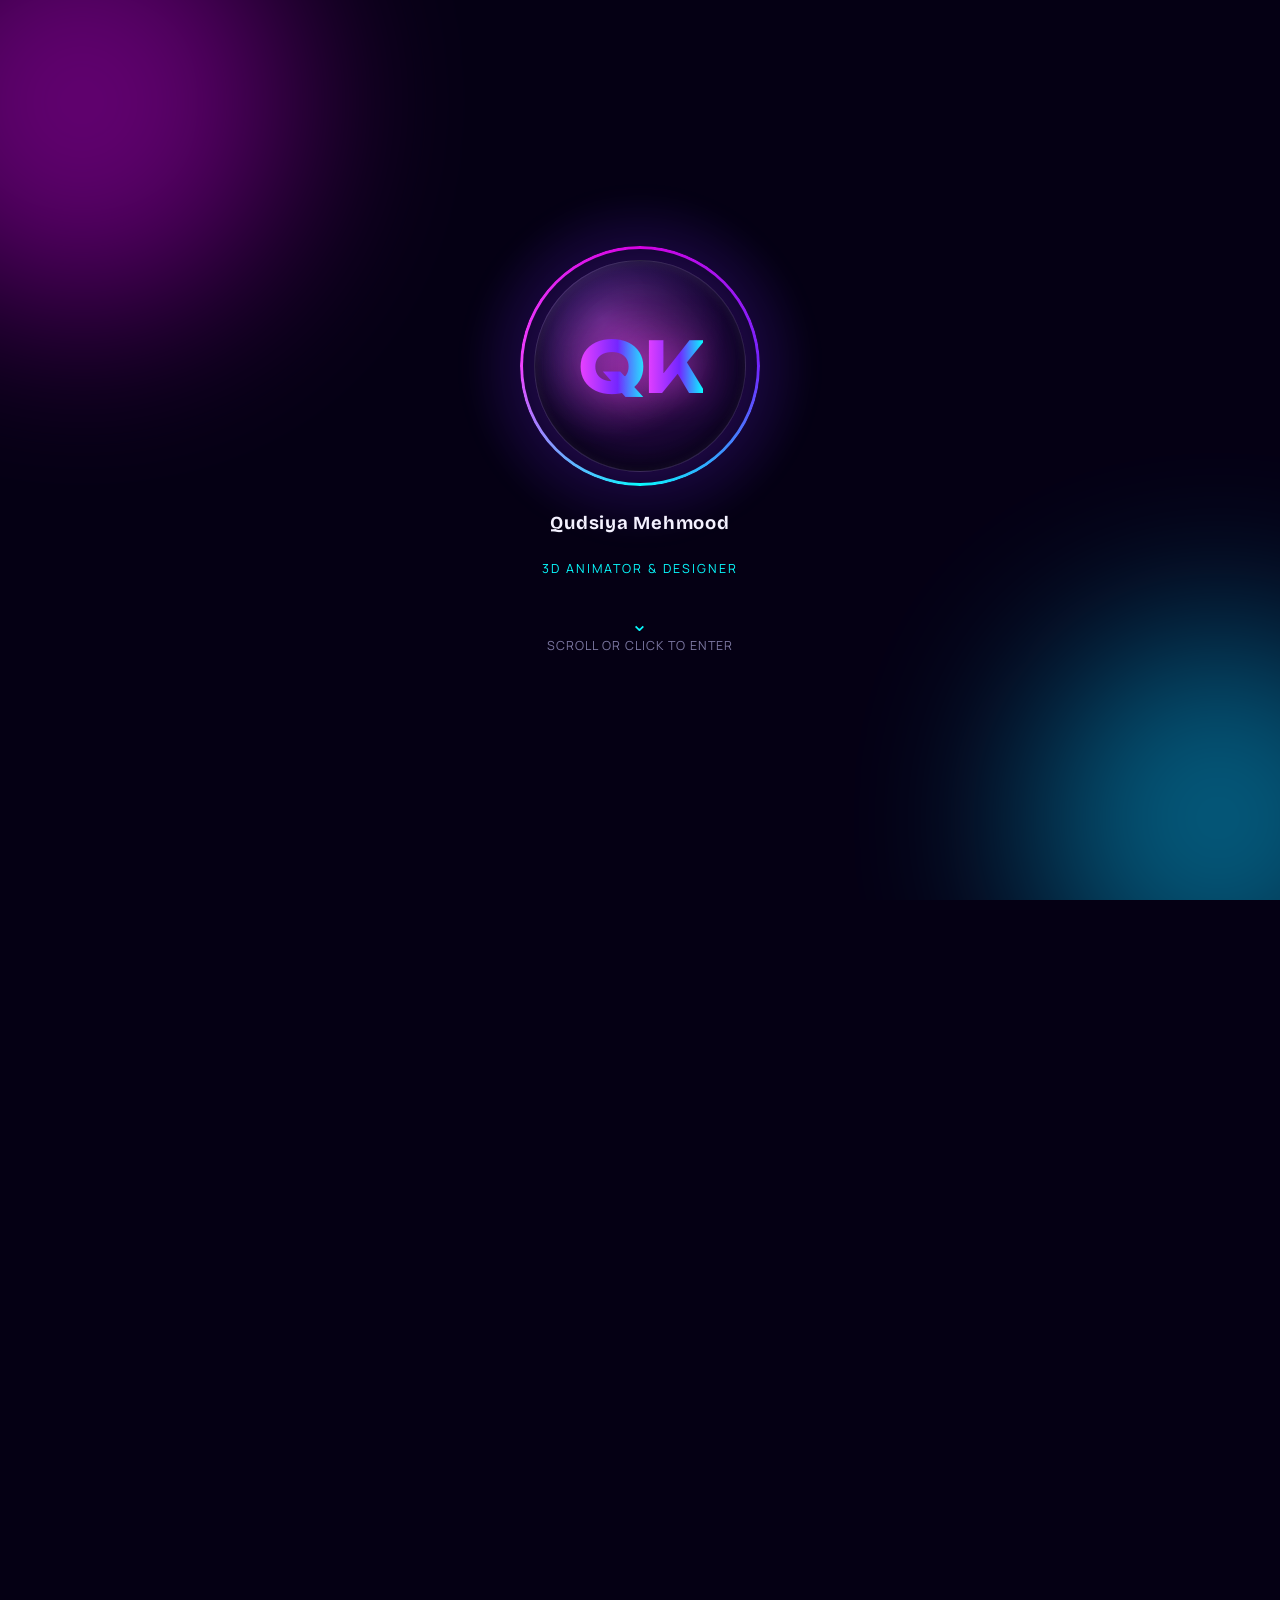
==== index.html @ e8c9facf "Remove phone number from Contact section Keep only email as a public contact point for privacy." ====
<!DOCTYPE html>
<html lang="en">
<head>
<meta charset="UTF-8">
<meta name="viewport" content="width=device-width, initial-scale=1.0">
<title>Qudsiya Mehmood — 3D Animator &amp; Designer</title>
<meta name="description" content="Portfolio of Qudsiya Mehmood — 3D Animator &amp; Designer, MSc User Experience candidate at Birmingham City University.">
<link rel="icon" href="assets/img/favicon.svg" type="image/svg+xml">
<link rel="stylesheet" href="assets/fonts/fonts.css">
<link rel="stylesheet" href="assets/css/style.css">
</head>
<body>

<div class="splash" id="splashScreen" role="button" tabindex="0" aria-label="Enter site">
  <div class="splash-bg" aria-hidden="true">
    <span class="splash-blob splash-blob-a"></span>
    <span class="splash-blob splash-blob-b"></span>
  </div>

  <div class="splash-content" id="splashContent">
    <div class="splash-logo" id="splashLogo">
      <span class="splash-logo-glow"></span>
      <span class="splash-logo-ring"></span>
      <span class="splash-logo-badge">
        <span class="splash-letters">
          <span class="sl sl-q">Q</span><span class="sl sl-k">K</span>
        </span>
      </span>
    </div>
    <div class="splash-name">Qudsiya Mehmood</div>
    <div class="splash-role">3D Animator &amp; Designer</div>
    <div class="splash-hint" id="splashHint">
      <span class="hint-chevron">⌄</span>
      <span>Scroll or click to enter</span>
    </div>
  </div>
</div>

<div class="site-starfield" id="siteStarfield" aria-hidden="true"></div>
<div class="cursor-glow" id="cursorGlow"></div>
<div class="cursor-dot" id="cursorDot"></div>
<div class="progress-bar" id="progressBar"></div>

<!-- ===== NAV ===== -->
<header class="site-header" id="siteHeader">
  <div class="container nav-inner">
    <a href="#home" class="logo-mark" aria-label="Qudsiya Mehmood — home">
      <span class="logo-mark-ring"></span>
      <span class="logo-mark-letters">QK</span>
    </a>

    <nav class="pill-nav" id="mainNav">
      <a href="#home" class="nav-link active">Home</a>
      <a href="#about" class="nav-link">About</a>
      <a href="#skills" class="nav-link">Skills</a>
      <a href="#experience" class="nav-link">Experience</a>
      <a href="#work" class="nav-link">Work</a>
      <a href="#contact" class="nav-link">Contact</a>
    </nav>

    <div class="nav-actions">
      <a href="#contact" class="btn btn-glow btn-small nav-cta">Let's Connect</a>
      <button class="nav-toggle" id="navToggle" aria-label="Toggle menu" aria-expanded="false">
        <span></span><span></span><span></span>
      </button>
    </div>
  </div>
</header>

<main>

  <!-- ===== HERO ===== -->
  <section class="hero" id="home">
    <div class="hero-bg" aria-hidden="true">
      <span class="blob blob-magenta"></span>
      <span class="blob blob-cyan"></span>
      <span class="blob blob-violet"></span>
      <div class="grid-floor"></div>
      <div class="starfield" id="starfield"></div>
    </div>

    <div class="container hero-inner-3col">
      <div class="hero-col hero-col-left" data-reveal>
        <h1 data-split-reveal>Welcome to<br>my <span class="grad-text">portfolio</span></h1>
        <p class="hero-lede">I'm Qudsiya — a <span class="role-cycle" id="roleCycle">3D Animator</span> turning ideas into motion, brand identities and digital experiences.</p>
        <div class="hero-actions">
          <a href="#work" class="btn btn-primary">View My Work</a>
          <a href="#contact" class="btn btn-outline">Get In Touch</a>
        </div>
      </div>

      <div class="hero-col hero-col-center" data-reveal>
        <div class="portrait-frame" id="portraitFrame">
          <img src="assets/img/qudsiya-portrait.png" alt="Qudsiya Mehmood" id="heroPortrait">
          <div class="portrait-fallback" aria-hidden="true">
            <span class="portrait-fallback-letters">QK</span>
          </div>
          <span class="portrait-glow"></span>
        </div>
      </div>

      <div class="hero-col hero-col-right" data-reveal>
        <h2>About me</h2>
        <p>3D animator and designer with experience across animation, illustration and brand identity work — currently studying an MSc in User Experience at Birmingham City University.</p>
        <a href="assets/files/Qudsiya_Mehmood_CV.docx" class="btn btn-primary" download>Download CV</a>
      </div>
    </div>

    <div class="hero-bottombar">
      <span class="hero-copyright">&copy; 2026 Qudsiya Mehmood. All rights reserved.</span>
      <div class="hero-social">
        <a href="https://www.linkedin.com/in/qudsiya-mehmood-b6a569286/" class="social-btn" aria-label="LinkedIn" target="_blank" rel="noopener">in</a>
        <a href="#" class="social-btn" aria-label="Instagram">◎</a>
        <a href="https://www.behance.net/qudsiyakhan" class="social-btn" aria-label="Behance" target="_blank" rel="noopener">Be</a>
      </div>
    </div>
  </section>

  <!-- ===== IDENTITY MARQUEE ===== -->
  <div class="marquee-band" aria-hidden="true">
    <div class="marquee-track">
      <span class="marquee-item">3D Animator</span><span class="marquee-star">✦</span>
      <span class="marquee-item marquee-outline">UX Designer</span><span class="marquee-star">✦</span>
      <span class="marquee-item">Brand Identity</span><span class="marquee-star">✦</span>
      <span class="marquee-item marquee-outline">Motion Artist</span><span class="marquee-star">✦</span>
      <span class="marquee-item">3D Animator</span><span class="marquee-star">✦</span>
      <span class="marquee-item marquee-outline">UX Designer</span><span class="marquee-star">✦</span>
      <span class="marquee-item">Brand Identity</span><span class="marquee-star">✦</span>
      <span class="marquee-item marquee-outline">Motion Artist</span><span class="marquee-star">✦</span>
    </div>
  </div>

  <!-- ===== ABOUT ===== -->
  <section class="section" id="about">
    <div class="ambient-shapes" aria-hidden="true">
      <span class="ambient-orb amb-a"></span>
      <span class="ambient-ring amb-b"></span>
    </div>
    <div class="container">
      <div class="section-head" data-reveal>
        <span class="kicker">Personal Profile</span>
        <h2 data-split-reveal>The story behind the <span class="grad-text">work.</span></h2>
      </div>

      <div class="about-grid">
        <div class="about-copy" data-reveal>
          <p>I'm a 3D animator and designer with hands-on experience across 3D animation, illustration and brand identity work. I'm currently studying for an <strong>MSc in User Experience</strong> at Birmingham City University, layering a research-driven UX mindset on top of a creative production background.</p>
          <p>Along the way I've picked up real-world experience in customer-facing and social-media roles — which sharpened my communication, adaptability, and instinct for what an audience actually responds to. I bring all of that into every project I touch, whether it's a character animation, a brand identity, or a digital product.</p>

          <div class="about-stat-row">
            <div class="about-stat">
              <span class="stat-num">2</span>
              <span class="stat-label">Design &amp; Animation<br>Degrees in progress</span>
            </div>
            <div class="about-stat">
              <span class="stat-num">3</span>
              <span class="stat-label">Roles across<br>design &amp; media</span>
            </div>
            <div class="about-stat">
              <span class="stat-num">UK</span>
              <span class="stat-label">Based in<br>Birmingham</span>
            </div>
          </div>
        </div>

        <div class="about-card tilt-card" data-reveal>
          <div class="about-card-glow"></div>
          <h3>Education</h3>
          <div class="mini-edu">
            <div class="mini-edu-dot"></div>
            <div>
              <h4>MSc User Experience</h4>
              <p>Birmingham City University</p>
              <span>2025 – 2026</span>
            </div>
          </div>
          <div class="mini-edu">
            <div class="mini-edu-dot"></div>
            <div>
              <h4>BA Computer Arts</h4>
              <p>Fauji Foundation University</p>
              <span>2020 – 2024</span>
            </div>
          </div>
          <hr>
          <h3>Certifications</h3>
          <div class="mini-edu">
            <div class="mini-edu-dot"></div>
            <div>
              <h4>English Language Certificate</h4>
              <p>NUML</p>
              <span>3 months</span>
            </div>
          </div>
        </div>
      </div>
    </div>
  </section>

  <!-- ===== SKILLS ===== -->
  <section class="section section-alt" id="skills">
    <div class="ambient-shapes" aria-hidden="true">
      <span class="ambient-cube-mini amb-c"><i></i><i></i><i></i><i></i><i></i><i></i></span>
      <span class="ambient-orb amb-d"></span>
    </div>
    <div class="container">
      <div class="section-head" data-reveal>
        <span class="kicker">Skills</span>
        <h2 data-split-reveal>Tools I create with, <span class="grad-text">strengths I lead with.</span></h2>
      </div>

      <div class="skills-grid">
        <div class="skill-card tilt-card" data-reveal>
          <div class="skill-icon" data-icon="blender">
            <svg viewBox="0 0 24 24" fill="currentColor"><path d="M12.51 13.214c.046-.8.438-1.506 1.03-2.006a3.424 3.424 0 0 1 2.212-.79c.85 0 1.631.3 2.211.79.592.5.983 1.206 1.028 2.005.045.823-.285 1.586-.865 2.153a3.389 3.389 0 0 1-2.374.938 3.393 3.393 0 0 1-2.376-.938c-.58-.567-.91-1.33-.865-2.152M7.35 14.831c.006.314.106.922.256 1.398a7.372 7.372 0 0 0 1.593 2.757 8.227 8.227 0 0 0 2.787 2.001 8.947 8.947 0 0 0 3.66.76 8.964 8.964 0 0 0 3.657-.772 8.285 8.285 0 0 0 2.785-2.01 7.428 7.428 0 0 0 1.592-2.762 6.964 6.964 0 0 0 .25-3.074 7.123 7.123 0 0 0-1.016-2.779 7.764 7.764 0 0 0-1.852-2.043h.002L13.566 2.55l-.02-.015c-.492-.378-1.319-.376-1.86.002-.547.382-.609 1.015-.123 1.415l-.001.001 3.126 2.543-9.53.01h-.013c-.788.001-1.545.518-1.695 1.172-.154.665.38 1.217 1.2 1.22V8.9l4.83-.01-8.62 6.617-.034.025c-.813.622-1.075 1.658-.563 2.313.52.667 1.625.668 2.447.004L7.414 14s-.069.52-.063.831zm12.09 1.741c-.97.988-2.326 1.548-3.795 1.55-1.47.004-2.827-.552-3.797-1.538a4.51 4.51 0 0 1-1.036-1.622 4.282 4.282 0 0 1 .282-3.519 4.702 4.702 0 0 1 1.153-1.371c.942-.768 2.141-1.183 3.396-1.185 1.256-.002 2.455.41 3.398 1.175.48.391.87.854 1.152 1.367a4.28 4.28 0 0 1 .522 1.706 4.236 4.236 0 0 1-.239 1.811 4.54 4.54 0 0 1-1.035 1.626"/></svg>
          </div>
          <h3>Blender</h3>
          <p>3D modelling, animation &amp; rendering</p>
        </div>
        <div class="skill-card tilt-card" data-reveal>
          <div class="skill-icon" data-icon="unity">
            <svg viewBox="0 0 24 24" fill="currentColor"><path d="m12.9288 4.2939 3.7997 2.1929c.1366.077.1415.2905 0 .3675l-4.515 2.6076a.4192.4192 0 0 1-.4246 0L7.274 6.8543c-.139-.0745-.1415-.293 0-.3675l3.7972-2.193V0L1.3758 5.5977V16.793l3.7177-2.1456v-4.3858c-.0025-.1565.1813-.2682.318-.1838l4.5148 2.6076a.4252.4252 0 0 1 .2136.3676v5.2127c.0025.1565-.1813.2682-.3179.1838l-3.7996-2.1929-3.7178 2.1457L12 24l9.6954-5.5977-3.7178-2.1457-3.7996 2.1929c-.1341.082-.3229-.0248-.3179-.1838V13.053c0-.1565.087-.2956.2136-.3676l4.5149-2.6076c.134-.082.3228.0224.3179.1838v4.3858l3.7177 2.1456V5.5977L12.9288 0Z"/></svg>
          </div>
          <h3>Unity</h3>
          <p>Real-time &amp; interactive 3D</p>
        </div>
        <div class="skill-card tilt-card" data-reveal>
          <div class="skill-icon" data-icon="ae">
            <svg viewBox="0 0 24 24" fill="currentColor"><path d="M8.54 10.73c-.1-.31-.19-.61-.29-.92s-.19-.6-.27-.89c-.08-.28-.15-.54-.22-.78h-.02c-.09.43-.2.86-.34 1.29-.15.48-.3.98-.46 1.48-.13.51-.29.98-.44 1.4h2.54c-.06-.21-.14-.46-.23-.72-.09-.27-.18-.56-.27-.86zm8.58-.29c-.55-.03-1.07.26-1.33.76-.12.23-.19.47-.22.72h2.109c.26 0 .45 0 .57-.01.08-.01.16-.03.23-.08v-.1c0-.13-.021-.25-.061-.37-.178-.56-.708-.94-1.298-.92zM19.75.3H4.25C1.9.3 0 2.2 0 4.55v14.9c0 2.35 1.9 4.25 4.25 4.25h15.5c2.35 0 4.25-1.9 4.25-4.25V4.55C24 2.2 22.1.3 19.75.3zm-7.04 16.511h-2.09c-.07.01-.14-.041-.16-.11l-.82-2.4H5.92l-.76 2.36c-.02.09-.1.15-.19.14H3.09c-.11 0-.14-.06-.11-.18L6.2 7.39c.03-.1.06-.19.1-.31.04-.21.06-.43.06-.65-.01-.05.03-.1.08-.11h2.59c.07 0 .12.03.13.08l3.65 10.25c.03.11.001.161-.1.161zm7.851-3.991c-.021.189-.031.33-.041.42-.01.07-.069.13-.14.13-.06 0-.17.01-.33.021-.159.02-.35.029-.579.029-.23 0-.471-.04-.73-.04h-3.17c.039.31.14.62.31.89.181.271.431.48.729.601.4.17.841.26 1.281.25.35-.011.699-.04 1.039-.11.311-.039.61-.119.891-.23.05-.039.08-.02.08.08v1.531c0 .039-.01.08-.021.119-.021.03-.04.051-.069.07-.32.14-.65.24-1 .3-.471.09-.94.13-1.42.12-.761 0-1.4-.12-1.92-.35-.49-.211-.921-.541-1.261-.95-.319-.39-.55-.83-.69-1.31-.14-.471-.209-.961-.209-1.461 0-.539.08-1.07.25-1.59.16-.5.41-.96.75-1.37.33-.4.739-.72 1.209-.95.471-.23 1.03-.31 1.67-.31.531-.01 1.06.09 1.55.31.41.18.77.45 1.05.8.26.34.47.72.601 1.14.129.4.189.81.189 1.22 0 .24-.01.45-.019.64z"/></svg>
          </div>
          <h3>After Effects</h3>
          <p>Motion graphics &amp; visual effects</p>
        </div>
        <div class="skill-card tilt-card" data-reveal>
          <div class="skill-icon" data-icon="pr">
            <svg viewBox="0 0 24 24" fill="currentColor"><path d="M10.15 8.42a2.93 2.93 0 00-1.18-.2 13.9 13.9 0 00-1.09.02v3.36l.39.02h.53c.39 0 .78-.06 1.15-.18.32-.09.6-.28.82-.53.21-.25.31-.59.31-1.03a1.45 1.45 0 00-.93-1.46zM19.75.3H4.25A4.25 4.25 0 000 4.55v14.9c0 2.35 1.9 4.25 4.25 4.25h15.5c2.35 0 4.25-1.9 4.25-4.25V4.55C24 2.2 22.1.3 19.75.3zm-7.09 11.65c-.4.56-.96.98-1.61 1.22-.68.25-1.43.34-2.25.34l-.5-.01-.43-.01v3.21a.12.12 0 01-.11.14H5.82c-.08 0-.12-.04-.12-.13V6.42c0-.07.03-.11.1-.11l.56-.01.76-.02.87-.02.91-.01c.82 0 1.5.1 2.06.31.5.17.96.45 1.34.82.32.32.57.71.73 1.14.15.42.23.85.23 1.3 0 .86-.2 1.57-.6 2.13zm6.82-3.15v1.95c0 .08-.05.11-.16.11a4.35 4.35 0 00-1.92.37c-.19.09-.37.21-.51.37v5.1c0 .1-.04.14-.13.14h-1.97a.14.14 0 01-.16-.12v-5.58l-.01-.75-.02-.78c0-.23-.02-.45-.04-.68a.1.1 0 01.07-.11h1.78c.1 0 .18.07.2.16a3.03 3.03 0 01.13.92c.3-.35.67-.64 1.08-.86a3.1 3.1 0 011.52-.39c.07-.01.13.04.14.11v.04z"/></svg>
          </div>
          <h3>Premiere Pro</h3>
          <p>Video editing &amp; storytelling</p>
        </div>
        <div class="skill-card tilt-card" data-reveal>
          <div class="skill-icon" data-icon="ps">
            <svg viewBox="0 0 24 24" fill="currentColor"><path d="M9.85 8.42c-.37-.15-.77-.21-1.18-.2-.26 0-.49 0-.68.01-.2-.01-.34 0-.41.01v3.36c.14.01.27.02.39.02h.53c.39 0 .78-.06 1.15-.18.32-.09.6-.28.82-.53.21-.25.31-.59.31-1.03.01-.31-.07-.62-.23-.89-.17-.26-.41-.46-.7-.57zM19.75.3H4.25C1.9.3 0 2.2 0 4.55v14.899c0 2.35 1.9 4.25 4.25 4.25h15.5c2.35 0 4.25-1.9 4.25-4.25V4.55C24 2.2 22.1.3 19.75.3zm-7.391 11.65c-.399.56-.959.98-1.609 1.22-.68.25-1.43.34-2.25.34-.24 0-.4 0-.5-.01s-.24-.01-.43-.01v3.209c.01.07-.04.131-.11.141H5.52c-.08 0-.12-.041-.12-.131V6.42c0-.07.03-.11.1-.11.17 0 .33 0 .56-.01.24-.01.49-.01.76-.02s.56-.01.87-.02c.31-.01.61-.01.91-.01.82 0 1.5.1 2.06.31.5.17.96.45 1.34.82.32.32.57.71.73 1.14.149.42.229.85.229 1.3.001.86-.199 1.57-.6 2.13zm7.091 3.89c-.28.4-.671.709-1.12.891-.49.209-1.09.318-1.811.318-.459 0-.91-.039-1.359-.129-.35-.061-.7-.17-1.02-.32-.07-.039-.121-.109-.111-.189v-1.74c0-.029.011-.07.041-.09.029-.02.06-.01.09.01.39.23.8.391 1.24.49.379.1.779.15 1.18.15.38 0 .65-.051.83-.141.16-.07.27-.24.27-.42 0-.141-.08-.27-.24-.4-.16-.129-.489-.279-.979-.471-.51-.18-.979-.42-1.42-.719-.31-.221-.569-.51-.761-.85-.159-.32-.239-.67-.229-1.021 0-.43.12-.84.341-1.21.25-.4.619-.72 1.049-.92.469-.239 1.059-.349 1.769-.349.41 0 .83.03 1.24.09.3.04.59.12.86.23.039.01.08.05.1.09.01.04.02.08.02.12v1.63c0 .04-.02.08-.05.1-.09.02-.14.02-.18 0-.3-.16-.62-.27-.96-.34-.37-.08-.74-.13-1.12-.13-.2-.01-.41.02-.601.07-.129.03-.24.1-.31.2-.05.08-.08.18-.08.27s.04.18.101.26c.09.11.209.2.34.27.229.12.47.23.709.33.541.18 1.061.43 1.541.73.33.209.6.49.789.83.16.318.24.67.23 1.029.011.471-.129.94-.389 1.331z"/></svg>
          </div>
          <h3>Photoshop</h3>
          <p>Illustration &amp; visual design</p>
        </div>
        <div class="skill-card tilt-card" data-reveal>
          <div class="skill-icon" data-icon="ai">
            <svg viewBox="0 0 24 24" fill="currentColor"><path d="M10.53 10.73c-.1-.31-.19-.61-.29-.92-.1-.31-.19-.6-.27-.89-.08-.28-.15-.54-.22-.78h-.02c-.09.43-.2.86-.34 1.29-.15.48-.3.98-.46 1.48-.14.51-.29.98-.44 1.4h2.54c-.06-.211-.14-.46-.23-.721-.09-.269-.18-.559-.27-.859zM19.75.3H4.25C1.9.3 0 2.2 0 4.55v14.9c0 2.35 1.9 4.25 4.25 4.25h15.5c2.35 0 4.25-1.9 4.25-4.25V4.55C24 2.2 22.1.3 19.75.3zM14.7 16.83h-2.091c-.069.01-.139-.04-.159-.11l-.82-2.38H7.91l-.76 2.35c-.02.09-.1.15-.19.141H5.08c-.11 0-.14-.061-.11-.18L8.19 7.38c.03-.1.06-.21.1-.33.04-.21.06-.43.06-.65-.01-.05.03-.1.08-.11h2.59c.08 0 .12.03.13.08l3.65 10.3c.03.109 0 .16-.1.16zm3.4-.15c0 .11-.039.16-.129.16H16.01c-.1 0-.15-.061-.15-.16v-7.7c0-.1.041-.14.131-.14h1.98c.09 0 .129.05.129.14v7.7zm-.209-9.03c-.231.24-.571.37-.911.35-.33.01-.65-.12-.891-.35-.23-.25-.35-.58-.34-.92-.01-.34.12-.66.359-.89.242-.23.562-.35.892-.35.391 0 .689.12.91.35.22.24.34.56.33.89.01.34-.11.67-.349.92z"/></svg>
          </div>
          <h3>Illustrator</h3>
          <p>Vector art &amp; branding</p>
        </div>
        <div class="skill-card tilt-card" data-reveal>
          <div class="skill-icon" data-icon="figma">
            <svg viewBox="0 0 24 24" fill="currentColor"><path d="M15.852 8.981h-4.588V0h4.588c2.476 0 4.49 2.014 4.49 4.49s-2.014 4.491-4.49 4.491zM12.735 7.51h3.117c1.665 0 3.019-1.355 3.019-3.019s-1.355-3.019-3.019-3.019h-3.117V7.51zm0 1.471H8.148c-2.476 0-4.49-2.014-4.49-4.49S5.672 0 8.148 0h4.588v8.981zm-4.587-7.51c-1.665 0-3.019 1.355-3.019 3.019s1.354 3.02 3.019 3.02h3.117V1.471H8.148zm4.587 15.019H8.148c-2.476 0-4.49-2.014-4.49-4.49s2.014-4.49 4.49-4.49h4.588v8.98zM8.148 8.981c-1.665 0-3.019 1.355-3.019 3.019s1.355 3.019 3.019 3.019h3.117V8.981H8.148zM8.172 24c-2.489 0-4.515-2.014-4.515-4.49s2.014-4.49 4.49-4.49h4.588v4.441c0 2.503-2.047 4.539-4.563 4.539zm-.024-7.51a3.023 3.023 0 0 0-3.019 3.019c0 1.665 1.365 3.019 3.044 3.019 1.705 0 3.093-1.376 3.093-3.068v-2.97H8.148zm7.704 0h-.098c-2.476 0-4.49-2.014-4.49-4.49s2.014-4.49 4.49-4.49h.098c2.476 0 4.49 2.014 4.49 4.49s-2.014 4.49-4.49 4.49zm-.097-7.509c-1.665 0-3.019 1.355-3.019 3.019s1.355 3.019 3.019 3.019h.098c1.665 0 3.019-1.355 3.019-3.019s-1.355-3.019-3.019-3.019h-.098z"/></svg>
          </div>
          <h3>Figma</h3>
          <p>UX/UI design &amp; prototyping</p>
        </div>
        <div class="skill-card tilt-card" data-reveal>
          <div class="skill-icon" data-icon="capcut">
            <svg viewBox="0 0 24 24" fill="none"><rect x="3" y="5" width="18" height="14" rx="2" stroke="currentColor" stroke-width="1.6"/><path d="M8 12h8M13 9l3 3-3 3" stroke="currentColor" stroke-width="1.6" stroke-linecap="round" stroke-linejoin="round"/></svg>
          </div>
          <h3>CapCut</h3>
          <p>Fast-turnaround video editing</p>
        </div>
      </div>

      <h3 class="tools-subhead" data-reveal>Core Strengths</h3>
      <div class="strengths-row" data-reveal>
        <span class="strength-chip">Communication Skills</span>
        <span class="strength-chip">Team Work</span>
        <span class="strength-chip">Customer Service</span>
        <span class="strength-chip">Rapid Task Completion</span>
        <span class="strength-chip">Adaptability</span>
      </div>

      <h3 class="tools-subhead" data-reveal>AI &amp; Creative Tools</h3>
      <div class="ai-tools-marquee" data-reveal>
        <div class="ai-tools-track">
          <span class="ai-tool-chip">Midjourney</span>
          <span class="ai-tool-chip">Runway ML</span>
          <span class="ai-tool-chip">Kling AI</span>
          <span class="ai-tool-chip">Google Veo 3</span>
          <span class="ai-tool-chip">ElevenLabs</span>
          <span class="ai-tool-chip">Adobe Creative Suite</span>
          <span class="ai-tool-chip">Midjourney</span>
          <span class="ai-tool-chip">Runway ML</span>
          <span class="ai-tool-chip">Kling AI</span>
          <span class="ai-tool-chip">Google Veo 3</span>
          <span class="ai-tool-chip">ElevenLabs</span>
          <span class="ai-tool-chip">Adobe Creative Suite</span>
        </div>
      </div>
    </div>
  </section>

  <!-- ===== EXPERIENCE ===== -->
  <section class="section" id="experience">
    <div class="ambient-shapes" aria-hidden="true">
      <span class="ambient-ring amb-e"></span>
      <span class="ambient-orb amb-f"></span>
    </div>
    <div class="container">
      <div class="section-head" data-reveal>
        <span class="kicker">Work Experience</span>
        <h2 data-split-reveal>Where I've been <span class="grad-text">putting in the work.</span></h2>
      </div>

      <div class="timeline">
        <div class="timeline-item" data-reveal>
          <div class="timeline-dot"></div>
          <div class="timeline-card tilt-card">
            <span class="tl-date">March 2026 · 3 weeks</span>
            <h3>Social Media &amp; Market Research Intern</h3>
            <span class="tl-org">Luxpool</span>
            <ul>
              <li>Created and scheduled social media content.</li>
              <li>Conducted market research and competitor analysis.</li>
            </ul>
          </div>
        </div>

        <div class="timeline-item" data-reveal>
          <div class="timeline-dot"></div>
          <div class="timeline-card tilt-card">
            <span class="tl-date">April 2025 – September 2025</span>
            <h3>Senior AI Video Editor</h3>
            <span class="tl-org">Maverick Digital</span>
            <ul>
              <li>Edited and produced video content using AI-assisted editing tools and workflows.</li>
              <li>Collaborated with the wider creative team to deliver content to deadline.</li>
            </ul>
          </div>
        </div>

        <div class="timeline-item" data-reveal>
          <div class="timeline-dot"></div>
          <div class="timeline-card tilt-card">
            <span class="tl-date">June 2022 – August 2022</span>
            <h3>Graphic Design Intern</h3>
            <span class="tl-org">Fingtap Solutions</span>
            <ul>
              <li>Supported the design team with graphic design tasks and asset creation.</li>
              <li>Gained practical experience of working to brand guidelines and deadlines.</li>
            </ul>
          </div>
        </div>
      </div>
    </div>
  </section>

  <!-- ===== FEATURED PROJECT SHOWCASE ===== -->
  <section class="pf-intro">
    <div class="container">
      <div class="section-head" data-reveal>
        <span class="kicker">Featured Projects</span>
        <h2 data-split-reveal>Two projects, <span class="grad-text">up close.</span></h2>
        <p class="section-sub">Keep scrolling — each one plays through before settling in beside its story.</p>
      </div>
    </div>
  </section>

  <section class="project-feature" data-project-feature>
    <div class="project-feature-sticky">
      <div class="project-feature-media">
        <video class="pf-media-el" id="pfVideoUnseen" src="assets/videos/unseen-realm-preview.mp4" poster="assets/img/work/unseen-realm-poster.jpg" muted loop playsinline preload="none"></video>
      </div>
      <div class="project-feature-text">
        <span class="pf-tag">3D · Bachelor's Thesis Film</span>
        <h3 class="pf-title">Unseen Realm</h3>
        <p class="pf-desc">A bachelor's thesis short film built around a hybrid, atmosphere-first environment — Eastern and Western architecture layered together under moody, cinematic lighting, following one character through a world caught between fear and belief.</p>
        <p class="pf-note">*Placeholder concept text — send me the real story and I'll swap it in.</p>
      </div>
    </div>
  </section>

  <section class="project-feature" data-project-feature>
    <div class="project-feature-sticky">
      <div class="project-feature-media">
        <img class="pf-media-el" src="assets/img/work/hot-brew-coffee.png" alt="Hot Brew Coffee Co. website">
      </div>
      <div class="project-feature-text">
        <span class="pf-tag">UI/UX · Brand Website</span>
        <h3 class="pf-title">Hot Brew Coffee Co.</h3>
        <p class="pf-desc">A full brand site for a specialty coffee roastery, designed around small-batch craft and a slow-down-and-taste feeling — from the hero straight through to a step-by-step brewing process.</p>
        <a class="pf-link" href="https://qudsiyakhan69-ux.github.io/hot-brew-coffee/" target="_blank" rel="noopener">View Live Site ↗</a>
      </div>
    </div>
  </section>

  <!-- ===== WORK / PORTFOLIO ===== -->
  <section class="section section-alt" id="work">
    <div class="container">
      <div class="section-head" data-reveal>
        <span class="kicker">Featured Work</span>
        <h2 data-split-reveal>Selected work from <span class="grad-text">Behance.</span></h2>
        <p class="section-sub">A mix of UI/UX, 3D and brand work — <a href="https://www.behance.net/qudsiyakhan" target="_blank" rel="noopener" class="inline-link">see the full portfolio on Behance ↗</a></p>
      </div>

      <div class="work-category" data-reveal>
        <div class="work-category-head">
          <h3>UI / UX Design</h3>
          <a href="https://www.behance.net/qudsiyakhan/services/787903/Interactive-UI-UX-Design" target="_blank" rel="noopener" class="work-category-link">Available as a service →</a>
        </div>
        <div class="work-grid">
          <article class="work-card tilt-card">
            <a class="work-card-link" href="https://www.behance.net/gallery/245855931/Pet-Health-Management-Mobile-App-UIUX" target="_blank" rel="noopener">
              <div class="work-visual"><img src="assets/img/work/pet-health-app.png" alt="Pet Health Management Mobile App UI/UX" loading="lazy"></div>
              <div class="work-info">
                <span class="work-tag">UI/UX</span>
                <h4>Pet Health Management App</h4>
              </div>
            </a>
          </article>
          <article class="work-card tilt-card">
            <a class="work-card-link" href="https://qudsiyakhan69-ux.github.io/hot-brew-coffee/" target="_blank" rel="noopener">
              <div class="work-visual"><img src="assets/img/work/hot-brew-coffee.png" alt="Hot Brew Coffee Co. website design" loading="lazy"></div>
              <div class="work-info">
                <span class="work-tag">UI/UX · Live Site</span>
                <h4>Hot Brew Coffee Co.</h4>
              </div>
            </a>
          </article>
        </div>
      </div>

      <div class="work-category" data-reveal>
        <div class="work-category-head"><h3>3D Work</h3></div>
        <div class="work-grid">
          <article class="work-card tilt-card">
            <div class="work-card-link work-video-card" id="unseenRealmCard" tabindex="0" role="button" aria-label="Play Unseen Realm preview">
              <div class="work-visual is-video">
                <video src="assets/videos/unseen-realm-preview.mp4" poster="assets/img/work/unseen-realm-poster.jpg" muted loop playsinline preload="none"></video>
                <span class="work-play-icon" aria-hidden="true">▶</span>
              </div>
              <div class="work-info">
                <span class="work-tag">3D · Bachelor's Thesis</span>
                <h4>Unseen Realm</h4>
              </div>
            </div>
          </article>
          <article class="work-card tilt-card">
            <a class="work-card-link" href="https://www.behance.net/gallery/211921143/3D-project-short-film-(Ai-and-creativity-)" target="_blank" rel="noopener">
              <div class="work-visual"><img src="assets/img/work/3d-short-film.jpg" alt="3D project short film (AI and creativity)" loading="lazy"></div>
              <div class="work-info">
                <span class="work-tag">3D</span>
                <h4>3D Short Film (AI &amp; Creativity)</h4>
              </div>
            </a>
          </article>
          <article class="work-card tilt-card">
            <a class="work-card-link" href="https://www.behance.net/gallery/204055653/3D-GAME-TRAILER" target="_blank" rel="noopener">
              <div class="work-visual work-visual-a">
                <div class="cube-3d"><span></span><span></span><span></span><span></span><span></span><span></span></div>
              </div>
              <div class="work-info">
                <span class="work-tag">3D</span>
                <h4>3D Game Trailer</h4>
              </div>
            </a>
          </article>
          <article class="work-card tilt-card">
            <a class="work-card-link" href="https://www.behance.net/gallery/175980903/3D-ANIMATION" target="_blank" rel="noopener">
              <div class="work-visual"><img src="assets/img/work/3d-animation.png" alt="3D Animation" loading="lazy"></div>
              <div class="work-info">
                <span class="work-tag">3D</span>
                <h4>3D Animation</h4>
              </div>
            </a>
          </article>
          <article class="work-card tilt-card">
            <a class="work-card-link" href="https://www.behance.net/gallery/203773595/3D-Old-Architecture" target="_blank" rel="noopener">
              <div class="work-visual"><img src="assets/img/work/3d-old-architecture.png" alt="3D Old Architecture" loading="lazy"></div>
              <div class="work-info">
                <span class="work-tag">3D</span>
                <h4>3D Old Architecture</h4>
              </div>
            </a>
          </article>
        </div>
      </div>

      <div class="work-category" data-reveal>
        <div class="work-category-head"><h3>Thumbnails</h3></div>
        <div class="work-grid">
          <article class="work-card tilt-card">
            <a class="work-card-link" href="https://www.behance.net/gallery/203778187/Thumbnails" target="_blank" rel="noopener">
              <div class="work-visual"><img src="assets/img/work/thumbnails.png" alt="Thumbnails" loading="lazy"></div>
              <div class="work-info">
                <span class="work-tag">Thumbnail</span>
                <h4>YouTube Thumbnails</h4>
              </div>
            </a>
          </article>
        </div>
      </div>

      <div class="work-category" data-reveal>
        <div class="work-category-head"><h3>Animation</h3></div>
        <div class="work-grid">
          <article class="work-card tilt-card">
            <a class="work-card-link" href="https://www.behance.net/gallery/203773445/2d-short-animated-video" target="_blank" rel="noopener">
              <div class="work-visual"><img src="assets/img/work/2d-animated-video.jpg" alt="2D short animated video" loading="lazy"></div>
              <div class="work-info">
                <span class="work-tag">2D Animation</span>
                <h4>2D Short Animated Video</h4>
              </div>
            </a>
          </article>
        </div>
      </div>

      <div class="work-category" data-reveal>
        <div class="work-category-head"><h3>Branding &amp; Illustration</h3></div>
        <div class="work-grid">
          <article class="work-card tilt-card">
            <a class="work-card-link" href="https://www.behance.net/gallery/205229791/CIIO-REFLEXOLOGY" target="_blank" rel="noopener">
              <div class="work-visual"><img src="assets/img/work/ciio-reflexology.jpg" alt="CIIO Reflexology branding" loading="lazy"></div>
              <div class="work-info">
                <span class="work-tag">Branding</span>
                <h4>CIIO Reflexology</h4>
              </div>
            </a>
          </article>
          <article class="work-card tilt-card">
            <a class="work-card-link" href="https://www.behance.net/gallery/203778267/CIIOHoney" target="_blank" rel="noopener">
              <div class="work-visual"><img src="assets/img/work/ciio-honey.png" alt="CIIO Honey branding" loading="lazy"></div>
              <div class="work-info">
                <span class="work-tag">Branding</span>
                <h4>CIIO Honey</h4>
              </div>
            </a>
          </article>
          <article class="work-card tilt-card">
            <a class="work-card-link" href="https://www.behance.net/gallery/203774799/Reflexology-Revive-logo" target="_blank" rel="noopener">
              <div class="work-visual"><img src="assets/img/work/reflexology-revive-logo.png" alt="Reflexology Revive logo" loading="lazy"></div>
              <div class="work-info">
                <span class="work-tag">Logo</span>
                <h4>Reflexology Revive Logo</h4>
              </div>
            </a>
          </article>
          <article class="work-card tilt-card">
            <a class="work-card-link" href="https://www.behance.net/gallery/203774671/Organic-Veggies" target="_blank" rel="noopener">
              <div class="work-visual"><img src="assets/img/work/organic-veggies.png" alt="Organic Veggies illustration" loading="lazy"></div>
              <div class="work-info">
                <span class="work-tag">Illustration</span>
                <h4>Organic Veggies</h4>
              </div>
            </a>
          </article>
          <article class="work-card tilt-card">
            <a class="work-card-link" href="https://www.behance.net/gallery/203779657/Illustration" target="_blank" rel="noopener">
              <div class="work-visual"><img src="assets/img/work/illustration.jpg" alt="Illustration work" loading="lazy"></div>
              <div class="work-info">
                <span class="work-tag">Illustration</span>
                <h4>Illustration</h4>
              </div>
            </a>
          </article>
        </div>
      </div>
    </div>
  </section>

  <!-- ===== PROCESS ===== -->
  <section class="section" id="process">
    <div class="ambient-shapes" aria-hidden="true">
      <span class="ambient-cube-mini amb-g"><i></i><i></i><i></i><i></i><i></i><i></i></span>
      <span class="ambient-ring amb-h"></span>
    </div>
    <div class="container">
      <div class="section-head" data-reveal>
        <span class="kicker">How I Work</span>
        <h2 data-split-reveal>From concept to <span class="grad-text">final render.</span></h2>
      </div>

      <div class="process-row">
        <div class="process-step" data-reveal>
          <span class="ps-num">01</span>
          <h3>Concept</h3>
          <p>Understand the brief, audience and goal before touching a tool.</p>
        </div>
        <div class="process-step" data-reveal>
          <span class="ps-num">02</span>
          <h3>Design</h3>
          <p>Sketch, model or wireframe the core idea in Blender or Figma.</p>
        </div>
        <div class="process-step" data-reveal>
          <span class="ps-num">03</span>
          <h3>Animate</h3>
          <p>Bring it to life with motion, timing and personality.</p>
        </div>
        <div class="process-step" data-reveal>
          <span class="ps-num">04</span>
          <h3>Refine</h3>
          <p>Edit, grade and polish in After Effects &amp; Premiere Pro.</p>
        </div>
        <div class="process-step" data-reveal>
          <span class="ps-num">05</span>
          <h3>Deliver</h3>
          <p>Ship a final piece that fits the brief and the brand.</p>
        </div>
      </div>
    </div>
  </section>

  <!-- ===== CONTACT ===== -->
  <section class="section contact-section" id="contact">
    <div class="container">
      <div class="contact-panel" data-reveal>
        <span class="blob blob-contact" aria-hidden="true"></span>
        <div class="contact-info">
          <span class="kicker">Get In Touch</span>
          <h2 data-split-reveal>Let's build something <span class="grad-text">memorable.</span></h2>
          <p>Have a project, internship or collaboration in mind? My inbox is open.</p>

          <ul class="contact-list">
            <li>
              <span class="ci-icon">✉</span>
              <a href="mailto:qudsiyakhan69@gmail.com">qudsiyakhan69@gmail.com</a>
            </li>
            <li>
              <span class="ci-icon">📍</span>
              <span>Birmingham, UK</span>
            </li>
          </ul>

          <div class="social-row">
            <a href="https://www.linkedin.com/in/qudsiya-mehmood-b6a569286/" class="social-btn" aria-label="LinkedIn" target="_blank" rel="noopener">in</a>
            <a href="#" class="social-btn" aria-label="Instagram">◎</a>
            <a href="https://www.behance.net/qudsiyakhan" class="social-btn" aria-label="Behance" target="_blank" rel="noopener">Be</a>
          </div>
        </div>

        <form class="contact-form" id="contactForm">
          <div class="form-row">
            <div class="field">
              <label for="cf-name">Your Name</label>
              <input type="text" id="cf-name" name="name" required placeholder="Jane Doe">
            </div>
            <div class="field">
              <label for="cf-email">Your Email</label>
              <input type="email" id="cf-email" name="email" required placeholder="jane@email.com">
            </div>
          </div>
          <div class="field">
            <label for="cf-message">Message</label>
            <textarea id="cf-message" name="message" rows="4" required placeholder="Tell me about your project..."></textarea>
          </div>
          <button type="submit" class="btn btn-primary btn-full">Send Message <span aria-hidden="true">→</span></button>
          <p class="form-note" id="formNote"></p>
        </form>
      </div>
    </div>
  </section>

</main>

<!-- ===== FOOTER ===== -->
<footer class="site-footer">
  <div class="container footer-inner">
    <a href="#home" class="logo logo-footer">
      <span class="logo-badge">
        <span class="logo-ring"></span>
        <span class="logo-letters">QK</span>
      </span>
      <span class="logo-text">
        <strong>Qudsiya</strong>
        <em>3D Animator &amp; Designer</em>
      </span>
    </a>
    <nav class="footer-nav">
      <a href="#about">About</a>
      <a href="#skills">Skills</a>
      <a href="#experience">Experience</a>
      <a href="#work">Work</a>
      <a href="#contact">Contact</a>
    </nav>
    <p class="footer-copy">&copy; 2026 Qudsiya Mehmood. All rights reserved.</p>
    <p class="footer-credit">Background music: "Celestial Drift" by lofidreams via <a href="https://pixabay.com/music/ambient-celestial-drift-space-ambient-meditation-403503/" target="_blank" rel="noopener">Pixabay</a>.</p>
  </div>
</footer>

<button class="back-to-top" id="backToTop" aria-label="Back to top">↑</button>
<button class="music-toggle" id="musicToggle" aria-label="Toggle background music" aria-pressed="false">
  <span class="music-bar"></span><span class="music-bar"></span><span class="music-bar"></span>
</button>
<audio id="bgMusic" src="assets/audio/bg-music.mp3" loop preload="none"></audio>

<script src="assets/js/script.js"></script>
</body>
</html>
---- assets/fonts/fonts.css ----
@font-face {
  font-family: 'Manrope';
  font-style: normal;
  font-weight: 400 800;
  font-display: swap;
  src: url('Manrope-Variable.woff2') format('woff2-variations'), url('Manrope-Variable.woff2') format('woff2');
}

@font-face {
  font-family: 'Unbounded';
  font-style: normal;
  font-weight: 500 800;
  font-display: swap;
  src: url('Unbounded-Variable.woff2') format('woff2-variations'), url('Unbounded-Variable.woff2') format('woff2');
}

@font-face {
  font-family: 'Bricolage Grotesque';
  font-style: normal;
  font-weight: 400 800;
  font-display: swap;
  src: url('BricolageGrotesque-Variable.woff2') format('woff2-variations'), url('BricolageGrotesque-Variable.woff2') format('woff2');
}
---- assets/css/style.css ----
/* ==========================================================================
   Qudsiya Mehmood — Portfolio
   Neon / glass / 3D theme
   ========================================================================== */

:root {
  /* palette 1 — neon */
  --magenta: #d403e1;
  --cyan: #03ccff;
  --bright-cyan: #09fbff;
  --deep-purple: #460071;

  /* palette 2 — attitude gradients */
  --pink-light: #ffe5f1;
  --pink-magenta: #f042ff;
  --violet: #7226ff;
  --mint-cyan: #87f5f5;
  --ink: #160078;
  --void: #010030;

  --bg-0: #050014;
  --bg-1: #0a0126;
  --bg-2: #0f0233;

  --text-hi: #f4f1ff;
  --text-lo: #ada9c9;
  --text-dim: #7d78a3;

  --glass-bg: rgba(255, 255, 255, 0.045);
  --glass-border: rgba(255, 255, 255, 0.1);

  --grad-brand: linear-gradient(135deg, var(--magenta), var(--violet) 55%, var(--cyan));
  --grad-brand-alt: linear-gradient(135deg, var(--bright-cyan), var(--violet));
  --grad-text: linear-gradient(90deg, var(--pink-magenta), var(--violet) 60%, var(--bright-cyan));

  --shadow-glow: 0 0 60px -12px rgba(212, 3, 225, 0.45);
  --radius-lg: 28px;
  --radius-md: 18px;
  --radius-sm: 12px;

  --ease: cubic-bezier(.16,.84,.44,1);
}

* { box-sizing: border-box; }
html { scroll-behavior: smooth; }
html.no-scroll { overflow: hidden; height: 100%; }
html.no-scroll body { overflow: hidden; height: 100%; }

body {
  margin: 0;
  background: var(--bg-0);
  color: var(--text-lo);
  font-family: 'Manrope', system-ui, sans-serif;
  overflow-x: hidden;
  position: relative;
}

body::before {
  content: "";
  position: fixed;
  inset: 0;
  background:
    radial-gradient(60% 50% at 15% 0%, rgba(114, 38, 255, 0.22), transparent 60%),
    radial-gradient(50% 40% at 100% 20%, rgba(3, 204, 255, 0.14), transparent 60%),
    radial-gradient(40% 40% at 50% 100%, rgba(212, 3, 225, 0.14), transparent 60%);
  pointer-events: none;
  z-index: 0;
}

h1, h2, h3, h4 {
  font-family: 'Bricolage Grotesque', 'Manrope', sans-serif;
  color: var(--text-hi);
  margin: 0;
  line-height: 1.15;
  letter-spacing: -0.02em;
  font-weight: 700;
}

p { margin: 0; line-height: 1.7; }
a { color: inherit; text-decoration: none; }
ul { margin: 0; padding: 0; list-style: none; }
img { max-width: 100%; display: block; }
button { font: inherit; cursor: pointer; }

.container {
  max-width: 1220px;
  margin: 0 auto;
  padding: 0 32px;
  position: relative;
  z-index: 1;
}

.grad-text {
  background: var(--grad-text);
  -webkit-background-clip: text;
  background-clip: text;
  color: transparent;
}
.grad-text-alt {
  background: var(--grad-brand-alt);
  -webkit-background-clip: text;
  background-clip: text;
  color: transparent;
}

/* ---------- reveal on scroll ---------- */
[data-reveal] {
  opacity: 0;
  transform: translateY(28px);
  transition: opacity .8s var(--ease), transform .8s var(--ease);
}
[data-reveal].in-view {
  opacity: 1;
  transform: translateY(0);
}

/* ---------- cursor glow ---------- */
.cursor-glow {
  position: fixed;
  width: 380px;
  height: 380px;
  border-radius: 50%;
  pointer-events: none;
  z-index: 0;
  background: radial-gradient(circle, rgba(212,3,225,0.10), transparent 70%);
  transform: translate(-50%, -50%);
  left: -400px; top: -400px;
  transition: opacity .3s;
}

.site-starfield {
  position: fixed;
  inset: 0;
  z-index: 0;
  pointer-events: none;
  overflow: hidden;
}
.site-starfield .star {
  position: absolute;
  border-radius: 50%;
  background: #fff;
  opacity: 0.35;
  animation: twinkle 4s ease-in-out infinite;
}

.cursor-dot {
  position: fixed;
  width: 10px; height: 10px;
  border-radius: 50%;
  background: var(--bright-cyan);
  box-shadow: 0 0 10px var(--bright-cyan);
  pointer-events: none;
  z-index: 9999;
  left: -100px; top: -100px;
  transform: translate(-50%, -50%);
  transition: width .25s var(--ease), height .25s var(--ease), background .25s ease, border-color .25s ease, opacity .2s ease;
}
.cursor-dot.cursor-hover {
  width: 46px; height: 46px;
  background: rgba(255,255,255,0.06);
  border: 1.5px solid var(--bright-cyan);
  box-shadow: 0 0 22px rgba(9,251,255,0.4);
}
.custom-cursor-active { cursor: none; }
.custom-cursor-active a,
.custom-cursor-active button,
.custom-cursor-active .tilt-card { cursor: none; }
.custom-cursor-active input,
.custom-cursor-active textarea { cursor: auto; }
@media (pointer: coarse) {
  .cursor-dot { display: none; }
}

.progress-bar {
  position: fixed;
  top: 0; left: 0;
  height: 3px;
  width: 0%;
  background: var(--grad-brand);
  z-index: 999;
  box-shadow: 0 0 12px var(--magenta);
}

/* ==========================================================================
   INTRO SPLASH
   ========================================================================== */
.splash {
  position: fixed;
  inset: 0;
  z-index: 1000;
  background: var(--bg-0);
  overflow: hidden;
  cursor: pointer;
  transition: opacity .4s ease, visibility .4s ease;
}
.splash.splash-gone { opacity: 0; visibility: hidden; pointer-events: none; }

.splash-bg { position: absolute; inset: 0; z-index: 0; transition: opacity .5s ease; }
.splash.splash-open .splash-bg { opacity: 0; }
.splash-blob {
  position: absolute;
  border-radius: 50%;
  filter: blur(90px);
  opacity: 0.45;
  animation: blob-float 10s ease-in-out infinite;
}
.splash-blob-a { width: 420px; height: 420px; background: var(--magenta); top: -12%; left: -10%; }
.splash-blob-b { width: 380px; height: 380px; background: var(--cyan); bottom: -12%; right: -10%; animation-delay: -5s; }

.splash-content {
  position: absolute;
  inset: 0;
  z-index: 1;
  display: flex;
  flex-direction: column;
  align-items: center;
  justify-content: center;
  gap: 26px;
}

/* ---- modern glass logo mark ---- */
.splash-logo {
  position: relative;
  width: 240px; height: 240px;
  display: grid;
  place-items: center;
  opacity: 0;
  transform: scale(0.6);
  animation: splash-logo-in 0.9s var(--ease) 0.15s forwards;
  will-change: transform, opacity;
}
@keyframes splash-logo-in {
  to { opacity: 1; transform: scale(1); }
}
.splash.splash-open .splash-logo {
  animation: logo-zoom-spin 0.95s cubic-bezier(.6,-0.05,.85,.35) forwards;
}
@keyframes logo-zoom-spin {
  0%   { transform: scale(1) rotate(0deg); opacity: 1; }
  55%  { transform: scale(2.6) rotate(300deg); opacity: 1; }
  100% { transform: scale(16) rotate(560deg); opacity: 0; }
}

.splash-logo-glow {
  position: absolute;
  inset: -50px;
  border-radius: 50%;
  background: radial-gradient(circle, rgba(240,66,255,0.35), rgba(114,38,255,0.18) 45%, transparent 72%);
  filter: blur(10px);
  animation: glow-pulse 3.4s ease-in-out infinite;
}

.splash-logo-ring {
  position: absolute;
  inset: 0;
  border-radius: 50%;
  padding: 3px;
  background: conic-gradient(from 0deg, var(--magenta), var(--violet), var(--bright-cyan), var(--pink-magenta), var(--magenta));
  -webkit-mask: linear-gradient(#fff 0 0) content-box, linear-gradient(#fff 0 0);
  -webkit-mask-composite: xor;
  mask-composite: exclude;
  animation: spin-ring 5s linear infinite;
  box-shadow: 0 0 40px rgba(212,3,225,0.4);
}

.splash-logo-badge {
  position: absolute;
  inset: 14px;
  border-radius: 50%;
  display: grid;
  place-items: center;
  background: radial-gradient(circle at 32% 28%, rgba(255,255,255,0.08), rgba(10,2,30,0.7) 60%);
  border: 1px solid rgba(255,255,255,0.12);
  box-shadow: inset 0 2px 12px rgba(255,255,255,0.08), inset 0 -14px 30px rgba(0,0,0,0.5);
  backdrop-filter: blur(6px);
}

.splash-letters {
  position: relative;
  z-index: 1;
  font-family: 'Unbounded', sans-serif;
  font-weight: 700;
  font-size: 4.4rem;
  letter-spacing: -0.03em;
}
.splash-letters .sl {
  display: inline-block;
  background: var(--grad-text);
  -webkit-background-clip: text;
  background-clip: text;
  color: transparent;
  filter: drop-shadow(0 0 20px rgba(240,66,255,0.55));
  opacity: 0;
  animation: sl-in 0.7s var(--ease) forwards;
}
.sl-q { animation-delay: 0.55s; transform-origin: right center; }
.sl-k { animation-delay: 0.72s; transform-origin: left center; }
@keyframes sl-in {
  from { opacity: 0; transform: translateY(14px) rotateX(60deg); }
  to { opacity: 1; transform: translateY(0) rotateX(0deg); }
}

.splash-name,
.splash-role,
.splash-hint {
  transition: opacity .3s ease, transform .3s ease;
}
.splash.splash-open .splash-name,
.splash.splash-open .splash-role,
.splash.splash-open .splash-hint {
  opacity: 0 !important;
  transform: translateY(8px);
}

.splash-name {
  font-family: 'Bricolage Grotesque', sans-serif;
  font-weight: 700;
  font-size: 1.15rem;
  color: var(--text-hi);
  letter-spacing: 0.04em;
  opacity: 0;
  animation: splash-fade-up 0.7s var(--ease) 1.0s forwards;
}
.splash-role {
  font-size: 0.78rem;
  letter-spacing: 0.16em;
  text-transform: uppercase;
  color: var(--bright-cyan);
  opacity: 0;
  animation: splash-fade-up 0.7s var(--ease) 1.15s forwards;
}
@keyframes splash-fade-up {
  from { opacity: 0; transform: translateY(10px); }
  to { opacity: 1; transform: translateY(0); }
}

.splash-hint {
  display: flex;
  flex-direction: column;
  align-items: center;
  gap: 4px;
  margin-top: 10px;
  font-size: 0.78rem;
  letter-spacing: 0.08em;
  text-transform: uppercase;
  color: var(--text-dim);
  opacity: 0;
  animation: splash-fade-up 0.7s var(--ease) 1.5s forwards;
}
.hint-chevron {
  font-size: 1.3rem;
  line-height: 1;
  color: var(--bright-cyan);
  animation: hint-bounce 1.6s ease-in-out infinite;
}
@keyframes hint-bounce {
  0%, 100% { transform: translateY(0); opacity: 0.5; }
  50% { transform: translateY(6px); opacity: 1; }
}

@media (max-width: 480px) {
  .splash-logo { width: 170px; height: 170px; }
  .splash-letters { font-size: 3.1rem; }
}

@media (prefers-reduced-motion: reduce) {
  .splash, .splash * { animation: none !important; transition: none !important; }
}

/* ---------- buttons ---------- */
.btn {
  display: inline-flex;
  align-items: center;
  gap: 8px;
  padding: 14px 26px;
  border-radius: 999px;
  font-weight: 600;
  font-size: 0.95rem;
  border: 1px solid transparent;
  transition: transform .35s var(--ease), box-shadow .35s var(--ease), background .35s;
  white-space: nowrap;
}
.btn-primary {
  background: var(--grad-brand);
  color: #fff;
  box-shadow: 0 8px 30px -8px rgba(212, 3, 225, 0.55);
}
.btn-primary:hover { transform: translateY(-3px); box-shadow: 0 14px 40px -10px rgba(3, 204, 255, 0.55); }
.btn-outline {
  background: var(--glass-bg);
  border-color: var(--glass-border);
  color: var(--text-hi);
  backdrop-filter: blur(10px);
}
.btn-outline:hover { border-color: var(--bright-cyan); transform: translateY(-3px); }
.btn-glow {
  background: rgba(255,255,255,0.06);
  border: 1px solid rgba(255,255,255,0.15);
  color: var(--text-hi);
}
.btn-glow:hover { box-shadow: 0 0 0 1px var(--bright-cyan), 0 0 24px rgba(9,251,255,0.35); }
.btn-small { padding: 10px 20px; font-size: 0.85rem; }
.btn-full { width: 100%; justify-content: center; }

/* ==========================================================================
   HEADER / NAV
   ========================================================================== */
.site-header {
  position: fixed;
  top: 0; left: 0; right: 0;
  z-index: 100;
  padding: 18px 0;
  transition: background .4s, padding .4s, border-color .4s;
  border-bottom: 1px solid transparent;
}
.site-header.scrolled {
  padding: 12px 0;
  background: rgba(5, 0, 20, 0.72);
  backdrop-filter: blur(16px);
  border-bottom: 1px solid var(--glass-border);
}
.nav-inner {
  display: flex;
  align-items: center;
  justify-content: space-between;
  gap: 24px;
  position: relative;
}

.logo { display: flex; align-items: center; gap: 14px; }
.logo-badge {
  position: relative;
  width: 60px; height: 60px;
  display: grid; place-items: center;
  border-radius: 18px;
  background: rgba(255,255,255,0.05);
  border: 1px solid var(--glass-border);
  perspective: 400px;
  box-shadow: 0 0 26px rgba(212,3,225,0.35), 0 0 50px rgba(3,204,255,0.15);
  animation: badge-pulse 3.6s ease-in-out infinite;
}
@keyframes badge-pulse {
  0%, 100% { box-shadow: 0 0 26px rgba(212,3,225,0.35), 0 0 50px rgba(3,204,255,0.15); }
  50% { box-shadow: 0 0 36px rgba(212,3,225,0.55), 0 0 70px rgba(9,251,255,0.35); }
}
.logo-ring {
  position: absolute;
  inset: -4px;
  border-radius: 20px;
  padding: 2px;
  background: conic-gradient(from 0deg, var(--magenta), var(--violet), var(--bright-cyan), var(--pink-magenta), var(--magenta));
  -webkit-mask: linear-gradient(#fff 0 0) content-box, linear-gradient(#fff 0 0);
  -webkit-mask-composite: xor;
  mask-composite: exclude;
  animation: spin-ring 3s linear infinite;
}
@keyframes spin-ring { to { transform: rotate(360deg); } }
.logo-letters {
  font-family: 'Unbounded', sans-serif;
  font-weight: 700;
  font-size: 1.5rem;
  letter-spacing: -0.02em;
  background: var(--grad-text);
  -webkit-background-clip: text;
  background-clip: text;
  color: transparent;
  animation: logo-float 3.2s ease-in-out infinite;
  display: inline-block;
  filter: drop-shadow(0 0 12px rgba(240,66,255,0.45));
}
@keyframes logo-float {
  0%, 50%, 100% { transform: translateY(0) rotateY(0deg) scale(1); }
  25% { transform: translateY(-3px) rotateY(14deg) scale(1.04); }
  75% { transform: translateY(2px) rotateY(-14deg) scale(1.04); }
}
.logo-text { display: flex; flex-direction: column; line-height: 1.2; }
.logo-text strong { font-family: 'Bricolage Grotesque', sans-serif; font-weight: 700; color: var(--text-hi); font-size: 1.1rem; }
.logo-text em { font-style: normal; font-size: 0.7rem; color: var(--text-dim); letter-spacing: .03em; }

/* ---- compact header logo mark ---- */
.logo-mark {
  position: relative;
  width: 48px; height: 48px;
  flex-shrink: 0;
  display: grid;
  place-items: center;
  border-radius: 14px;
  background: rgba(255,255,255,0.05);
  border: 1px solid var(--glass-border);
  box-shadow: 0 0 20px rgba(212,3,225,0.3);
}
.logo-mark-ring {
  position: absolute;
  inset: -3px;
  border-radius: 16px;
  padding: 2px;
  background: conic-gradient(from 0deg, var(--magenta), var(--violet), var(--bright-cyan), var(--pink-magenta), var(--magenta));
  -webkit-mask: linear-gradient(#fff 0 0) content-box, linear-gradient(#fff 0 0);
  -webkit-mask-composite: xor;
  mask-composite: exclude;
  animation: spin-ring 4s linear infinite;
}
.logo-mark-letters {
  font-family: 'Unbounded', sans-serif;
  font-weight: 700;
  font-size: 1.05rem;
  background: var(--grad-text);
  -webkit-background-clip: text;
  background-clip: text;
  color: transparent;
}

.pill-nav {
  display: flex;
  align-items: center;
  gap: 4px;
  padding: 6px;
  border-radius: 999px;
  background: var(--glass-bg);
  border: 1px solid var(--glass-border);
  backdrop-filter: blur(14px);
  position: absolute;
  left: 50%;
  top: 50%;
  transform: translate(-50%, -50%);
}
.nav-link {
  padding: 9px 18px;
  border-radius: 999px;
  font-size: 0.88rem;
  color: var(--text-lo);
  transition: color .25s, background .25s;
  position: relative;
}
.nav-link:hover, .nav-link.active { color: var(--text-hi); background: rgba(255,255,255,0.09); }

.nav-actions { display: flex; align-items: center; gap: 14px; }
.nav-toggle {
  display: none;
  flex-direction: column;
  align-items: center;
  justify-content: center;
  gap: 5px;
  width: 44px; height: 44px;
  border-radius: 50%;
  background: var(--glass-bg);
  border: 1px solid var(--glass-border);
  padding: 8px;
}
.nav-toggle span { width: 18px; height: 2px; background: var(--text-hi); border-radius: 2px; transition: transform .3s, opacity .3s; }
.nav-toggle.open span:nth-child(1) { transform: translateY(7px) rotate(45deg); }
.nav-toggle.open span:nth-child(2) { opacity: 0; }
.nav-toggle.open span:nth-child(3) { transform: translateY(-7px) rotate(-45deg); }

/* ==========================================================================
   HERO
   ========================================================================== */
.hero {
  position: relative;
  min-height: 100vh;
  display: flex;
  align-items: center;
  padding: 140px 0 80px;
  overflow: hidden;
}
.hero-bg { position: absolute; inset: -5%; z-index: 0; transition: transform .3s ease-out; }
.blob {
  position: absolute;
  border-radius: 50%;
  filter: blur(70px);
  opacity: 0.55;
  animation: blob-float 12s ease-in-out infinite;
}
.blob-magenta { width: 420px; height: 420px; background: var(--magenta); top: -100px; left: -120px; }
.blob-cyan { width: 380px; height: 380px; background: var(--cyan); bottom: -140px; right: -100px; animation-delay: -4s; }
.blob-violet { width: 320px; height: 320px; background: var(--violet); top: 40%; left: 55%; animation-delay: -8s; }
@keyframes blob-float {
  0%, 100% { transform: translate(0,0) scale(1); }
  33% { transform: translate(30px, -20px) scale(1.08); }
  66% { transform: translate(-20px, 25px) scale(0.95); }
}

.grid-floor {
  position: absolute;
  left: 0; right: 0; bottom: -10%;
  height: 60%;
  background-image:
    linear-gradient(rgba(114,38,255,0.25) 1px, transparent 1px),
    linear-gradient(90deg, rgba(114,38,255,0.25) 1px, transparent 1px);
  background-size: 48px 48px;
  transform: perspective(500px) rotateX(60deg);
  mask-image: linear-gradient(to top, black, transparent 80%);
  -webkit-mask-image: linear-gradient(to top, black, transparent 80%);
  opacity: 0.5;
}

.starfield { position: absolute; inset: 0; }
.star {
  position: absolute;
  width: 2px; height: 2px;
  background: #fff;
  border-radius: 50%;
  opacity: 0.5;
  animation: twinkle 3s ease-in-out infinite;
}
@keyframes twinkle { 0%,100% { opacity: 0.15; } 50% { opacity: 0.9; } }

.hero-inner-3col {
  display: grid;
  grid-template-columns: 1fr auto 1fr;
  gap: 48px;
  align-items: center;
}

.hero-col-left h1 {
  font-size: clamp(2.4rem, 4.4vw, 3.8rem);
  letter-spacing: -0.02em;
  margin-bottom: 20px;
}
.hero-lede { max-width: 420px; font-size: 1.02rem; margin-bottom: 30px; color: var(--text-lo); }
.role-cycle {
  display: inline-block;
  font-weight: 600;
  color: var(--bright-cyan);
  transition: opacity .35s ease, transform .35s ease;
}
.role-cycle.role-cycle-out { opacity: 0; transform: translateY(8px); }

/* ---- word-by-word scroll reveal ---- */
.split-word {
  display: inline-block;
  overflow: hidden;
  vertical-align: top;
  padding-bottom: 0.08em;
  margin-bottom: -0.08em;
}
.split-word-inner {
  display: inline-block;
  transform: translateY(115%);
  transition: transform .8s var(--ease);
  transition-delay: var(--word-delay, 0s);
}
[data-split-reveal].split-in-view .split-word-inner { transform: translateY(0); }
.hero-actions { display: flex; gap: 16px; flex-wrap: wrap; }

.hero-col-right { display: flex; flex-direction: column; align-items: flex-start; gap: 16px; }
.hero-col-right h2 { font-size: 1.7rem; }
.hero-col-right p { color: var(--text-lo); max-width: 340px; }

/* ---- portrait cutout frame ---- */
.hero-col-center { display: flex; justify-content: center; }
.portrait-frame {
  position: relative;
  width: 300px;
  max-width: 78vw;
  aspect-ratio: 3 / 4;
  transition: transform .3s ease;
  animation: portrait-bob 6s ease-in-out infinite;
}
@keyframes portrait-bob { 0%,100% { transform: translateY(0); } 50% { transform: translateY(-12px); } }

.portrait-frame img {
  width: 100%;
  height: 100%;
  object-fit: cover;
  object-position: top center;
  border-radius: 26px 26px 0 0;
  -webkit-mask-image: linear-gradient(to bottom, #000 76%, transparent 100%);
  mask-image: linear-gradient(to bottom, #000 76%, transparent 100%);
  filter: saturate(1.1) contrast(1.05);
  position: relative;
  z-index: 2;
}

.portrait-fallback {
  position: absolute;
  inset: 0;
  display: none;
  place-items: center;
  border-radius: 26px 26px 0 0;
  background: radial-gradient(circle at 35% 30%, #f9e5ff, var(--pink-magenta) 25%, var(--violet) 55%, var(--void) 100%);
  box-shadow: 0 0 80px rgba(114,38,255,0.55), inset -20px -20px 50px rgba(0,0,0,0.4);
}
.portrait-frame.no-image .portrait-fallback { display: grid; }
.portrait-frame.no-image img { display: none; }
.portrait-fallback-letters {
  font-family: 'Unbounded', sans-serif;
  font-weight: 700;
  font-size: 3.6rem;
  background: var(--grad-text);
  -webkit-background-clip: text;
  background-clip: text;
  color: transparent;
}

.portrait-glow {
  position: absolute;
  inset: -60px;
  z-index: 1;
  border-radius: 50%;
  background: radial-gradient(circle, rgba(240,66,255,0.4), rgba(114,38,255,0.2) 45%, transparent 72%);
  filter: blur(20px);
  animation: glow-pulse 4s ease-in-out infinite;
}
@keyframes glow-pulse { 0%,100% { opacity: 0.7; transform: scale(1); } 50% { opacity: 1; transform: scale(1.08); } }

.hero-bottombar {
  position: absolute;
  left: 0; right: 0; bottom: 28px;
  z-index: 1;
  display: flex;
  align-items: center;
  justify-content: space-between;
  padding: 0 32px;
}
.hero-copyright { font-size: 0.78rem; color: var(--text-dim); }
.hero-social { display: flex; gap: 10px; }

/* ==========================================================================
   IDENTITY MARQUEE
   ========================================================================== */
.marquee-band {
  position: relative;
  z-index: 1;
  overflow: hidden;
  padding: 28px 0;
  background: rgba(255,255,255,0.02);
  border-top: 1px solid var(--glass-border);
  border-bottom: 1px solid var(--glass-border);
}
.marquee-track {
  display: flex;
  align-items: center;
  width: max-content;
  gap: 28px;
  animation: marquee-scroll 26s linear infinite;
}
.marquee-band:hover .marquee-track { animation-play-state: paused; }
@keyframes marquee-scroll {
  from { transform: translateX(0); }
  to { transform: translateX(-50%); }
}
.marquee-item {
  font-family: 'Unbounded', sans-serif;
  font-weight: 700;
  font-size: clamp(1.6rem, 3.4vw, 2.6rem);
  letter-spacing: -0.01em;
  white-space: nowrap;
  background: var(--grad-text);
  -webkit-background-clip: text;
  background-clip: text;
  color: transparent;
}
.marquee-item.marquee-outline {
  background: none;
  -webkit-text-fill-color: transparent;
  -webkit-text-stroke: 1.5px var(--text-lo);
  color: transparent;
}
.marquee-star {
  color: var(--bright-cyan);
  font-size: 1.2rem;
  flex-shrink: 0;
}

/* ==========================================================================
   AMBIENT 3D SHAPES (section background flair)
   ========================================================================== */
.ambient-shapes { position: absolute; inset: 0; z-index: 0; overflow: hidden; pointer-events: none; }

.ambient-orb {
  position: absolute;
  border-radius: 50%;
  filter: blur(2px);
  opacity: 0.5;
  background: radial-gradient(circle at 35% 30%, var(--pink-magenta), var(--violet) 55%, transparent 75%);
  animation: amb-float 9s ease-in-out infinite;
}
.ambient-ring {
  position: absolute;
  border-radius: 50%;
  border: 1.5px solid rgba(9,251,255,0.3);
  box-shadow: 0 0 30px rgba(9,251,255,0.12) inset;
  animation: amb-spin-tilt 16s linear infinite;
}
.ambient-cube-mini {
  position: absolute;
  width: 46px; height: 46px;
  transform-style: preserve-3d;
  animation: cube-spin 11s linear infinite;
  opacity: 0.5;
}
.ambient-cube-mini i {
  position: absolute;
  width: 46px; height: 46px;
  background: linear-gradient(135deg, rgba(212,3,225,0.35), rgba(3,204,255,0.35));
  border: 1px solid rgba(255,255,255,0.18);
  display: block;
}
.ambient-cube-mini i:nth-child(1) { transform: translateZ(23px); }
.ambient-cube-mini i:nth-child(2) { transform: rotateY(180deg) translateZ(23px); }
.ambient-cube-mini i:nth-child(3) { transform: rotateY(90deg) translateZ(23px); }
.ambient-cube-mini i:nth-child(4) { transform: rotateY(-90deg) translateZ(23px); }
.ambient-cube-mini i:nth-child(5) { transform: rotateX(90deg) translateZ(23px); }
.ambient-cube-mini i:nth-child(6) { transform: rotateX(-90deg) translateZ(23px); }

@keyframes amb-float {
  0%, 100% { transform: translateY(0) translateX(0); }
  50% { transform: translateY(-24px) translateX(10px); }
}
@keyframes amb-spin-tilt {
  from { transform: perspective(600px) rotateX(55deg) rotate(0deg); }
  to { transform: perspective(600px) rotateX(55deg) rotate(360deg); }
}

.amb-a { width: 90px; height: 90px; top: 12%; right: 6%; }
.amb-b { width: 130px; height: 130px; bottom: 8%; left: 4%; animation-delay: -4s; }
.amb-c { top: 15%; left: 5%; }
.amb-d { width: 70px; height: 70px; bottom: 12%; right: 8%; animation-delay: -2s; }
.amb-e { width: 100px; height: 100px; top: 8%; left: 3%; animation-delay: -6s; }
.amb-f { width: 60px; height: 60px; bottom: 15%; right: 5%; animation-delay: -3s; }
.amb-g { top: 10%; right: 6%; animation-delay: -3s; }
.amb-h { width: 110px; height: 110px; bottom: 6%; left: 4%; animation-delay: -8s; }

@media (max-width: 900px) {
  .ambient-shapes { display: none; }
}

/* ==========================================================================
   SECTION shared
   ========================================================================== */
.section { padding: 120px 0; position: relative; z-index: 1; }
.section-alt { background: linear-gradient(180deg, transparent, rgba(114,38,255,0.05), transparent); }
.section-head { max-width: 640px; margin-bottom: 60px; }
.kicker {
  display: inline-block;
  font-size: 0.78rem;
  letter-spacing: 0.14em;
  text-transform: uppercase;
  color: var(--pink-magenta);
  margin-bottom: 14px;
  font-weight: 600;
}
.section-head h2 { font-size: clamp(1.7rem, 3vw, 2.5rem); letter-spacing: -0.01em; }
.section-sub { margin-top: 14px; color: var(--text-dim); }

.tilt-card { transition: transform .25s var(--ease), box-shadow .25s var(--ease); transform-style: preserve-3d; will-change: transform; }

/* ==========================================================================
   ABOUT
   ========================================================================== */
.about-grid {
  display: grid;
  grid-template-columns: 1.2fr 0.8fr;
  gap: 48px;
  align-items: start;
}
.about-copy p { margin-bottom: 18px; color: var(--text-lo); font-size: 1.02rem; }
.about-stat-row { display: flex; gap: 30px; margin-top: 34px; flex-wrap: wrap; }
.about-stat { display: flex; flex-direction: column; gap: 6px; }
.stat-num {
  font-family: 'Bricolage Grotesque', sans-serif;
  font-size: 2.2rem;
  font-weight: 700;
  background: var(--grad-text);
  -webkit-background-clip: text;
  background-clip: text;
  color: transparent;
}
.stat-label { font-size: 0.8rem; color: var(--text-dim); line-height: 1.4; }

.about-card {
  position: relative;
  background: var(--glass-bg);
  border: 1px solid var(--glass-border);
  border-radius: var(--radius-lg);
  padding: 34px;
  backdrop-filter: blur(16px);
  overflow: hidden;
}
.about-card-glow {
  position: absolute;
  width: 220px; height: 220px;
  background: var(--grad-brand);
  filter: blur(90px);
  opacity: 0.35;
  top: -80px; right: -80px;
  border-radius: 50%;
}
.about-card h3 { font-size: 1rem; margin-bottom: 18px; color: var(--bright-cyan); }
.about-card hr { border: none; border-top: 1px solid var(--glass-border); margin: 26px 0; }
.mini-edu { display: flex; gap: 14px; margin-bottom: 20px; position: relative; }
.mini-edu:last-child { margin-bottom: 0; }
.mini-edu-dot { width: 10px; height: 10px; margin-top: 6px; border-radius: 50%; background: var(--grad-brand); flex-shrink: 0; box-shadow: 0 0 10px var(--magenta); }
.mini-edu h4 { font-size: 0.95rem; color: var(--text-hi); margin-bottom: 3px; }
.mini-edu p { font-size: 0.85rem; color: var(--text-lo); margin-bottom: 3px; }
.mini-edu span { font-size: 0.75rem; color: var(--text-dim); }

/* ==========================================================================
   SKILLS
   ========================================================================== */
.skills-grid {
  display: grid;
  grid-template-columns: repeat(4, 1fr);
  gap: 20px;
  margin-bottom: 36px;
}
.skill-card {
  background: var(--glass-bg);
  border: 1px solid var(--glass-border);
  border-radius: var(--radius-md);
  padding: 26px 20px;
  text-align: center;
  backdrop-filter: blur(12px);
}
.skill-card:hover { border-color: rgba(9,251,255,0.4); box-shadow: 0 16px 40px -16px rgba(3,204,255,0.35); }
.skill-icon {
  width: 54px; height: 54px;
  margin: 0 auto 16px;
  display: grid;
  place-items: center;
  border-radius: 16px;
  background: var(--grad-brand);
  color: #fff;
}
.skill-icon svg { width: 26px; height: 26px; }
.skill-card h3 { font-size: 0.98rem; margin-bottom: 6px; }
.skill-card p { font-size: 0.78rem; color: var(--text-dim); }

.tools-subhead {
  font-size: 0.78rem;
  text-transform: uppercase;
  letter-spacing: 0.1em;
  color: var(--text-dim);
  margin: 28px 0 14px;
}

.strengths-row { display: flex; flex-wrap: wrap; gap: 12px; }
.strength-chip {
  padding: 10px 20px;
  border-radius: 999px;
  font-size: 0.85rem;
  color: var(--text-hi);
  background: rgba(255,255,255,0.04);
  border: 1px solid var(--glass-border);
  position: relative;
}
.strength-chip::before {
  content: "";
  width: 6px; height: 6px; border-radius: 50%;
  background: var(--bright-cyan);
  display: inline-block;
  margin-right: 8px;
  box-shadow: 0 0 8px var(--bright-cyan);
}

.ai-tools-row { display: flex; flex-wrap: wrap; gap: 12px; }

.ai-tools-marquee {
  overflow: hidden;
  mask-image: linear-gradient(90deg, transparent, #000 6%, #000 94%, transparent);
  -webkit-mask-image: linear-gradient(90deg, transparent, #000 6%, #000 94%, transparent);
}
.ai-tools-track {
  display: flex;
  width: max-content;
  gap: 12px;
  animation: marquee-scroll 18s linear infinite;
}
.ai-tools-marquee:hover .ai-tools-track { animation-play-state: paused; }
.ai-tool-chip {
  padding: 10px 20px;
  border-radius: 999px;
  font-size: 0.85rem;
  color: var(--text-hi);
  background: rgba(255,255,255,0.04);
  border: 1px solid var(--glass-border);
  position: relative;
}
.ai-tool-chip::before {
  content: "";
  width: 6px; height: 6px; border-radius: 50%;
  background: var(--pink-magenta);
  display: inline-block;
  margin-right: 8px;
  box-shadow: 0 0 8px var(--pink-magenta);
}

/* ==========================================================================
   EXPERIENCE TIMELINE
   ========================================================================== */
.timeline { position: relative; max-width: 800px; margin: 0 auto; padding-left: 34px; }
.timeline::before {
  content: "";
  position: absolute;
  left: 5px; top: 6px; bottom: 6px;
  width: 2px;
  background: linear-gradient(180deg, var(--magenta), var(--violet), var(--cyan));
  opacity: 0.5;
}
.timeline-item { position: relative; margin-bottom: 34px; }
.timeline-item:last-child { margin-bottom: 0; }
.timeline-dot {
  position: absolute;
  left: -34px; top: 24px;
  width: 12px; height: 12px;
  border-radius: 50%;
  background: var(--bright-cyan);
  box-shadow: 0 0 0 4px rgba(9,251,255,0.15), 0 0 14px var(--bright-cyan);
}
.timeline-card {
  background: var(--glass-bg);
  border: 1px solid var(--glass-border);
  border-radius: var(--radius-md);
  padding: 26px 28px;
  backdrop-filter: blur(12px);
}
.timeline-card:hover { border-color: rgba(212,3,225,0.35); }
.tl-date {
  display: inline-block;
  font-size: 0.75rem;
  letter-spacing: 0.06em;
  text-transform: uppercase;
  color: var(--bright-cyan);
  margin-bottom: 10px;
}
.timeline-card h3 { font-size: 1.15rem; margin-bottom: 4px; }
.tl-org { display: block; font-size: 0.85rem; color: var(--pink-magenta); margin-bottom: 14px; }
.timeline-card ul li {
  position: relative;
  padding-left: 18px;
  font-size: 0.92rem;
  color: var(--text-lo);
  margin-bottom: 8px;
}
.timeline-card ul li:last-child { margin-bottom: 0; }
.timeline-card ul li::before {
  content: "";
  position: absolute;
  left: 0; top: 9px;
  width: 6px; height: 6px;
  border-radius: 50%;
  background: var(--violet);
}

/* ==========================================================================
   PROJECT SHOWCASE (scroll-scrubbed)
   ========================================================================== */
.pf-intro { padding: 100px 0 40px; position: relative; z-index: 1; }
.pf-intro .section-sub { margin-top: 14px; color: var(--text-dim); }

.project-feature {
  position: relative;
  height: 240vh;
}
.project-feature-sticky {
  position: -webkit-sticky;
  position: sticky;
  top: 0;
  height: 100vh;
  overflow: hidden;
  display: flex;
  align-items: center;
  justify-content: center;
}
.project-feature-media {
  position: absolute;
  top: 50%; left: 50%;
  width: min(92vw, 1140px);
  aspect-ratio: 16 / 9;
  border-radius: 22px;
  overflow: hidden;
  box-shadow: 0 30px 90px -20px rgba(0,0,0,0.7), 0 0 0 1px var(--glass-border);
  transform: translate(-50%, -50%) scale(1);
  will-change: transform;
}
.project-feature-media::after {
  content: "";
  position: absolute;
  inset: 0;
  background: linear-gradient(135deg, rgba(212,3,225,0.12), rgba(3,204,255,0.08));
  pointer-events: none;
  opacity: 0;
  transition: opacity .3s ease;
}
.project-feature.pf-shrunk .project-feature-media::after { opacity: 1; }
.pf-media-el {
  width: 100%;
  height: 100%;
  object-fit: cover;
  display: block;
}
.project-feature-text {
  position: absolute;
  top: 50%;
  right: 6%;
  width: min(38%, 460px);
  transform: translateY(-50%) translateX(26px);
  opacity: 0;
  will-change: transform, opacity;
}
.pf-tag {
  display: inline-block;
  font-size: 0.72rem;
  letter-spacing: 0.1em;
  text-transform: uppercase;
  color: var(--bright-cyan);
  margin-bottom: 12px;
}
.pf-title { font-size: clamp(1.5rem, 2.4vw, 2rem); margin-bottom: 14px; }
.pf-desc { font-size: 0.95rem; color: var(--text-lo); margin-bottom: 16px; }
.pf-note { font-size: 0.74rem; color: var(--text-dim); font-style: italic; }
.pf-link {
  display: inline-flex;
  align-items: center;
  gap: 6px;
  font-size: 0.88rem;
  font-weight: 600;
  color: var(--pink-magenta);
}
.pf-link:hover { color: var(--bright-cyan); }

/* mobile: same pin-and-play idea, but text slides up from the bottom
   over the media instead of sliding in from the side (no room for both) */
@media (max-width: 900px) {
  .project-feature-media {
    width: 94vw;
    left: 50%;
    top: 44%;
  }
  .project-feature-text {
    position: absolute;
    top: auto;
    bottom: 0;
    left: 0; right: 0;
    width: 100%;
    padding: 26px 22px 22px;
    border-radius: 0 0 22px 22px;
    background: linear-gradient(0deg, rgba(5,0,20,0.94) 30%, transparent);
    transform: translateY(24px);
  }
  .pf-desc { font-size: 0.88rem; }
}

/* reduced-motion: skip the pin/scrub, show a plain stacked layout */
@media (prefers-reduced-motion: reduce) {
  .project-feature { height: auto; }
  .project-feature-sticky {
    position: relative;
    height: auto;
    flex-direction: column;
    gap: 26px;
    padding: 50px 24px;
  }
  .project-feature-media {
    position: relative;
    top: auto; left: auto;
    transform: none !important;
    width: 100%;
  }
  .project-feature-text {
    position: relative;
    top: auto; right: auto; bottom: auto;
    width: 100%;
    background: none;
    padding: 0;
    transform: none !important;
    opacity: 1 !important;
    text-align: center;
  }
}

/* ==========================================================================
   WORK / PORTFOLIO
   ========================================================================== */
.inline-link { color: var(--bright-cyan); text-decoration: underline; text-underline-offset: 3px; }
.inline-link:hover { color: var(--pink-magenta); }

.work-category { margin-bottom: 52px; }
.work-category:last-child { margin-bottom: 0; }
.work-category-head {
  display: flex;
  align-items: baseline;
  justify-content: space-between;
  flex-wrap: wrap;
  gap: 10px;
  margin-bottom: 22px;
}
.work-category-head h3 {
  font-size: 1.15rem;
  color: var(--text-hi);
  position: relative;
  padding-left: 16px;
}
.work-category-head h3::before {
  content: "";
  position: absolute;
  left: 0; top: 50%;
  transform: translateY(-50%);
  width: 6px; height: 6px;
  border-radius: 50%;
  background: var(--bright-cyan);
  box-shadow: 0 0 8px var(--bright-cyan);
}
.work-category-link { font-size: 0.82rem; color: var(--pink-magenta); }
.work-category-link:hover { color: var(--bright-cyan); }

.work-grid { display: grid; grid-template-columns: repeat(3, 1fr); gap: 26px; }
.work-card {
  background: var(--glass-bg);
  border: 1px solid var(--glass-border);
  border-radius: var(--radius-lg);
  overflow: hidden;
  backdrop-filter: blur(12px);
}
.work-card:hover { border-color: rgba(9,251,255,0.35); box-shadow: 0 20px 50px -20px rgba(114,38,255,0.5); }
.work-card-link { display: block; color: inherit; }
.work-visual {
  height: 220px;
  display: grid;
  place-items: center;
  position: relative;
  overflow: hidden;
}
.work-visual img {
  width: 100%;
  height: 100%;
  object-fit: cover;
  transition: transform .5s var(--ease);
}
.work-card:hover .work-visual img { transform: scale(1.06); }
.work-visual::after {
  content: "View Project ↗";
  position: absolute;
  left: 0; right: 0; bottom: 0;
  padding: 16px 20px 14px;
  font-size: 0.85rem;
  font-weight: 600;
  letter-spacing: 0.01em;
  color: #fff;
  background: linear-gradient(180deg, transparent, rgba(5,0,20,0.88) 45%);
  transform: translateY(100%);
  transition: transform .4s var(--ease);
  pointer-events: none;
}
.work-card:hover .work-visual::after { transform: translateY(0); }
.work-visual.is-video::after { display: none; }
.work-visual video {
  width: 100%;
  height: 100%;
  object-fit: cover;
}
.work-video-card { cursor: pointer; }
.work-play-icon {
  position: absolute;
  inset: 0;
  display: grid;
  place-items: center;
  font-size: 1.1rem;
  color: #fff;
  background: rgba(5,0,20,0.35);
  transition: opacity .35s ease;
}
.work-play-icon::before {
  content: "";
  position: absolute;
  width: 60px; height: 60px;
  border-radius: 50%;
  background: rgba(255,255,255,0.12);
  backdrop-filter: blur(6px);
  border: 1px solid rgba(255,255,255,0.35);
}
.work-play-icon span, .work-play-icon { z-index: 1; }
.work-video-card.is-playing .work-play-icon { opacity: 0; }
.work-visual-a { background: radial-gradient(circle at 30% 20%, rgba(212,3,225,0.35), var(--bg-1) 70%); }
.work-visual-b { background: radial-gradient(circle at 70% 30%, rgba(3,204,255,0.3), var(--bg-1) 70%); }
.work-visual-c { background: radial-gradient(circle at 50% 70%, rgba(114,38,255,0.35), var(--bg-1) 70%); }
.work-info { padding: 20px 22px 24px; }
.work-tag {
  display: inline-block;
  font-size: 0.7rem;
  letter-spacing: 0.08em;
  text-transform: uppercase;
  color: var(--bright-cyan);
  margin-bottom: 10px;
}
.work-info h4 { font-size: 1.02rem; font-weight: 600; margin-bottom: 6px; color: var(--text-hi); }
.work-info p { font-size: 0.85rem; color: var(--text-dim); }

/* rotating cube placeholder */
.cube-3d { width: 70px; height: 70px; position: relative; transform-style: preserve-3d; animation: cube-spin 8s linear infinite; }
@keyframes cube-spin { from { transform: rotateX(0deg) rotateY(0deg); } to { transform: rotateX(360deg) rotateY(360deg); } }
.cube-3d span { position: absolute; width: 70px; height: 70px; background: linear-gradient(135deg, rgba(212,3,225,0.55), rgba(114,38,255,0.55)); border: 1px solid rgba(255,255,255,0.25); }
.cube-3d span:nth-child(1) { transform: translateZ(35px); }
.cube-3d span:nth-child(2) { transform: rotateY(180deg) translateZ(35px); }
.cube-3d span:nth-child(3) { transform: rotateY(90deg) translateZ(35px); }
.cube-3d span:nth-child(4) { transform: rotateY(-90deg) translateZ(35px); }
.cube-3d span:nth-child(5) { transform: rotateX(90deg) translateZ(35px); }
.cube-3d span:nth-child(6) { transform: rotateX(-90deg) translateZ(35px); }

.blob-shape {
  width: 110px; height: 110px;
  background: linear-gradient(135deg, var(--pink-magenta), var(--mint-cyan));
  animation: blob-morph 6s ease-in-out infinite, blob-morph-spin 10s linear infinite;
  box-shadow: 0 0 60px rgba(240,66,255,0.4);
}
@keyframes blob-morph {
  0%, 100% { border-radius: 42% 58% 65% 35% / 45% 45% 55% 55%; }
  50% { border-radius: 60% 40% 35% 65% / 55% 60% 40% 45%; }
}
@keyframes blob-morph-spin { to { transform: rotate(360deg); } }

.wire-sphere {
  width: 110px; height: 110px;
  border-radius: 50%;
  background: repeating-radial-gradient(circle at center, transparent 0 8px, rgba(114,38,255,0.35) 9px 10px);
  border: 1px solid rgba(9,251,255,0.4);
  animation: sphere-rotate 12s linear infinite;
  box-shadow: 0 0 50px rgba(9,251,255,0.3);
}
@keyframes sphere-rotate { to { transform: rotate(360deg) scale(1.02); } }

/* ==========================================================================
   PROCESS
   ========================================================================== */
.process-row { display: grid; grid-template-columns: repeat(5, 1fr); gap: 20px; }
.process-step {
  padding: 30px 22px;
  border-radius: var(--radius-md);
  background: var(--glass-bg);
  border: 1px solid var(--glass-border);
  position: relative;
  transition: transform .5s var(--ease), border-color .3s, opacity .6s var(--ease);
}
.process-step:hover { transform: translateY(-8px) !important; border-color: rgba(212,3,225,0.4); }
.process-step[data-reveal] { transform: translateY(30px) scale(0.94); }
.process-step[data-reveal].in-view { transform: translateY(0) scale(1); }
.process-row .process-step:nth-child(1) { transition-delay: 0s !important; }
.process-row .process-step:nth-child(2) { transition-delay: .1s !important; }
.process-row .process-step:nth-child(3) { transition-delay: .2s !important; }
.process-row .process-step:nth-child(4) { transition-delay: .3s !important; }
.process-row .process-step:nth-child(5) { transition-delay: .4s !important; }
.ps-num {
  font-family: 'Bricolage Grotesque', sans-serif;
  font-size: 1.8rem;
  font-weight: 700;
  background: var(--grad-text);
  -webkit-background-clip: text;
  background-clip: text;
  color: transparent;
  opacity: 0.7;
}
.process-step h3 { margin: 14px 0 8px; font-size: 1.02rem; }
.process-step p { font-size: 0.82rem; color: var(--text-dim); }

/* ==========================================================================
   CONTACT
   ========================================================================== */
.contact-panel {
  position: relative;
  display: grid;
  grid-template-columns: 0.9fr 1.1fr;
  gap: 0;
  background: linear-gradient(160deg, rgba(114,38,255,0.14), rgba(212,3,225,0.08));
  border: 1px solid var(--glass-border);
  border-radius: var(--radius-lg);
  overflow: hidden;
  backdrop-filter: blur(14px);
}
.blob-contact {
  position: absolute;
  width: 300px; height: 300px;
  background: var(--violet);
  filter: blur(100px);
  opacity: 0.4;
  bottom: -100px; left: -60px;
}
.contact-info { padding: 54px; position: relative; z-index: 1; }
.contact-info h2 { font-size: clamp(1.6rem, 2.6vw, 2.1rem); margin: 12px 0 14px; }
.contact-info > p { color: var(--text-lo); margin-bottom: 30px; }
.contact-list { display: flex; flex-direction: column; gap: 16px; margin-bottom: 30px; }
.contact-list li { display: flex; align-items: center; gap: 14px; font-size: 0.95rem; }
.ci-icon {
  width: 38px; height: 38px;
  display: grid; place-items: center;
  border-radius: 12px;
  background: rgba(255,255,255,0.06);
  border: 1px solid var(--glass-border);
  color: var(--bright-cyan);
  flex-shrink: 0;
}
.contact-list a:hover { color: var(--bright-cyan); }
.social-row { display: flex; gap: 12px; }
.social-btn {
  width: 42px; height: 42px;
  display: grid; place-items: center;
  border-radius: 50%;
  background: rgba(255,255,255,0.05);
  border: 1px solid var(--glass-border);
  font-size: 0.85rem;
  font-weight: 700;
  color: var(--text-hi);
  transition: transform .3s, background .3s;
}
.social-btn:hover { transform: translateY(-4px); background: var(--grad-brand); }

.contact-form {
  padding: 54px;
  background: rgba(5,0,20,0.35);
  position: relative;
  z-index: 1;
  display: flex;
  flex-direction: column;
  gap: 18px;
}
.form-row { display: grid; grid-template-columns: 1fr 1fr; gap: 18px; }
.field { display: flex; flex-direction: column; gap: 8px; }
.field label { font-size: 0.8rem; color: var(--text-dim); }
.field input, .field textarea {
  background: rgba(255,255,255,0.05);
  border: 1px solid var(--glass-border);
  border-radius: var(--radius-sm);
  padding: 13px 16px;
  color: var(--text-hi);
  font-family: inherit;
  font-size: 0.92rem;
  resize: vertical;
  transition: border-color .3s, background .3s;
}
.field input:focus, .field textarea:focus {
  outline: none;
  border-color: var(--bright-cyan);
  background: rgba(255,255,255,0.08);
}
.form-note { font-size: 0.82rem; color: var(--bright-cyan); min-height: 1em; }

/* ==========================================================================
   FOOTER
   ========================================================================== */
.site-footer { padding: 50px 0 34px; border-top: 1px solid var(--glass-border); position: relative; z-index: 1; }
.footer-inner { display: flex; align-items: center; justify-content: space-between; gap: 24px; flex-wrap: wrap; }
.footer-nav { display: flex; gap: 22px; flex-wrap: wrap; }
.footer-nav a { font-size: 0.88rem; color: var(--text-lo); }
.footer-nav a:hover { color: var(--bright-cyan); }
.footer-copy { font-size: 0.8rem; color: var(--text-dim); width: 100%; text-align: center; margin-top: 10px; }
.footer-credit { font-size: 0.72rem; color: var(--text-dim); width: 100%; text-align: center; margin-top: 6px; opacity: 0.7; }
.footer-credit a { text-decoration: underline; color: var(--text-dim); }
.footer-credit a:hover { color: var(--bright-cyan); }

.back-to-top {
  position: fixed;
  right: 26px; bottom: 26px;
  width: 46px; height: 46px;
  border-radius: 50%;
  border: 1px solid var(--glass-border);
  background: rgba(15,2,40,0.8);
  color: var(--text-hi);
  backdrop-filter: blur(10px);
  display: grid; place-items: center;
  opacity: 0;
  pointer-events: none;
  transform: translateY(10px);
  transition: opacity .3s, transform .3s;
  z-index: 90;
}
.back-to-top.visible { opacity: 1; pointer-events: auto; transform: translateY(0); }
.back-to-top:hover { border-color: var(--bright-cyan); }

.music-toggle {
  position: fixed;
  left: 26px; bottom: 26px;
  width: 46px; height: 46px;
  border-radius: 50%;
  border: 1px solid var(--glass-border);
  background: rgba(15,2,40,0.8);
  backdrop-filter: blur(10px);
  display: flex;
  align-items: center;
  justify-content: center;
  gap: 3px;
  z-index: 90;
  transition: border-color .3s, box-shadow .3s;
}
.music-toggle:hover { border-color: var(--bright-cyan); }
.music-bar {
  width: 3px;
  height: 8px;
  border-radius: 2px;
  background: var(--text-dim);
  transition: background .3s;
}
.music-toggle.is-playing {
  border-color: rgba(9,251,255,0.4);
  box-shadow: 0 0 18px rgba(9,251,255,0.3);
}
.music-toggle.is-playing .music-bar {
  background: var(--bright-cyan);
  animation: music-eq 0.9s ease-in-out infinite;
}
.music-toggle.is-playing .music-bar:nth-child(1) { animation-delay: -0.6s; }
.music-toggle.is-playing .music-bar:nth-child(2) { animation-delay: -0.3s; }
.music-toggle.is-playing .music-bar:nth-child(3) { animation-delay: 0s; }
@keyframes music-eq {
  0%, 100% { height: 6px; }
  50% { height: 16px; }
}
@media (max-width: 720px) {
  .music-toggle { left: 16px; bottom: 16px; width: 42px; height: 42px; }
}

/* ==========================================================================
   RESPONSIVE
   ========================================================================== */
@media (max-width: 1080px) {
  .skills-grid { grid-template-columns: repeat(3, 1fr); }
  .process-row { grid-template-columns: repeat(3, 1fr); }
  .work-grid { grid-template-columns: repeat(2, 1fr); }
}

@media (max-width: 900px) {
  .pill-nav { display: none; }
  .nav-cta { display: none; }
  .nav-toggle { display: flex; }
  .hero-inner-3col { grid-template-columns: 1fr; text-align: center; }
  .hero-col-left { order: 1; align-items: center; }
  .hero-col-center { order: 0; }
  .hero-col-right { order: 2; align-items: center; text-align: center; }
  .hero-lede { margin-left: auto; margin-right: auto; }
  .hero-actions { justify-content: center; }
  .about-grid { grid-template-columns: 1fr; }
  .contact-panel { grid-template-columns: 1fr; }

  .pill-nav.open {
    display: flex;
    flex-direction: column;
    position: absolute;
    top: 100%; left: 0; right: 0;
    transform: none;
    background: rgba(5,0,20,0.95);
    backdrop-filter: blur(16px);
    padding: 16px;
    border-radius: 20px;
    border: 1px solid var(--glass-border);
    gap: 4px;
    margin-top: 10px;
  }
}

@media (max-width: 720px) {
  .skills-grid { grid-template-columns: repeat(2, 1fr); }
  .process-row { grid-template-columns: 1fr 1fr; }
  .work-grid { grid-template-columns: 1fr; }
  .form-row { grid-template-columns: 1fr; }
  .portrait-frame { width: 220px; }
  .container { padding: 0 20px; }
  .section { padding: 90px 0; }
  .contact-info, .contact-form { padding: 34px 26px; }
  .cursor-glow { display: none; }
  .hero-bottombar { padding: 0 20px; bottom: 16px; }
  .hero-copyright { font-size: 0.68rem; }
}

@media (max-width: 480px) {
  .about-stat-row { gap: 20px; }
  .process-row { grid-template-columns: 1fr; }
}
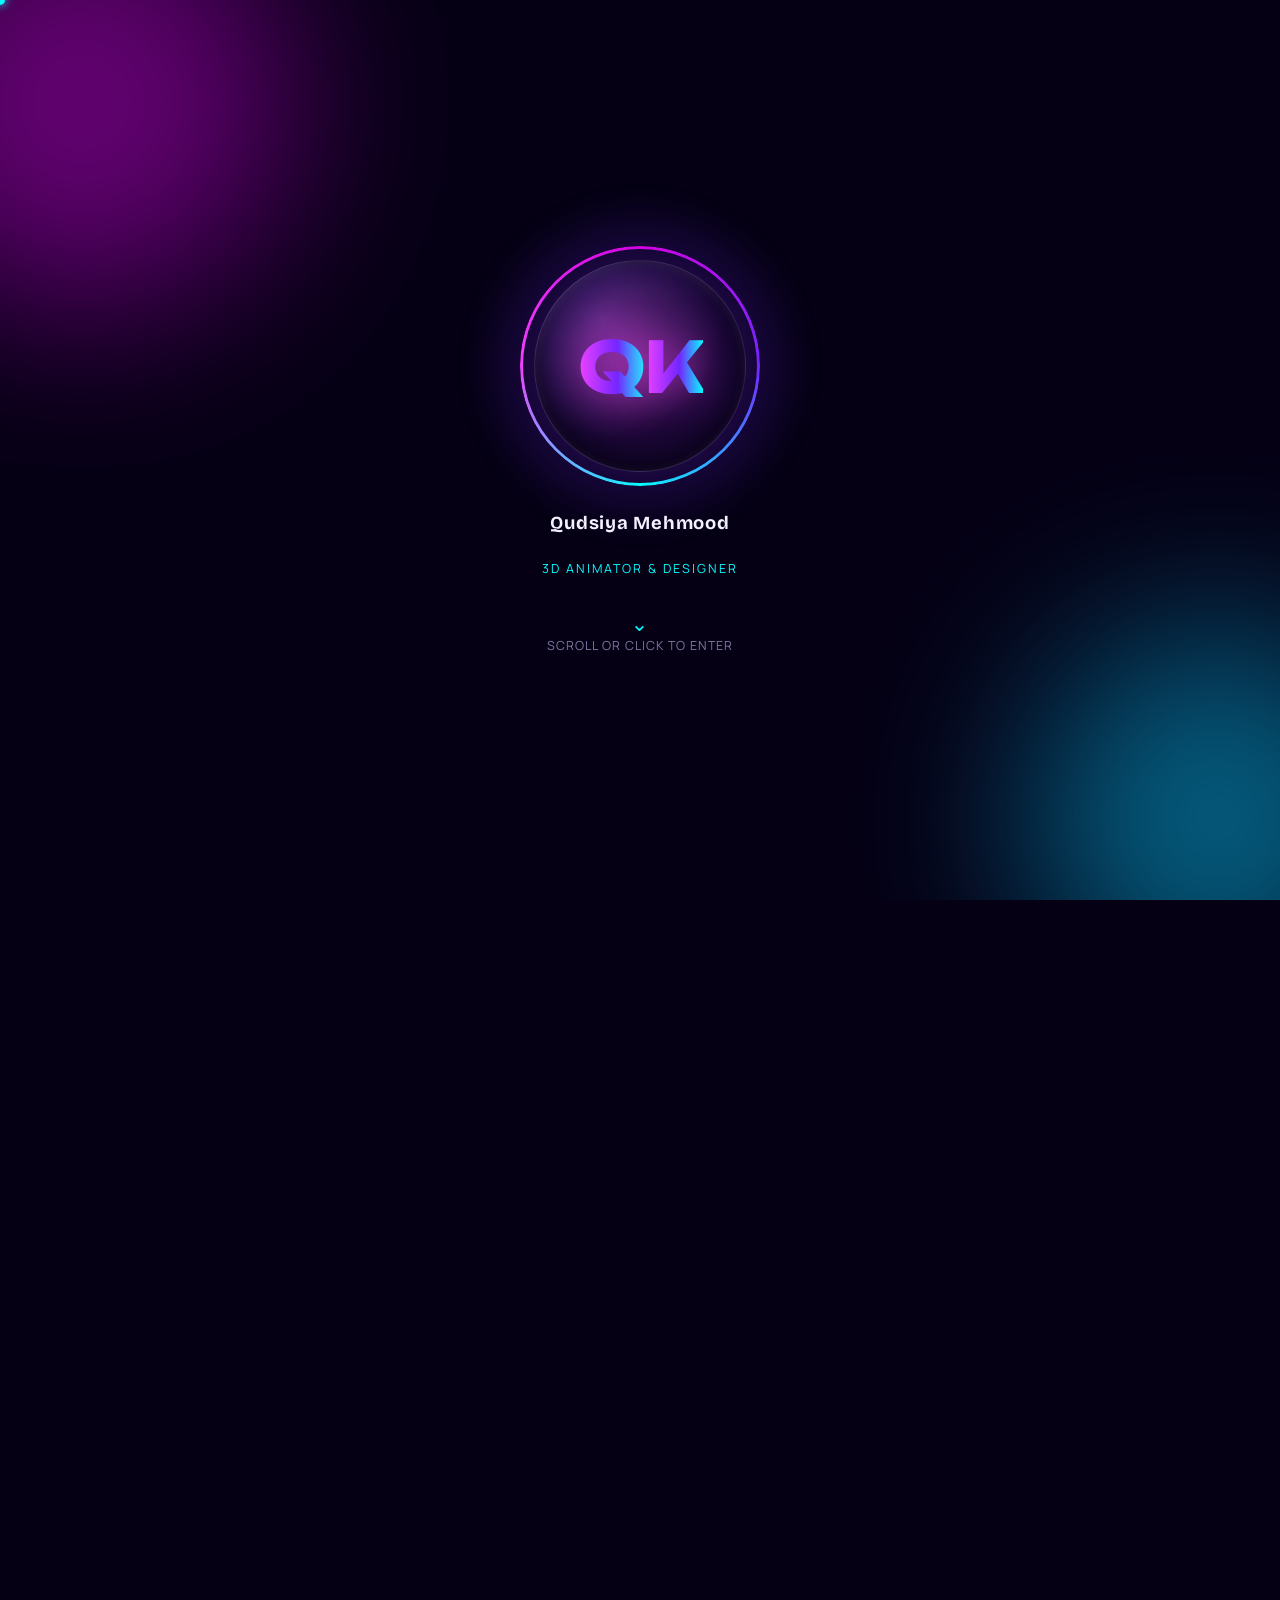
==== commit 574626ad: "Remove CV download section The CV document itself contains the phone number being kept private, so r" ====
--- a/index.html
+++ b/index.html
@@ -102,7 +102,7 @@
       <div class="hero-col hero-col-right" data-reveal>
         <h2>About me</h2>
         <p>3D animator and designer with experience across animation, illustration and brand identity work — currently studying an MSc in User Experience at Birmingham City University.</p>
-        <a href="assets/files/Qudsiya_Mehmood_CV.docx" class="btn btn-primary" download>Download CV</a>
+        <a href="#contact" class="btn btn-primary">Get In Touch</a>
       </div>
     </div>
 
@@ -110,7 +110,7 @@
       <span class="hero-copyright">&copy; 2026 Qudsiya Mehmood. All rights reserved.</span>
       <div class="hero-social">
         <a href="https://www.linkedin.com/in/qudsiya-mehmood-b6a569286/" class="social-btn" aria-label="LinkedIn" target="_blank" rel="noopener">in</a>
-        <a href="#" class="social-btn" aria-label="Instagram">◎</a>
+        <a href="https://www.instagram.com/qk_creatives" class="social-btn" aria-label="Instagram" target="_blank" rel="noopener"><svg viewBox="0 0 24 24" width="16" height="16" fill="currentColor"><path d="M7.0301.084c-1.2768.0602-2.1487.264-2.911.5634-.7888.3075-1.4575.72-2.1228 1.3877-.6652.6677-1.075 1.3368-1.3802 2.127-.2954.7638-.4956 1.6365-.552 2.914-.0564 1.2775-.0689 1.6882-.0626 4.947.0062 3.2586.0206 3.6671.0825 4.9473.061 1.2765.264 2.1482.5635 2.9107.308.7889.72 1.4573 1.388 2.1228.6679.6655 1.3365 1.0743 2.1285 1.38.7632.295 1.6361.4961 2.9134.552 1.2773.056 1.6884.069 4.9462.0627 3.2578-.0062 3.668-.0207 4.9478-.0814 1.28-.0607 2.147-.2652 2.9098-.5633.7889-.3086 1.4578-.72 2.1228-1.3881.665-.6682 1.0745-1.3378 1.3795-2.1284.2957-.7632.4966-1.636.552-2.9124.056-1.2809.0692-1.6898.063-4.948-.0063-3.2583-.021-3.6668-.0817-4.9465-.0607-1.2797-.264-2.1487-.5633-2.9117-.3084-.7889-.72-1.4568-1.3876-2.1228C21.2982 1.33 20.628.9208 19.8378.6165 19.074.321 18.2017.1197 16.9244.0645 15.6471.0093 15.236-.005 11.977.0014 8.718.0076 8.31.0215 7.0301.0839m.1402 21.6932c-1.17-.0509-1.8053-.2453-2.2287-.408-.5606-.216-.96-.4771-1.3819-.895-.422-.4178-.6811-.8186-.9-1.378-.1644-.4234-.3624-1.058-.4171-2.228-.0595-1.2645-.072-1.6442-.079-4.848-.007-3.2037.0053-3.583.0607-4.848.05-1.169.2456-1.805.408-2.2282.216-.5613.4762-.96.895-1.3816.4188-.4217.8184-.6814 1.3783-.9003.423-.1651 1.0575-.3614 2.227-.4171 1.2655-.06 1.6447-.072 4.848-.079 3.2033-.007 3.5835.005 4.8495.0608 1.169.0508 1.8053.2445 2.228.408.5608.216.96.4754 1.3816.895.4217.4194.6816.8176.9005 1.3787.1653.4217.3617 1.056.4169 2.2263.0602 1.2655.0739 1.645.0796 4.848.0058 3.203-.0055 3.5834-.061 4.848-.051 1.17-.245 1.8055-.408 2.2294-.216.5604-.4763.96-.8954 1.3814-.419.4215-.8181.6811-1.3783.9-.4224.1649-1.0577.3617-2.2262.4174-1.2656.0595-1.6448.072-4.8493.079-3.2045.007-3.5825-.006-4.848-.0608M16.953 5.5864A1.44 1.44 0 1 0 18.39 4.144a1.44 1.44 0 0 0-1.437 1.4424M5.8385 12.012c.0067 3.4032 2.7706 6.1557 6.173 6.1493 3.4026-.0065 6.157-2.7701 6.1506-6.1733-.0065-3.4032-2.771-6.1565-6.174-6.1498-3.403.0067-6.156 2.771-6.1496 6.1738M8 12.0077a4 4 0 1 1 4.008 3.9921A3.9996 3.9996 0 0 1 8 12.0077"/></svg></a>
         <a href="https://www.behance.net/qudsiyakhan" class="social-btn" aria-label="Behance" target="_blank" rel="noopener">Be</a>
       </div>
     </div>
@@ -631,7 +631,7 @@
 
           <div class="social-row">
             <a href="https://www.linkedin.com/in/qudsiya-mehmood-b6a569286/" class="social-btn" aria-label="LinkedIn" target="_blank" rel="noopener">in</a>
-            <a href="#" class="social-btn" aria-label="Instagram">◎</a>
+            <a href="https://www.instagram.com/qk_creatives" class="social-btn" aria-label="Instagram" target="_blank" rel="noopener"><svg viewBox="0 0 24 24" width="16" height="16" fill="currentColor"><path d="M7.0301.084c-1.2768.0602-2.1487.264-2.911.5634-.7888.3075-1.4575.72-2.1228 1.3877-.6652.6677-1.075 1.3368-1.3802 2.127-.2954.7638-.4956 1.6365-.552 2.914-.0564 1.2775-.0689 1.6882-.0626 4.947.0062 3.2586.0206 3.6671.0825 4.9473.061 1.2765.264 2.1482.5635 2.9107.308.7889.72 1.4573 1.388 2.1228.6679.6655 1.3365 1.0743 2.1285 1.38.7632.295 1.6361.4961 2.9134.552 1.2773.056 1.6884.069 4.9462.0627 3.2578-.0062 3.668-.0207 4.9478-.0814 1.28-.0607 2.147-.2652 2.9098-.5633.7889-.3086 1.4578-.72 2.1228-1.3881.665-.6682 1.0745-1.3378 1.3795-2.1284.2957-.7632.4966-1.636.552-2.9124.056-1.2809.0692-1.6898.063-4.948-.0063-3.2583-.021-3.6668-.0817-4.9465-.0607-1.2797-.264-2.1487-.5633-2.9117-.3084-.7889-.72-1.4568-1.3876-2.1228C21.2982 1.33 20.628.9208 19.8378.6165 19.074.321 18.2017.1197 16.9244.0645 15.6471.0093 15.236-.005 11.977.0014 8.718.0076 8.31.0215 7.0301.0839m.1402 21.6932c-1.17-.0509-1.8053-.2453-2.2287-.408-.5606-.216-.96-.4771-1.3819-.895-.422-.4178-.6811-.8186-.9-1.378-.1644-.4234-.3624-1.058-.4171-2.228-.0595-1.2645-.072-1.6442-.079-4.848-.007-3.2037.0053-3.583.0607-4.848.05-1.169.2456-1.805.408-2.2282.216-.5613.4762-.96.895-1.3816.4188-.4217.8184-.6814 1.3783-.9003.423-.1651 1.0575-.3614 2.227-.4171 1.2655-.06 1.6447-.072 4.848-.079 3.2033-.007 3.5835.005 4.8495.0608 1.169.0508 1.8053.2445 2.228.408.5608.216.96.4754 1.3816.895.4217.4194.6816.8176.9005 1.3787.1653.4217.3617 1.056.4169 2.2263.0602 1.2655.0739 1.645.0796 4.848.0058 3.203-.0055 3.5834-.061 4.848-.051 1.17-.245 1.8055-.408 2.2294-.216.5604-.4763.96-.8954 1.3814-.419.4215-.8181.6811-1.3783.9-.4224.1649-1.0577.3617-2.2262.4174-1.2656.0595-1.6448.072-4.8493.079-3.2045.007-3.5825-.006-4.848-.0608M16.953 5.5864A1.44 1.44 0 1 0 18.39 4.144a1.44 1.44 0 0 0-1.437 1.4424M5.8385 12.012c.0067 3.4032 2.7706 6.1557 6.173 6.1493 3.4026-.0065 6.157-2.7701 6.1506-6.1733-.0065-3.4032-2.771-6.1565-6.174-6.1498-3.403.0067-6.156 2.771-6.1496 6.1738M8 12.0077a4 4 0 1 1 4.008 3.9921A3.9996 3.9996 0 0 1 8 12.0077"/></svg></a>
             <a href="https://www.behance.net/qudsiyakhan" class="social-btn" aria-label="Behance" target="_blank" rel="noopener">Be</a>
           </div>
         </div>
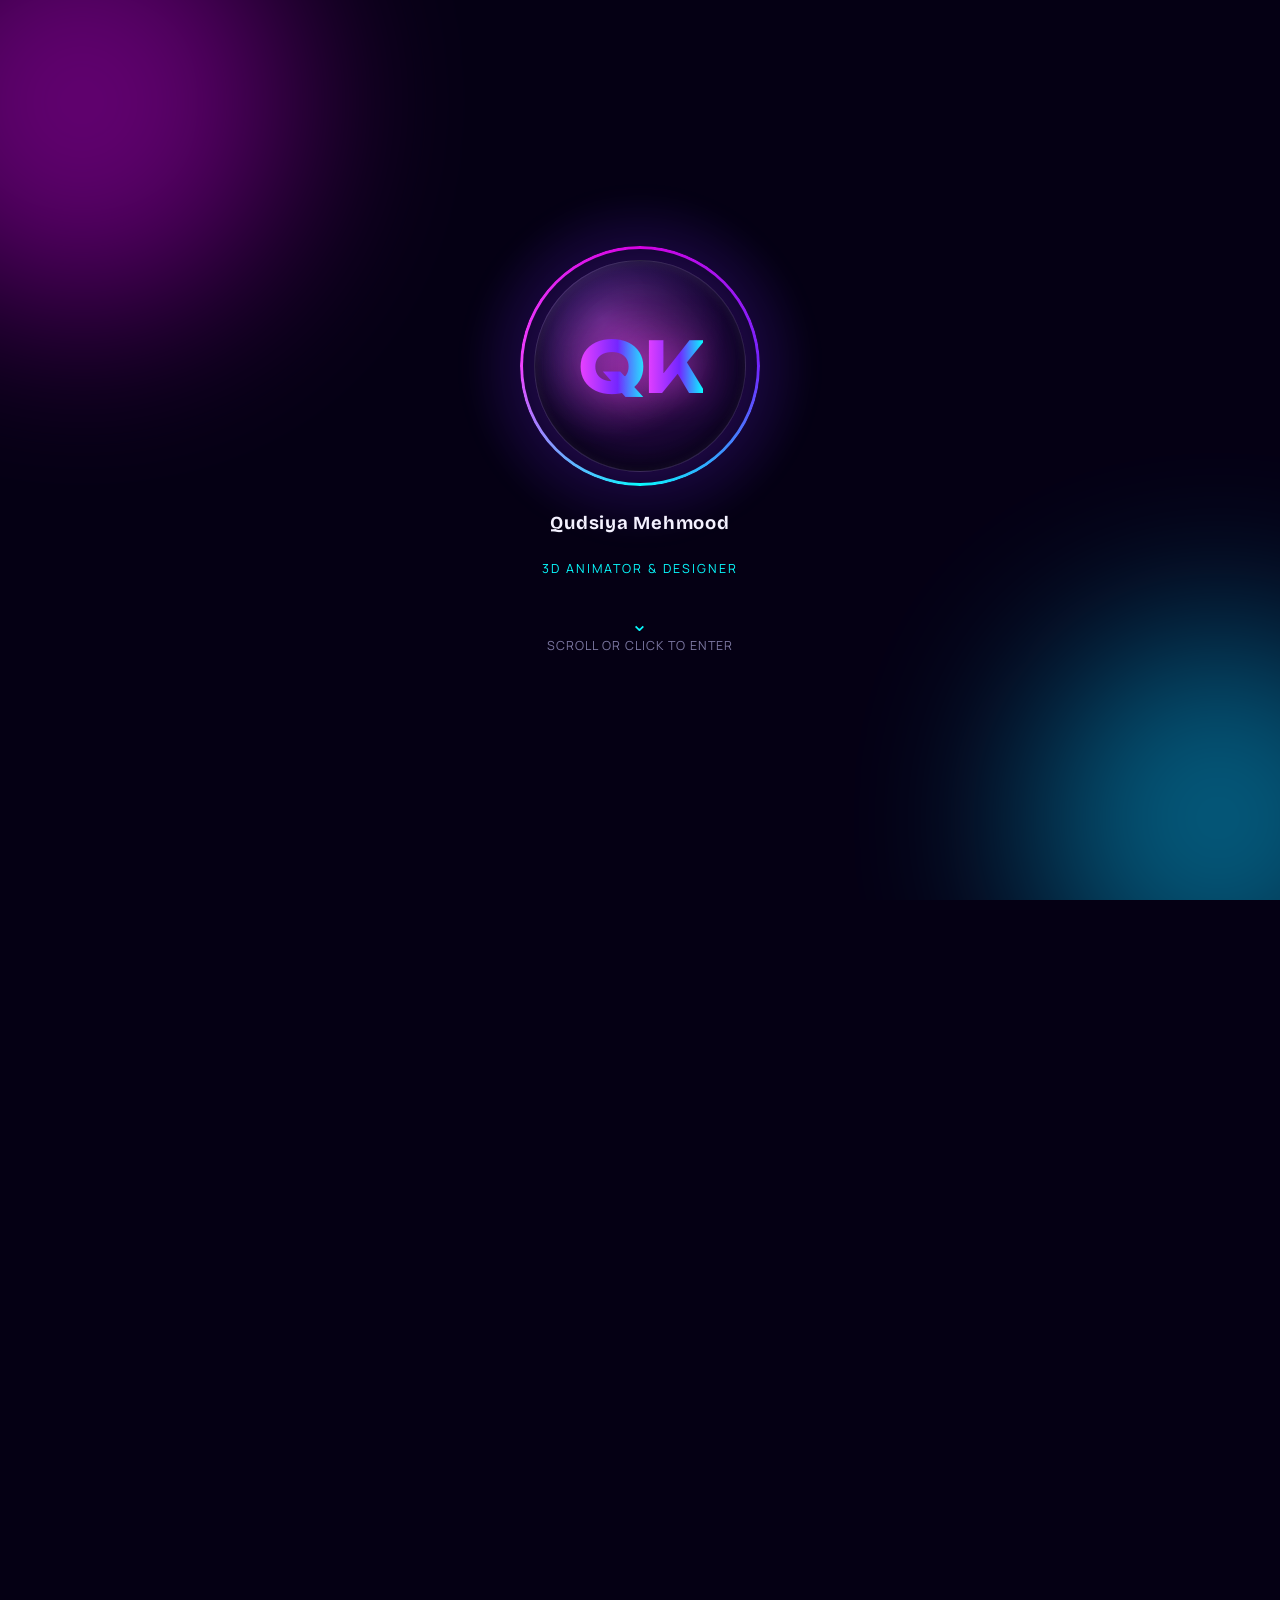
==== commit 60bcb2f1: "Shrink media and add link preview tags - Re-encode the Unseen Realm preview video (5.1 MB -> 3.0 MB," ====
--- a/index.html
+++ b/index.html
@@ -5,6 +5,20 @@
 <meta name="viewport" content="width=device-width, initial-scale=1.0">
 <title>Qudsiya Mehmood — 3D Animator &amp; Designer</title>
 <meta name="description" content="Portfolio of Qudsiya Mehmood — 3D Animator &amp; Designer, MSc User Experience candidate at Birmingham City University.">
+<link rel="canonical" href="https://qudsiyakhan69-ux.github.io/Qudsiya-s-portfolio/">
+<meta property="og:type" content="website">
+<meta property="og:site_name" content="Qudsiya Mehmood">
+<meta property="og:title" content="Qudsiya Mehmood — 3D Animator &amp; Designer">
+<meta property="og:description" content="Portfolio of Qudsiya Mehmood — 3D Animator &amp; Designer, MSc User Experience candidate at Birmingham City University.">
+<meta property="og:url" content="https://qudsiyakhan69-ux.github.io/Qudsiya-s-portfolio/">
+<meta property="og:image" content="https://qudsiyakhan69-ux.github.io/Qudsiya-s-portfolio/assets/img/og-image.jpg">
+<meta property="og:image:width" content="1200">
+<meta property="og:image:height" content="630">
+<meta property="og:image:alt" content="A still from Unseen Realm, Qudsiya's 3D short film">
+<meta name="twitter:card" content="summary_large_image">
+<meta name="twitter:title" content="Qudsiya Mehmood — 3D Animator &amp; Designer">
+<meta name="twitter:description" content="Portfolio of Qudsiya Mehmood — 3D Animator &amp; Designer, MSc User Experience candidate at Birmingham City University.">
+<meta name="twitter:image" content="https://qudsiyakhan69-ux.github.io/Qudsiya-s-portfolio/assets/img/og-image.jpg">
 <link rel="icon" href="assets/img/favicon.svg" type="image/svg+xml">
 <link rel="stylesheet" href="assets/fonts/fonts.css">
 <link rel="stylesheet" href="assets/css/style.css">
@@ -177,7 +191,7 @@
           <div class="mini-edu">
             <div class="mini-edu-dot"></div>
             <div>
-              <h4>BA Computer Arts</h4>
+              <h4>BSc Computer Arts</h4>
               <p>Fauji Foundation University</p>
               <span>2020 – 2024</span>
             </div>
@@ -380,7 +394,7 @@
   <section class="project-feature" data-project-feature>
     <div class="project-feature-sticky">
       <div class="project-feature-media">
-        <img class="pf-media-el" src="assets/img/work/hot-brew-coffee.png" alt="Hot Brew Coffee Co. website">
+        <img class="pf-media-el" src="assets/img/work/hot-brew-coffee.jpg" alt="Hot Brew Coffee Co. website" width="1440" height="900" loading="lazy" decoding="async">
       </div>
       <div class="project-feature-text">
         <span class="pf-tag">UI/UX · Brand Website</span>
@@ -417,7 +431,7 @@
           </article>
           <article class="work-card tilt-card">
             <a class="work-card-link" href="https://qudsiyakhan69-ux.github.io/hot-brew-coffee/" target="_blank" rel="noopener">
-              <div class="work-visual"><img src="assets/img/work/hot-brew-coffee.png" alt="Hot Brew Coffee Co. website design" loading="lazy"></div>
+              <div class="work-visual"><img src="assets/img/work/hot-brew-coffee.jpg" alt="Hot Brew Coffee Co. website design" loading="lazy"></div>
               <div class="work-info">
                 <span class="work-tag">UI/UX · Live Site</span>
                 <h4>Hot Brew Coffee Co.</h4>
@@ -689,7 +703,10 @@
 <button class="music-toggle" id="musicToggle" aria-label="Toggle background music" aria-pressed="false">
   <span class="music-bar"></span><span class="music-bar"></span><span class="music-bar"></span>
 </button>
-<audio id="bgMusic" src="assets/audio/bg-music.mp3" loop preload="none"></audio>
+<audio id="bgMusic" loop preload="none">
+  <source src="assets/audio/bg-music.webm" type="audio/webm">
+  <source src="assets/audio/bg-music.mp3" type="audio/mpeg">
+</audio>
 
 <script src="assets/js/script.js"></script>
 </body>
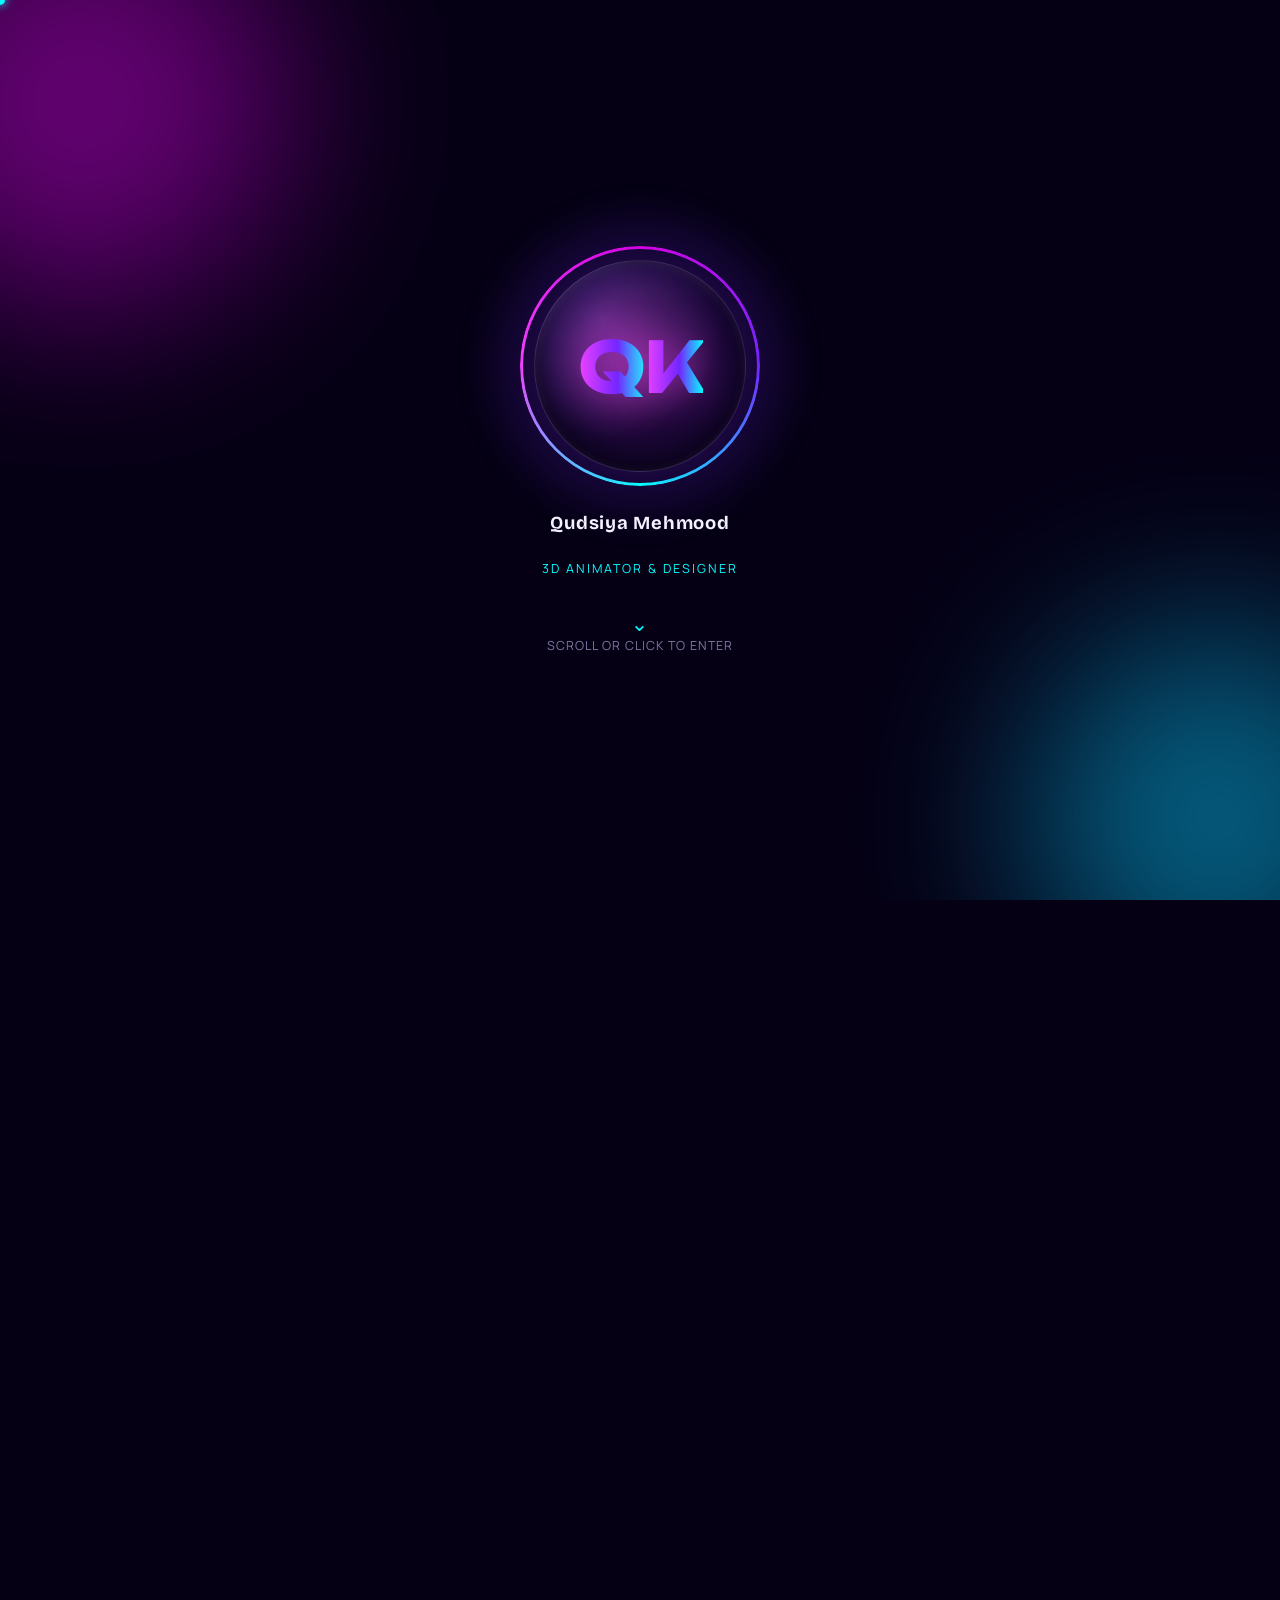
==== commit 606d17f4: "Add Monster Energy app concept site and VR meeting room case study - monster-energy-app/: standalone" ====
--- a/index.html
+++ b/index.html
@@ -5,20 +5,6 @@
 <meta name="viewport" content="width=device-width, initial-scale=1.0">
 <title>Qudsiya Mehmood — 3D Animator &amp; Designer</title>
 <meta name="description" content="Portfolio of Qudsiya Mehmood — 3D Animator &amp; Designer, MSc User Experience candidate at Birmingham City University.">
-<link rel="canonical" href="https://qudsiyakhan69-ux.github.io/Qudsiya-s-portfolio/">
-<meta property="og:type" content="website">
-<meta property="og:site_name" content="Qudsiya Mehmood">
-<meta property="og:title" content="Qudsiya Mehmood — 3D Animator &amp; Designer">
-<meta property="og:description" content="Portfolio of Qudsiya Mehmood — 3D Animator &amp; Designer, MSc User Experience candidate at Birmingham City University.">
-<meta property="og:url" content="https://qudsiyakhan69-ux.github.io/Qudsiya-s-portfolio/">
-<meta property="og:image" content="https://qudsiyakhan69-ux.github.io/Qudsiya-s-portfolio/assets/img/og-image.jpg">
-<meta property="og:image:width" content="1200">
-<meta property="og:image:height" content="630">
-<meta property="og:image:alt" content="A still from Unseen Realm, Qudsiya's 3D short film">
-<meta name="twitter:card" content="summary_large_image">
-<meta name="twitter:title" content="Qudsiya Mehmood — 3D Animator &amp; Designer">
-<meta name="twitter:description" content="Portfolio of Qudsiya Mehmood — 3D Animator &amp; Designer, MSc User Experience candidate at Birmingham City University.">
-<meta name="twitter:image" content="https://qudsiyakhan69-ux.github.io/Qudsiya-s-portfolio/assets/img/og-image.jpg">
 <link rel="icon" href="assets/img/favicon.svg" type="image/svg+xml">
 <link rel="stylesheet" href="assets/fonts/fonts.css">
 <link rel="stylesheet" href="assets/css/style.css">
@@ -143,6 +129,32 @@
       <span class="marquee-item marquee-outline">Motion Artist</span><span class="marquee-star">✦</span>
     </div>
   </div>
+
+  <!-- ===== MAIN PROJECT SPOTLIGHT ===== -->
+  <section class="section spotlight" id="main-project">
+    <div class="container">
+      <div class="section-head" data-reveal>
+        <span class="kicker">Main Project · MSc Dissertation</span>
+        <h2 data-split-reveal>Immersive VR <span class="grad-text">Meeting Room.</span></h2>
+        <p class="section-sub">A multiplayer VR meeting room I built in Unity for Meta Quest 2, to find out how remote collaboration in VR compares with Microsoft Teams.</p>
+      </div>
+
+      <a class="spotlight-media" href="vr-meeting-room.html" aria-label="Open the Immersive VR Meeting Room case study" data-reveal>
+        <video id="spotlightVideo" src="assets/videos/vr-meeting-room.mp4" poster="assets/img/work/vr-meeting-room-poster.jpg" muted loop playsinline autoplay preload="metadata"></video>
+      </a>
+
+      <div class="spotlight-info" data-reveal>
+        <p class="spotlight-desc">Two people meet as avatars around a shared table and physically grab and sort task cards by priority. I designed and built the room, then tested it against Microsoft Teams with 8 participants using questionnaires and interviews. VR led on presence and engagement, while Teams stayed stronger for decision-making.</p>
+        <div class="spotlight-stats">
+          <div><strong>62.5%</strong><span>preferred VR overall</span></div>
+          <div><strong>8</strong><span>participants in 4 pairs</span></div>
+          <div><strong>2</strong><span>platforms compared</span></div>
+        </div>
+        <p class="spotlight-tools">Unity 6 · Meta Quest 2 · XR Interaction Toolkit · OpenXR · Photon PUN</p>
+        <a class="btn btn-primary" href="vr-meeting-room.html">Read the full case study →</a>
+      </div>
+    </div>
+  </section>
 
   <!-- ===== ABOUT ===== -->
   <section class="section" id="about">
@@ -370,9 +382,24 @@
   <section class="pf-intro">
     <div class="container">
       <div class="section-head" data-reveal>
-        <span class="kicker">Featured Projects</span>
-        <h2 data-split-reveal>Two projects, <span class="grad-text">up close.</span></h2>
+        <span class="kicker">More Projects</span>
+        <h2 data-split-reveal>Three more projects, <span class="grad-text">up close.</span></h2>
         <p class="section-sub">Keep scrolling — each one plays through before settling in beside its story.</p>
+      </div>
+    </div>
+  </section>
+
+  <section class="project-feature" data-project-feature>
+    <div class="project-feature-sticky">
+      <div class="project-feature-media">
+        <img class="pf-media-el" src="assets/img/work/monster-app.jpg" alt="Three screens from the Monster Energy app concept">
+      </div>
+      <div class="project-feature-text">
+        <span class="pf-tag">UI/UX · Mobile App Concept</span>
+        <h3 class="pf-title">Monster Energy App</h3>
+        <p class="pf-desc">A rewards app concept built around the can in your hand: scan it for XP, catch limited flavour drops, find events nearby and keep an eye on your caffeine. Twelve screens, my own can photography, and a prototype you can actually tap through.</p>
+        <p class="pf-note">Unofficial concept · not affiliated with Monster Energy</p>
+        <a class="pf-link" href="monster-energy-app/">Try the live prototype ↗</a>
       </div>
     </div>
   </section>
@@ -394,7 +421,7 @@
   <section class="project-feature" data-project-feature>
     <div class="project-feature-sticky">
       <div class="project-feature-media">
-        <img class="pf-media-el" src="assets/img/work/hot-brew-coffee.jpg" alt="Hot Brew Coffee Co. website" width="1440" height="900" loading="lazy" decoding="async">
+        <img class="pf-media-el" src="assets/img/work/hot-brew-coffee.png" alt="Hot Brew Coffee Co. website">
       </div>
       <div class="project-feature-text">
         <span class="pf-tag">UI/UX · Brand Website</span>
@@ -415,12 +442,39 @@
       </div>
 
       <div class="work-category" data-reveal>
+        <div class="work-category-head"><h3>VR &amp; UX Research</h3></div>
+        <div class="work-grid">
+          <article class="work-card tilt-card">
+            <a class="work-card-link work-video-card" href="vr-meeting-room.html" aria-label="Immersive VR Meeting Room case study">
+              <div class="work-visual is-video">
+                <video src="assets/videos/vr-meeting-room.mp4" poster="assets/img/work/vr-meeting-room-poster.jpg" muted loop playsinline preload="none"></video>
+                <span class="work-play-icon" aria-hidden="true">▶</span>
+              </div>
+              <div class="work-info">
+                <span class="work-tag">VR · MSc Dissertation · Case Study</span>
+                <h4>Immersive VR Meeting Room</h4>
+              </div>
+            </a>
+          </article>
+        </div>
+      </div>
+
+      <div class="work-category" data-reveal>
         <div class="work-category-head">
           <h3>UI / UX Design</h3>
           <a href="https://www.behance.net/qudsiyakhan/services/787903/Interactive-UI-UX-Design" target="_blank" rel="noopener" class="work-category-link">Available as a service →</a>
         </div>
         <div class="work-grid">
           <article class="work-card tilt-card">
+            <a class="work-card-link" href="monster-energy-app/">
+              <div class="work-visual"><img src="assets/img/work/monster-app.jpg" alt="Monster Energy app concept — three phone screens" loading="lazy"></div>
+              <div class="work-info">
+                <span class="work-tag">UI/UX · Live Prototype</span>
+                <h4>Monster Energy App</h4>
+              </div>
+            </a>
+          </article>
+          <article class="work-card tilt-card">
             <a class="work-card-link" href="https://www.behance.net/gallery/245855931/Pet-Health-Management-Mobile-App-UIUX" target="_blank" rel="noopener">
               <div class="work-visual"><img src="assets/img/work/pet-health-app.png" alt="Pet Health Management Mobile App UI/UX" loading="lazy"></div>
               <div class="work-info">
@@ -431,7 +485,7 @@
           </article>
           <article class="work-card tilt-card">
             <a class="work-card-link" href="https://qudsiyakhan69-ux.github.io/hot-brew-coffee/" target="_blank" rel="noopener">
-              <div class="work-visual"><img src="assets/img/work/hot-brew-coffee.jpg" alt="Hot Brew Coffee Co. website design" loading="lazy"></div>
+              <div class="work-visual"><img src="assets/img/work/hot-brew-coffee.png" alt="Hot Brew Coffee Co. website design" loading="lazy"></div>
               <div class="work-info">
                 <span class="work-tag">UI/UX · Live Site</span>
                 <h4>Hot Brew Coffee Co.</h4>
@@ -703,10 +757,7 @@
 <button class="music-toggle" id="musicToggle" aria-label="Toggle background music" aria-pressed="false">
   <span class="music-bar"></span><span class="music-bar"></span><span class="music-bar"></span>
 </button>
-<audio id="bgMusic" loop preload="none">
-  <source src="assets/audio/bg-music.webm" type="audio/webm">
-  <source src="assets/audio/bg-music.mp3" type="audio/mpeg">
-</audio>
+<audio id="bgMusic" src="assets/audio/bg-music.mp3" loop preload="none"></audio>
 
 <script src="assets/js/script.js"></script>
 </body>
--- a/assets/css/style.css
+++ b/assets/css/style.css
@@ -1119,6 +1119,63 @@
   color: var(--pink-magenta);
 }
 .pf-link:hover { color: var(--bright-cyan); }
+
+/* ---------- main project spotlight ---------- */
+.spotlight .section-head { max-width: 760px; }
+.spotlight-media {
+  display: block;
+  border-radius: var(--radius-lg);
+  overflow: hidden;
+  border: 1px solid var(--glass-border);
+  box-shadow: var(--shadow-glow), 0 30px 80px -30px rgba(3, 204, 255, 0.35);
+  background: #000;
+  transition: transform .5s var(--ease), box-shadow .5s var(--ease);
+}
+.spotlight-media:hover { transform: translateY(-4px); }
+.spotlight-media video { display: block; width: 100%; height: auto; }
+
+.spotlight-info {
+  display: grid;
+  grid-template-columns: 1.3fr 1fr;
+  gap: 24px 48px;
+  align-items: start;
+  margin-top: 40px;
+}
+.spotlight-desc { font-size: 1.02rem; grid-row: span 2; }
+.spotlight-stats {
+  display: grid;
+  grid-template-columns: repeat(3, 1fr);
+  gap: 12px;
+}
+.spotlight-stats div {
+  padding: 16px 14px;
+  border-radius: var(--radius-md);
+  background: var(--glass-bg);
+  border: 1px solid var(--glass-border);
+}
+.spotlight-stats strong {
+  display: block;
+  font-family: 'Bricolage Grotesque', sans-serif;
+  font-size: 1.8rem;
+  line-height: 1;
+  margin-bottom: 6px;
+  background: var(--grad-text);
+  -webkit-background-clip: text;
+  background-clip: text;
+  color: transparent;
+}
+.spotlight-stats span { display: block; font-size: 0.8rem; line-height: 1.4; }
+.spotlight-tools { font-size: 0.85rem; color: var(--text-dim); }
+.spotlight-info .btn { justify-self: start; }
+
+@media (max-width: 900px) {
+  .spotlight-info { grid-template-columns: 1fr; margin-top: 28px; }
+  .spotlight-desc { grid-row: auto; }
+}
+@media (max-width: 480px) {
+  .spotlight-stats { grid-template-columns: 1fr 1fr; }
+  .spotlight-stats div:first-child { grid-column: 1 / -1; }
+}
 
 /* mobile: same pin-and-play idea, but text slides up from the bottom
    over the media instead of sliding in from the side (no room for both) */
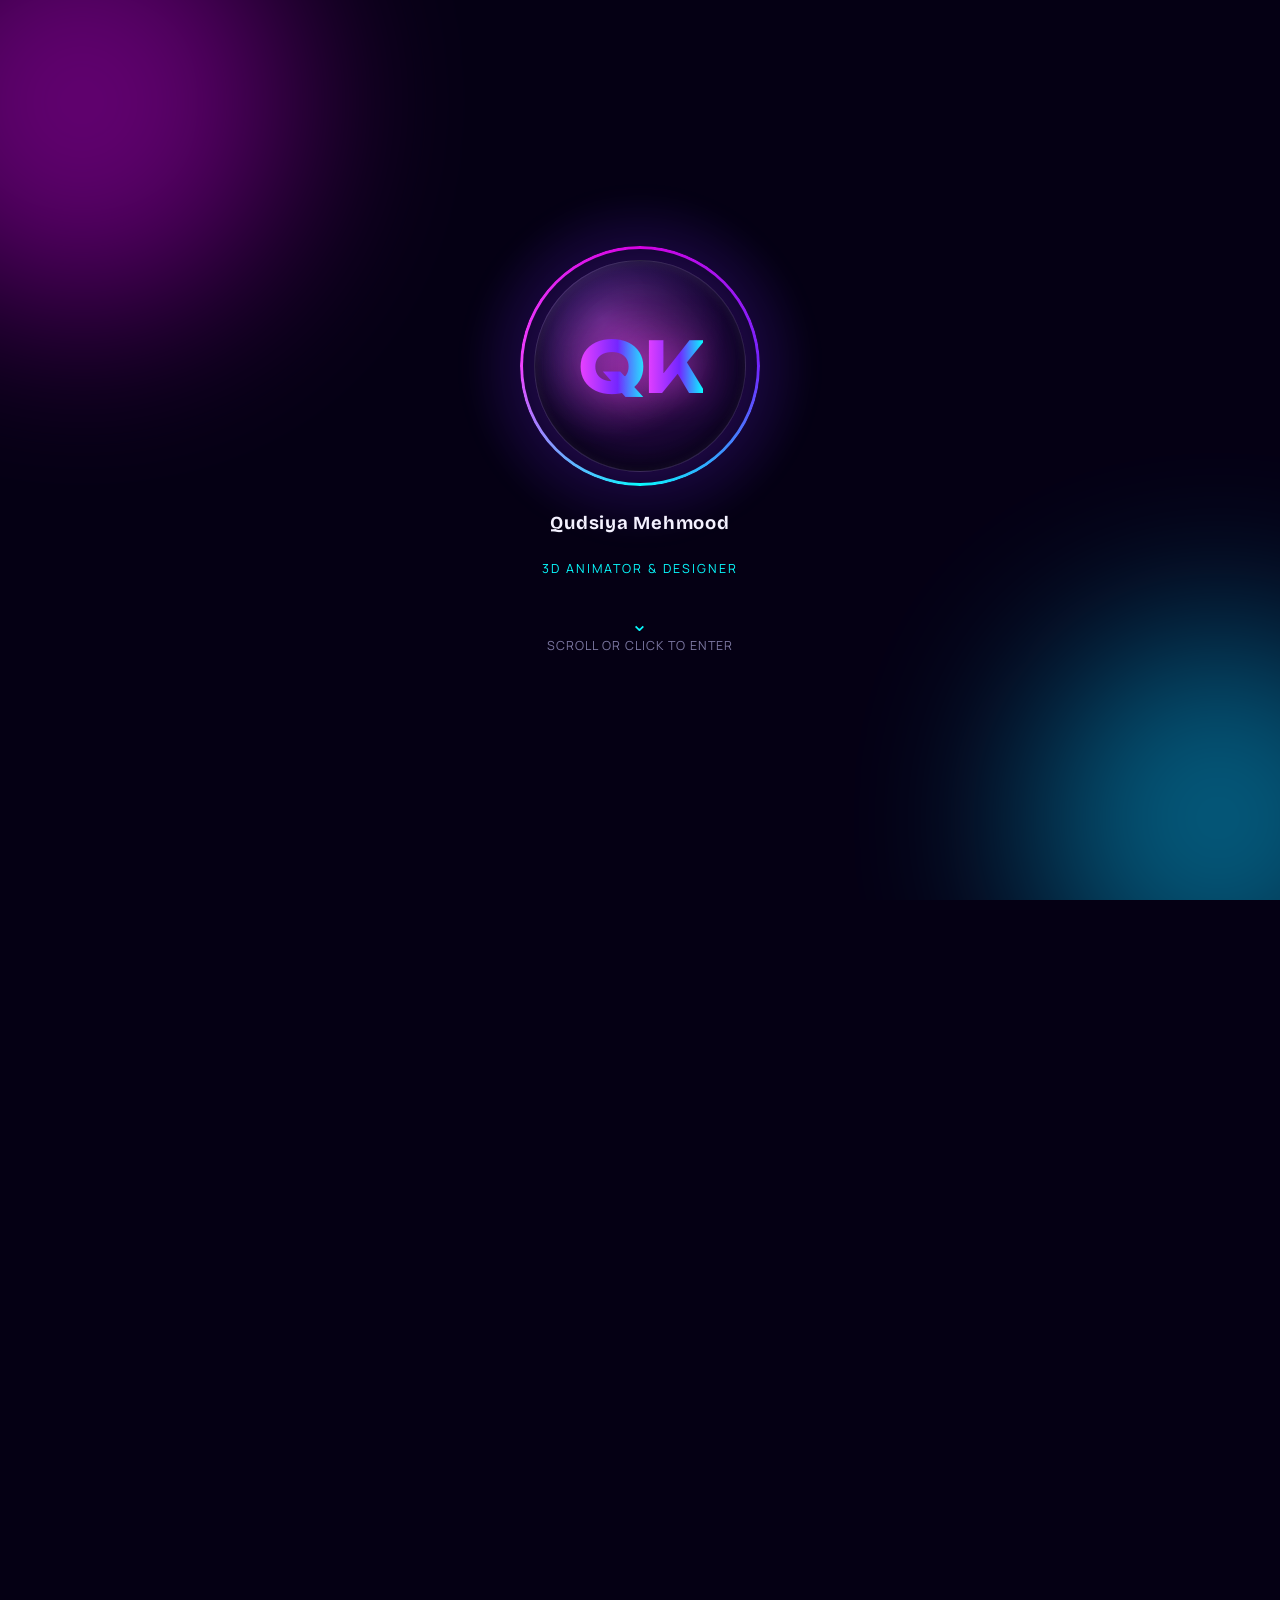
==== commit 108b55d2: "Merge 60bcb2f15f09d0495ddb30483d019fa3f16c6ba4 into b3ea559f04ad2b672ef27246970bc6d362576905" ====
--- a/index.html
+++ b/index.html
@@ -5,6 +5,20 @@
 <meta name="viewport" content="width=device-width, initial-scale=1.0">
 <title>Qudsiya Mehmood — 3D Animator &amp; Designer</title>
 <meta name="description" content="Portfolio of Qudsiya Mehmood — 3D Animator &amp; Designer, MSc User Experience candidate at Birmingham City University.">
+<link rel="canonical" href="https://qudsiyakhan69-ux.github.io/Qudsiya-s-portfolio/">
+<meta property="og:type" content="website">
+<meta property="og:site_name" content="Qudsiya Mehmood">
+<meta property="og:title" content="Qudsiya Mehmood — 3D Animator &amp; Designer">
+<meta property="og:description" content="Portfolio of Qudsiya Mehmood — 3D Animator &amp; Designer, MSc User Experience candidate at Birmingham City University.">
+<meta property="og:url" content="https://qudsiyakhan69-ux.github.io/Qudsiya-s-portfolio/">
+<meta property="og:image" content="https://qudsiyakhan69-ux.github.io/Qudsiya-s-portfolio/assets/img/og-image.jpg">
+<meta property="og:image:width" content="1200">
+<meta property="og:image:height" content="630">
+<meta property="og:image:alt" content="A still from Unseen Realm, Qudsiya's 3D short film">
+<meta name="twitter:card" content="summary_large_image">
+<meta name="twitter:title" content="Qudsiya Mehmood — 3D Animator &amp; Designer">
+<meta name="twitter:description" content="Portfolio of Qudsiya Mehmood — 3D Animator &amp; Designer, MSc User Experience candidate at Birmingham City University.">
+<meta name="twitter:image" content="https://qudsiyakhan69-ux.github.io/Qudsiya-s-portfolio/assets/img/og-image.jpg">
 <link rel="icon" href="assets/img/favicon.svg" type="image/svg+xml">
 <link rel="stylesheet" href="assets/fonts/fonts.css">
 <link rel="stylesheet" href="assets/css/style.css">
@@ -421,7 +435,7 @@
   <section class="project-feature" data-project-feature>
     <div class="project-feature-sticky">
       <div class="project-feature-media">
-        <img class="pf-media-el" src="assets/img/work/hot-brew-coffee.png" alt="Hot Brew Coffee Co. website">
+        <img class="pf-media-el" src="assets/img/work/hot-brew-coffee.jpg" alt="Hot Brew Coffee Co. website" width="1440" height="900" loading="lazy" decoding="async">
       </div>
       <div class="project-feature-text">
         <span class="pf-tag">UI/UX · Brand Website</span>
@@ -485,7 +499,7 @@
           </article>
           <article class="work-card tilt-card">
             <a class="work-card-link" href="https://qudsiyakhan69-ux.github.io/hot-brew-coffee/" target="_blank" rel="noopener">
-              <div class="work-visual"><img src="assets/img/work/hot-brew-coffee.png" alt="Hot Brew Coffee Co. website design" loading="lazy"></div>
+              <div class="work-visual"><img src="assets/img/work/hot-brew-coffee.jpg" alt="Hot Brew Coffee Co. website design" loading="lazy"></div>
               <div class="work-info">
                 <span class="work-tag">UI/UX · Live Site</span>
                 <h4>Hot Brew Coffee Co.</h4>
@@ -757,7 +771,10 @@
 <button class="music-toggle" id="musicToggle" aria-label="Toggle background music" aria-pressed="false">
   <span class="music-bar"></span><span class="music-bar"></span><span class="music-bar"></span>
 </button>
-<audio id="bgMusic" src="assets/audio/bg-music.mp3" loop preload="none"></audio>
+<audio id="bgMusic" loop preload="none">
+  <source src="assets/audio/bg-music.webm" type="audio/webm">
+  <source src="assets/audio/bg-music.mp3" type="audio/mpeg">
+</audio>
 
 <script src="assets/js/script.js"></script>
 </body>
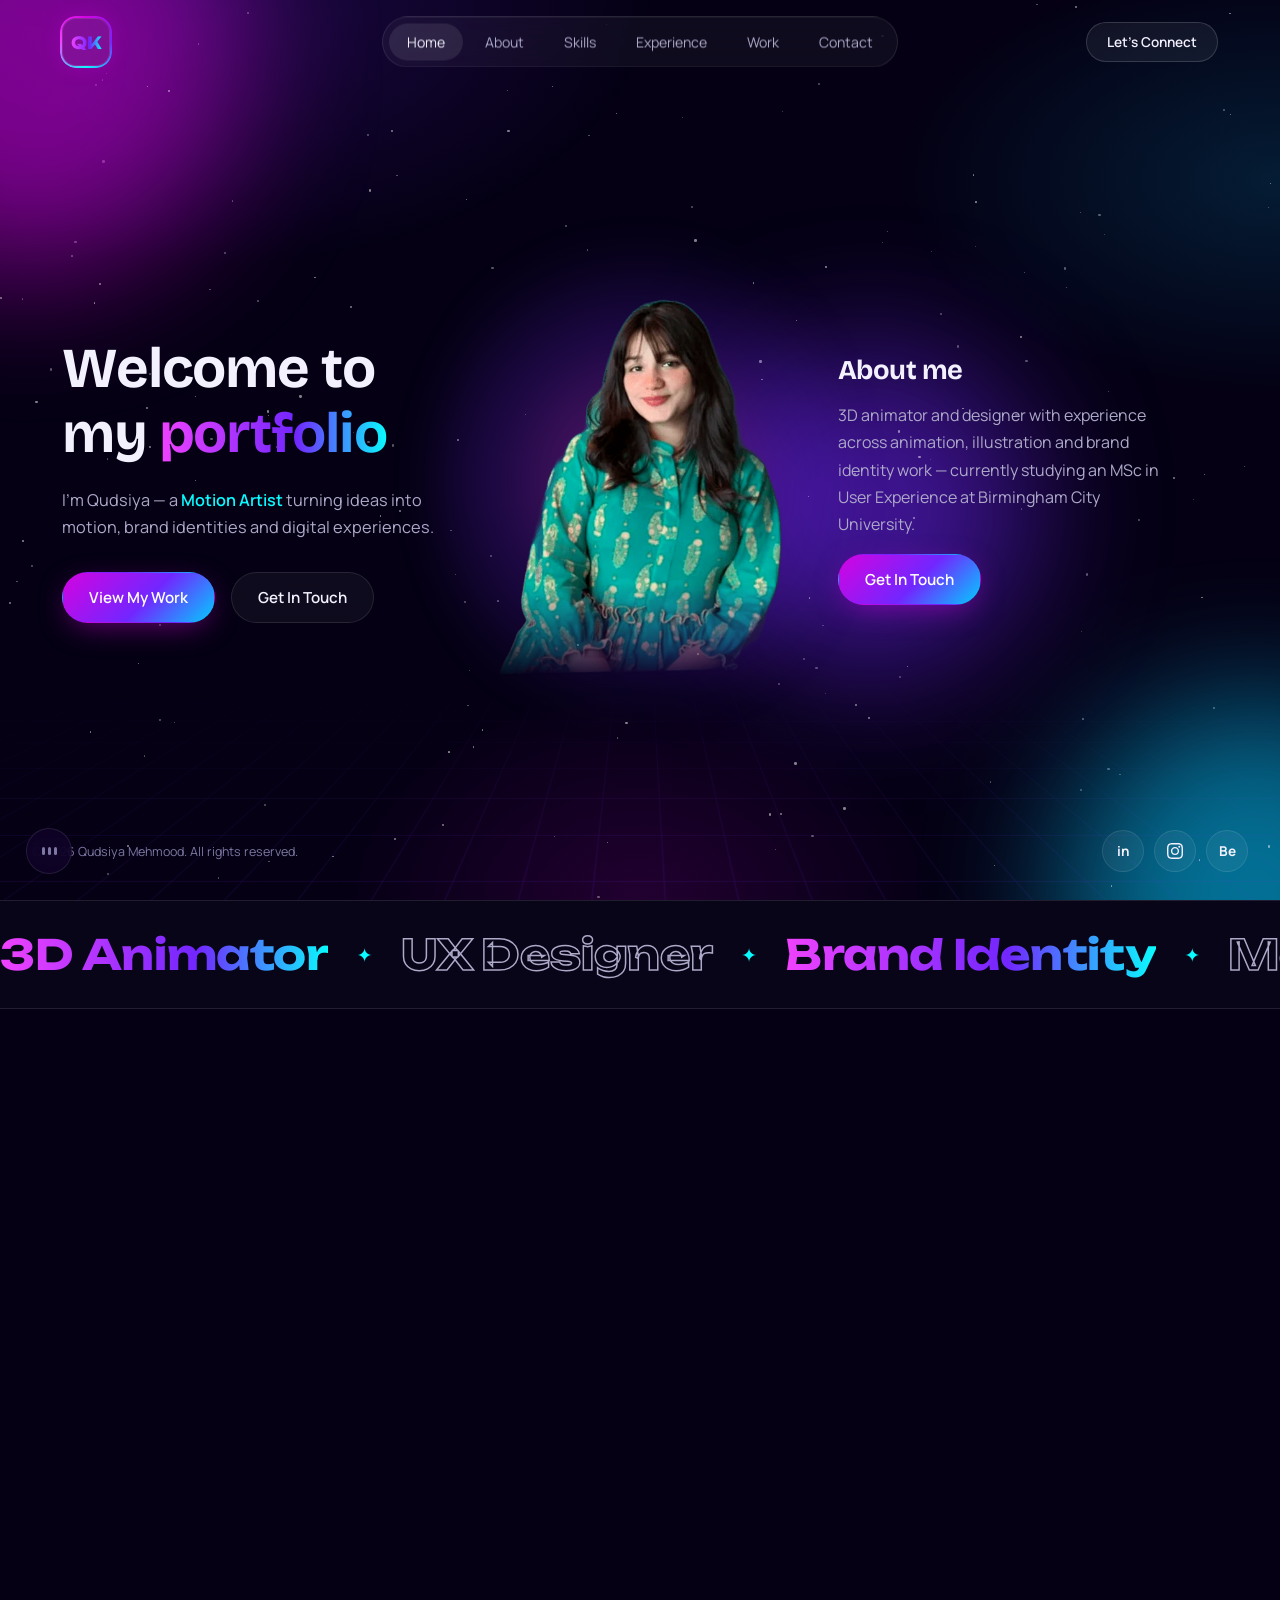
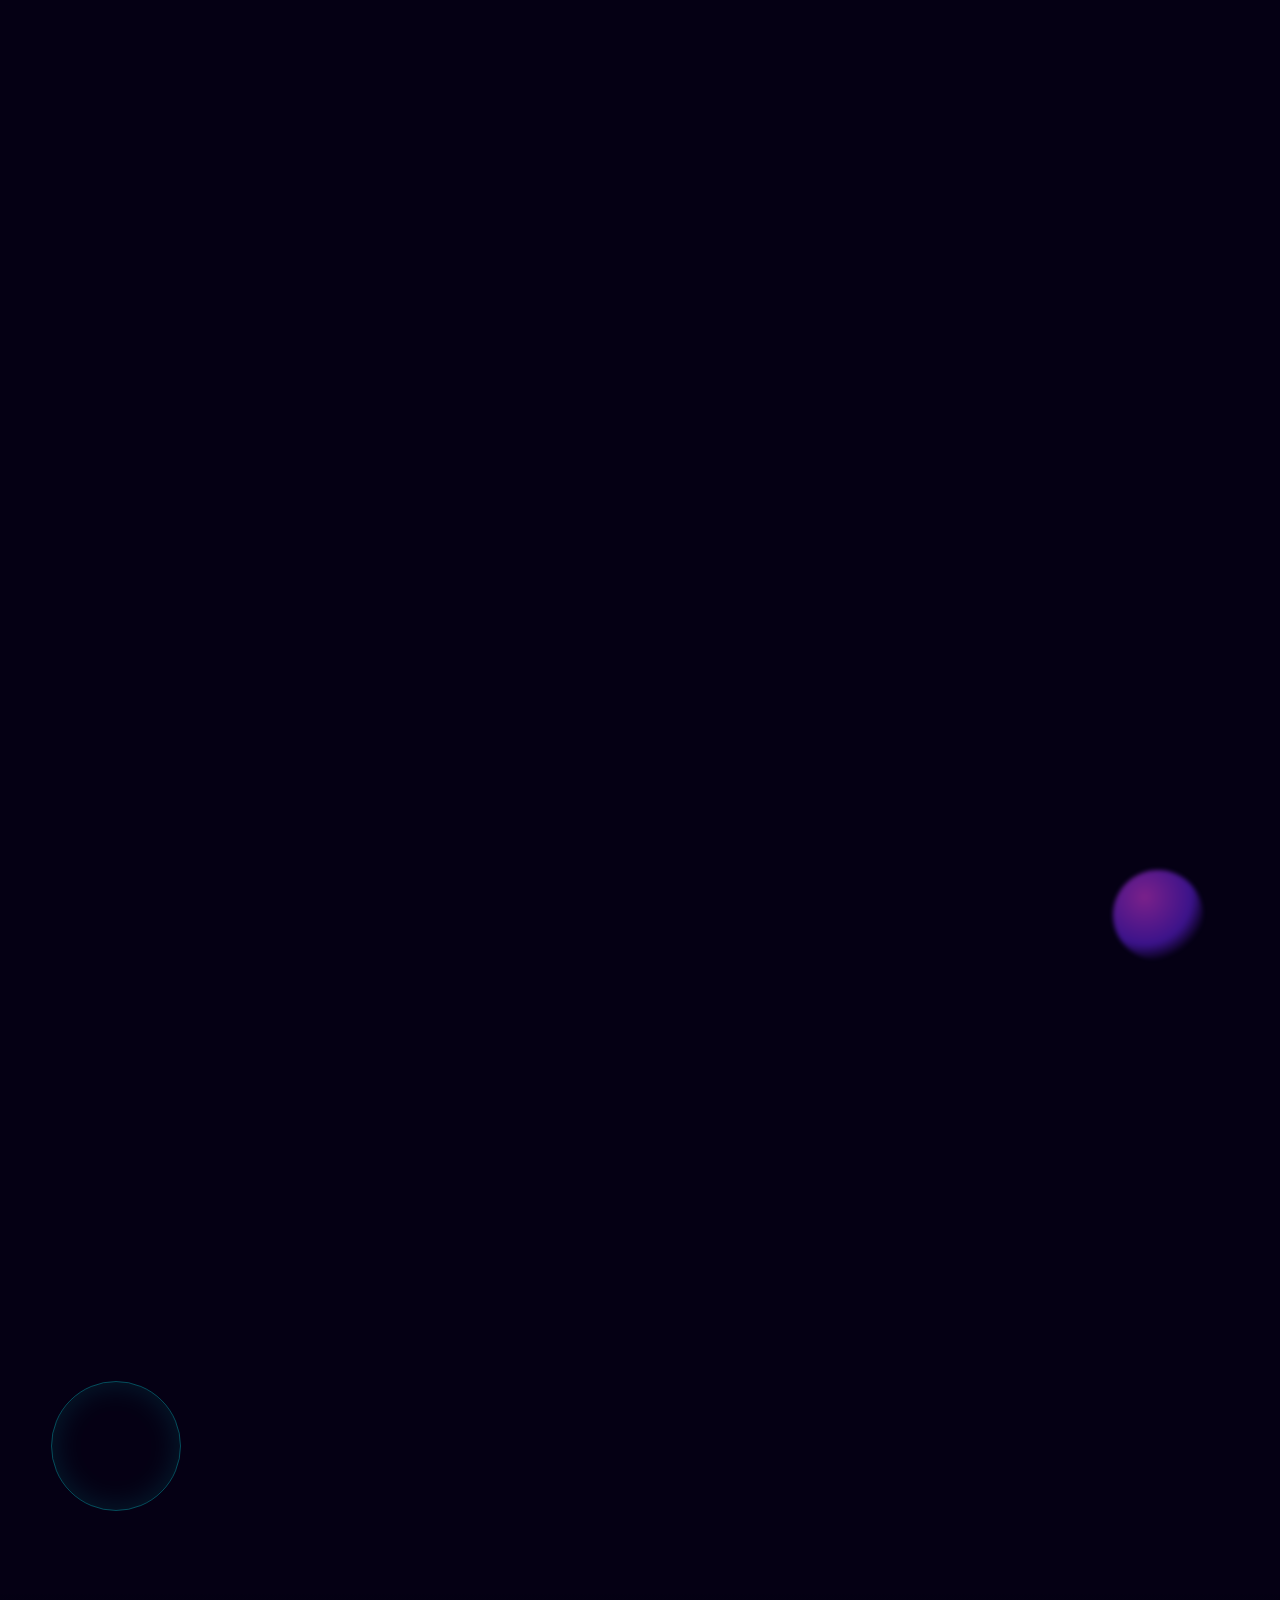
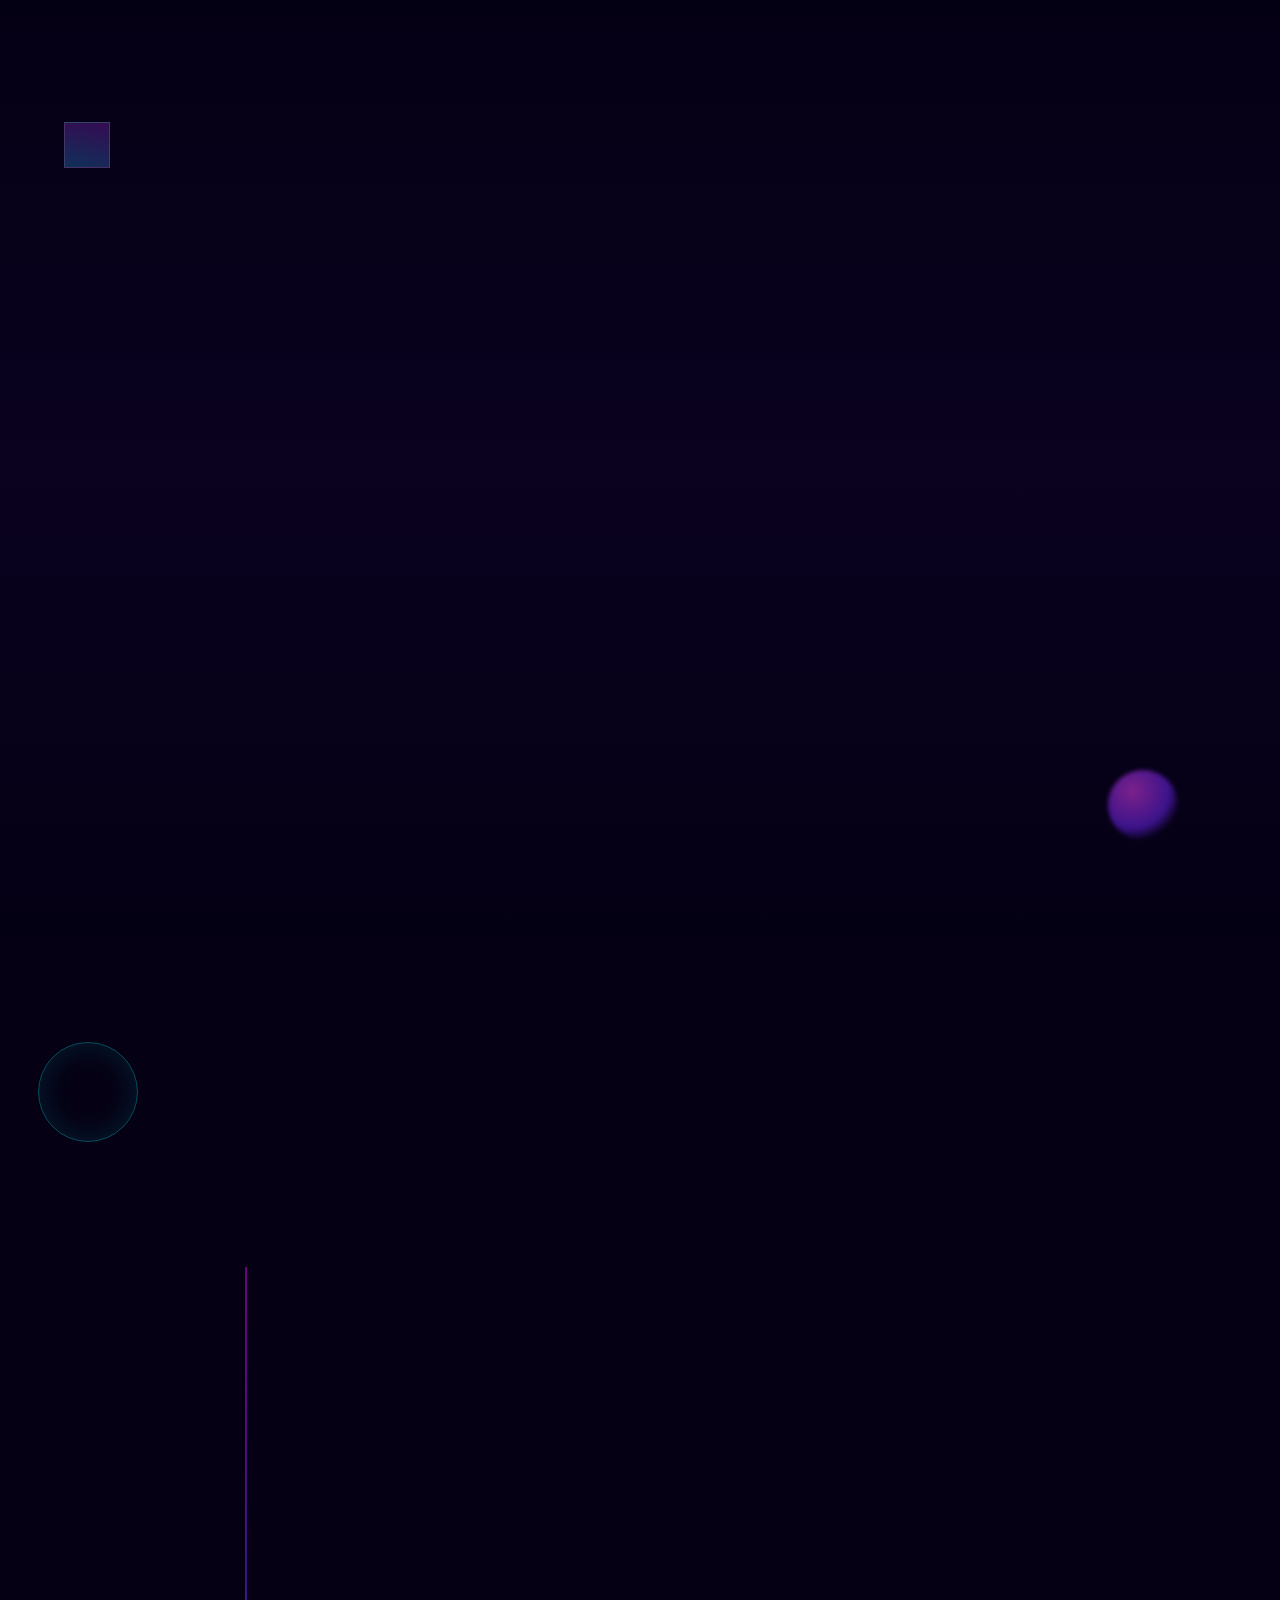
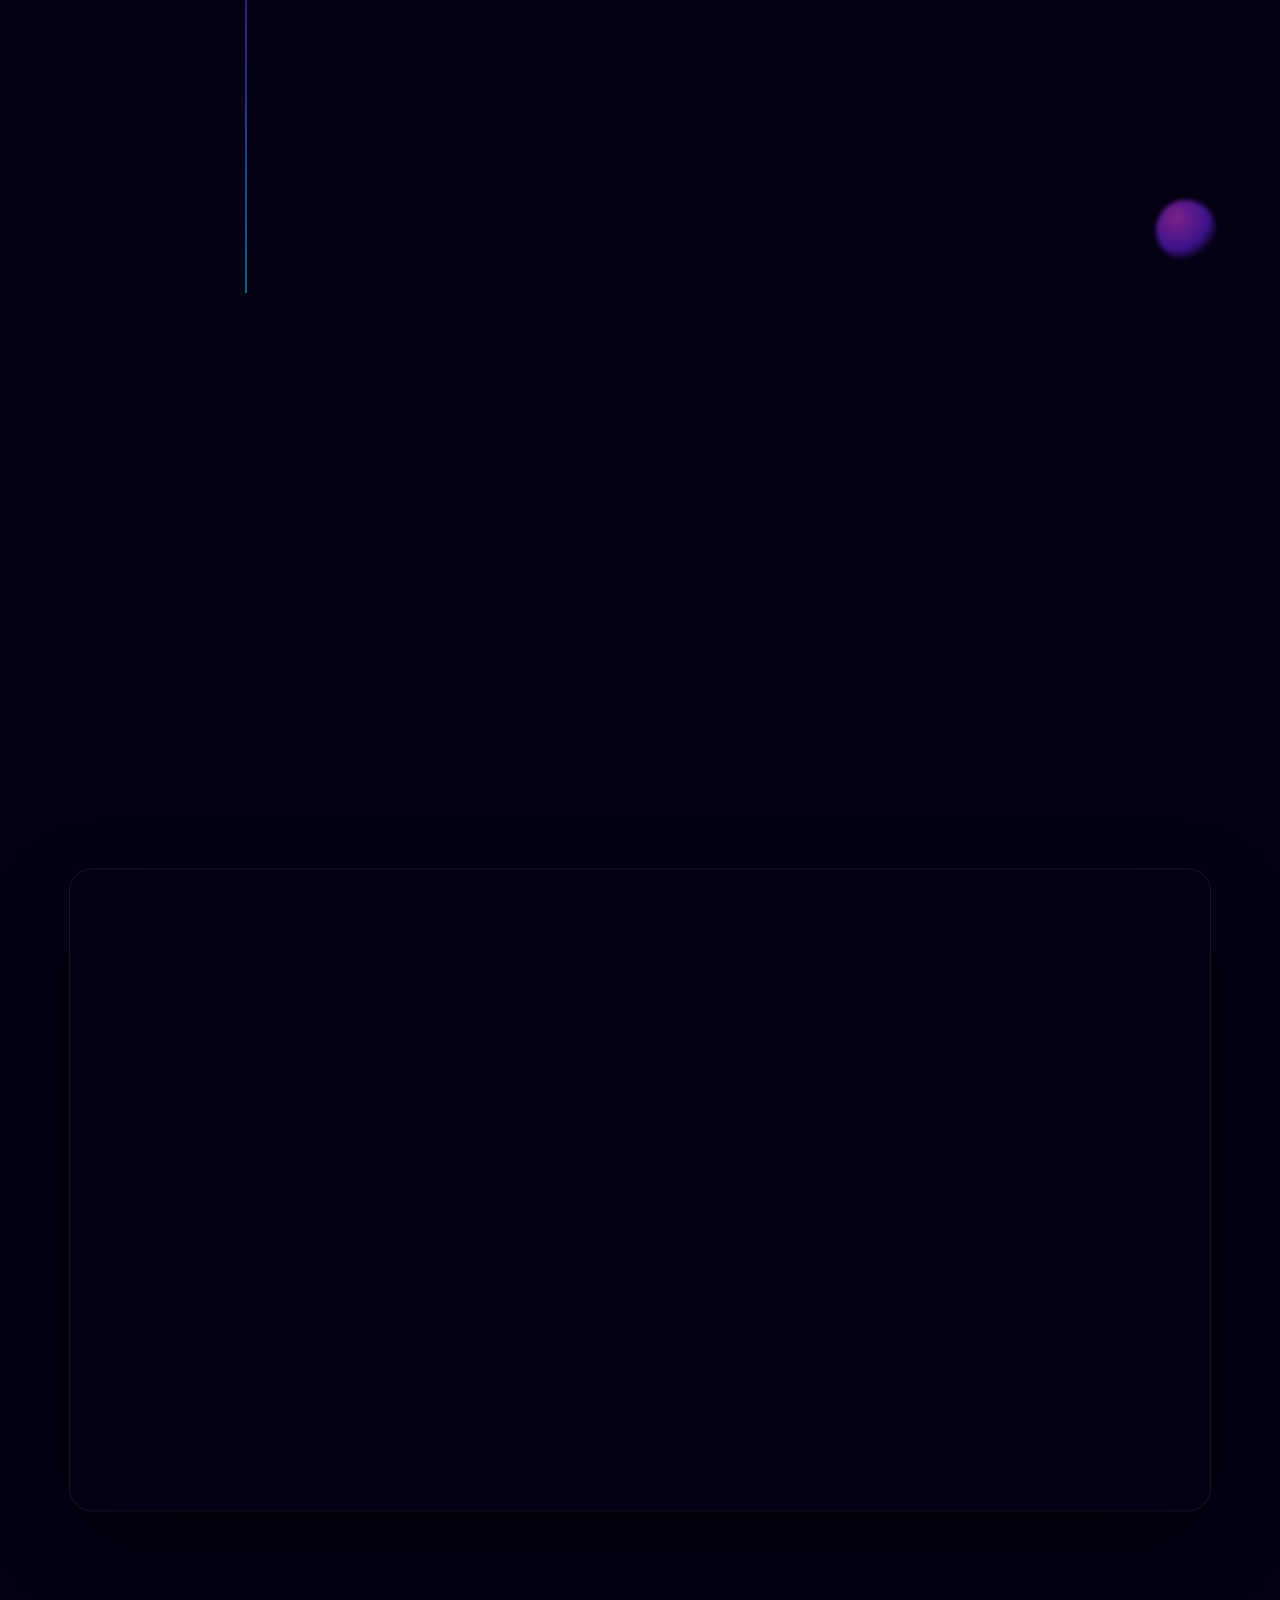
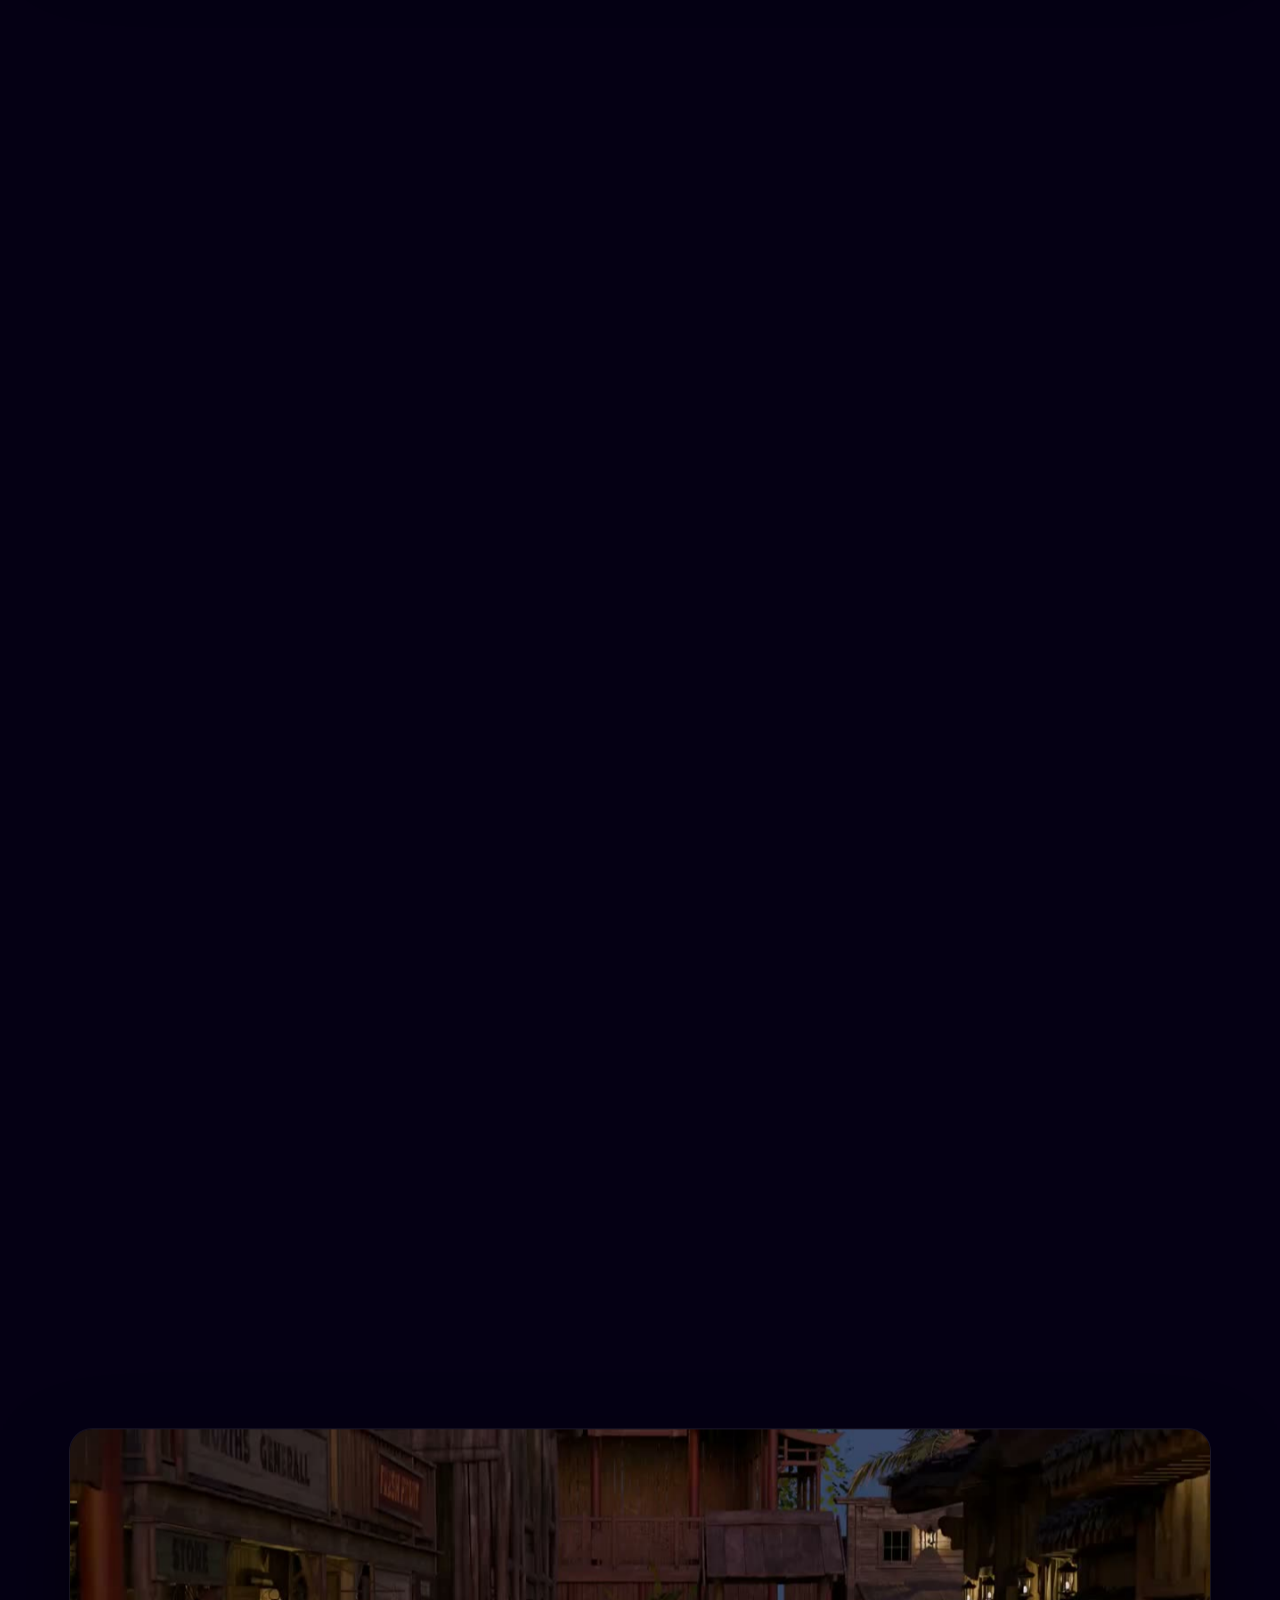
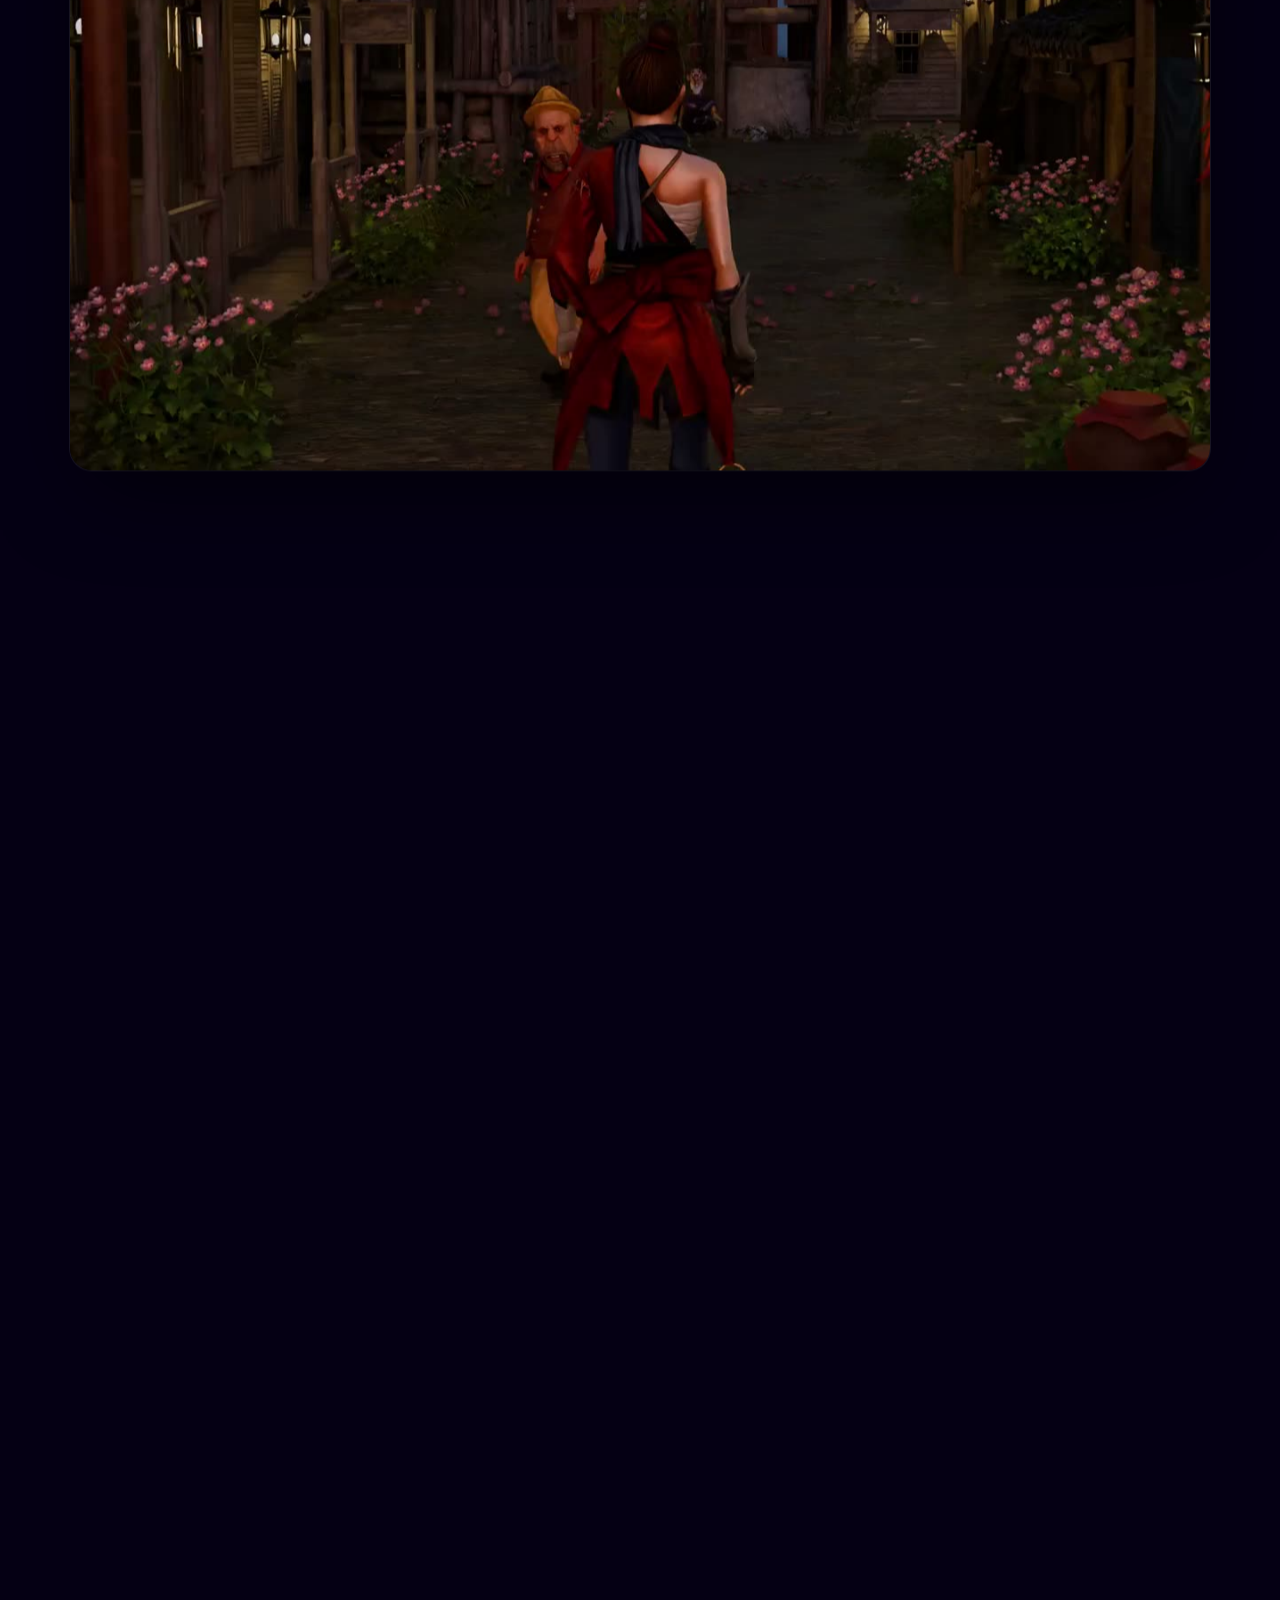
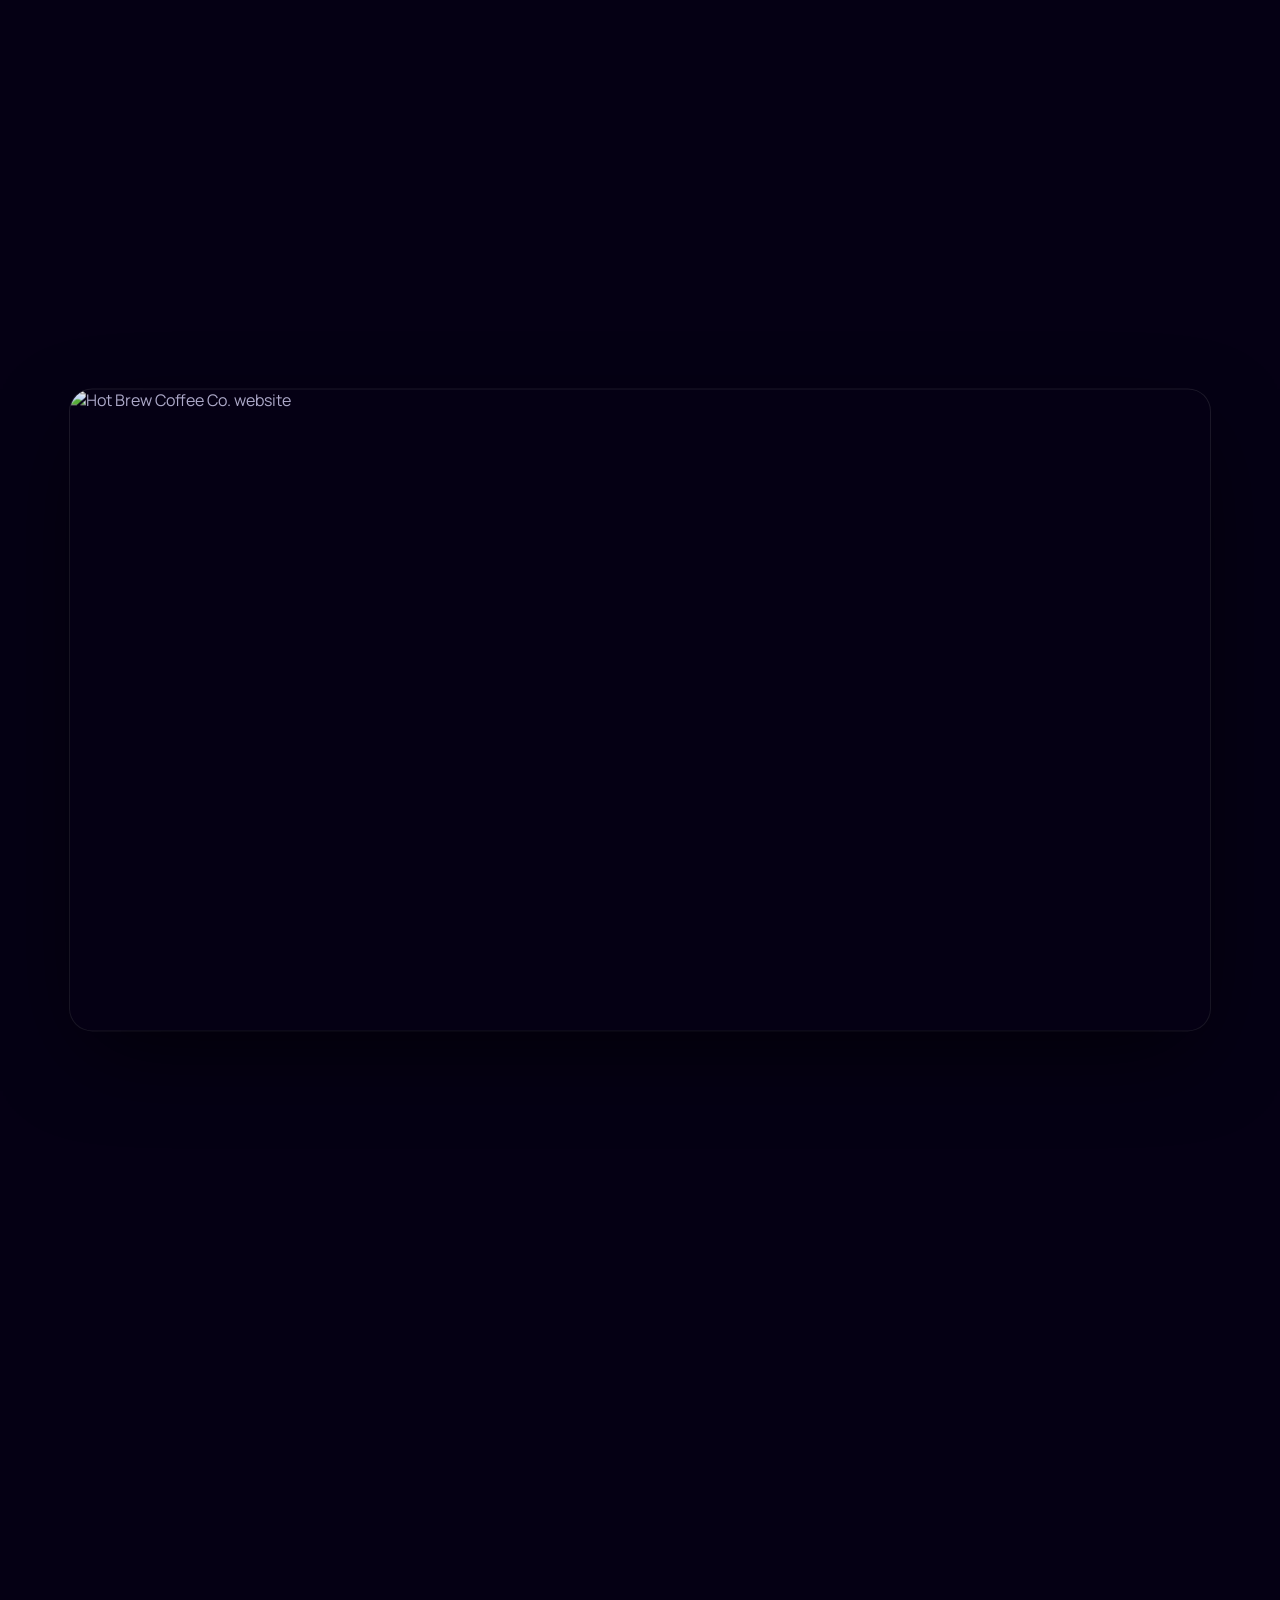
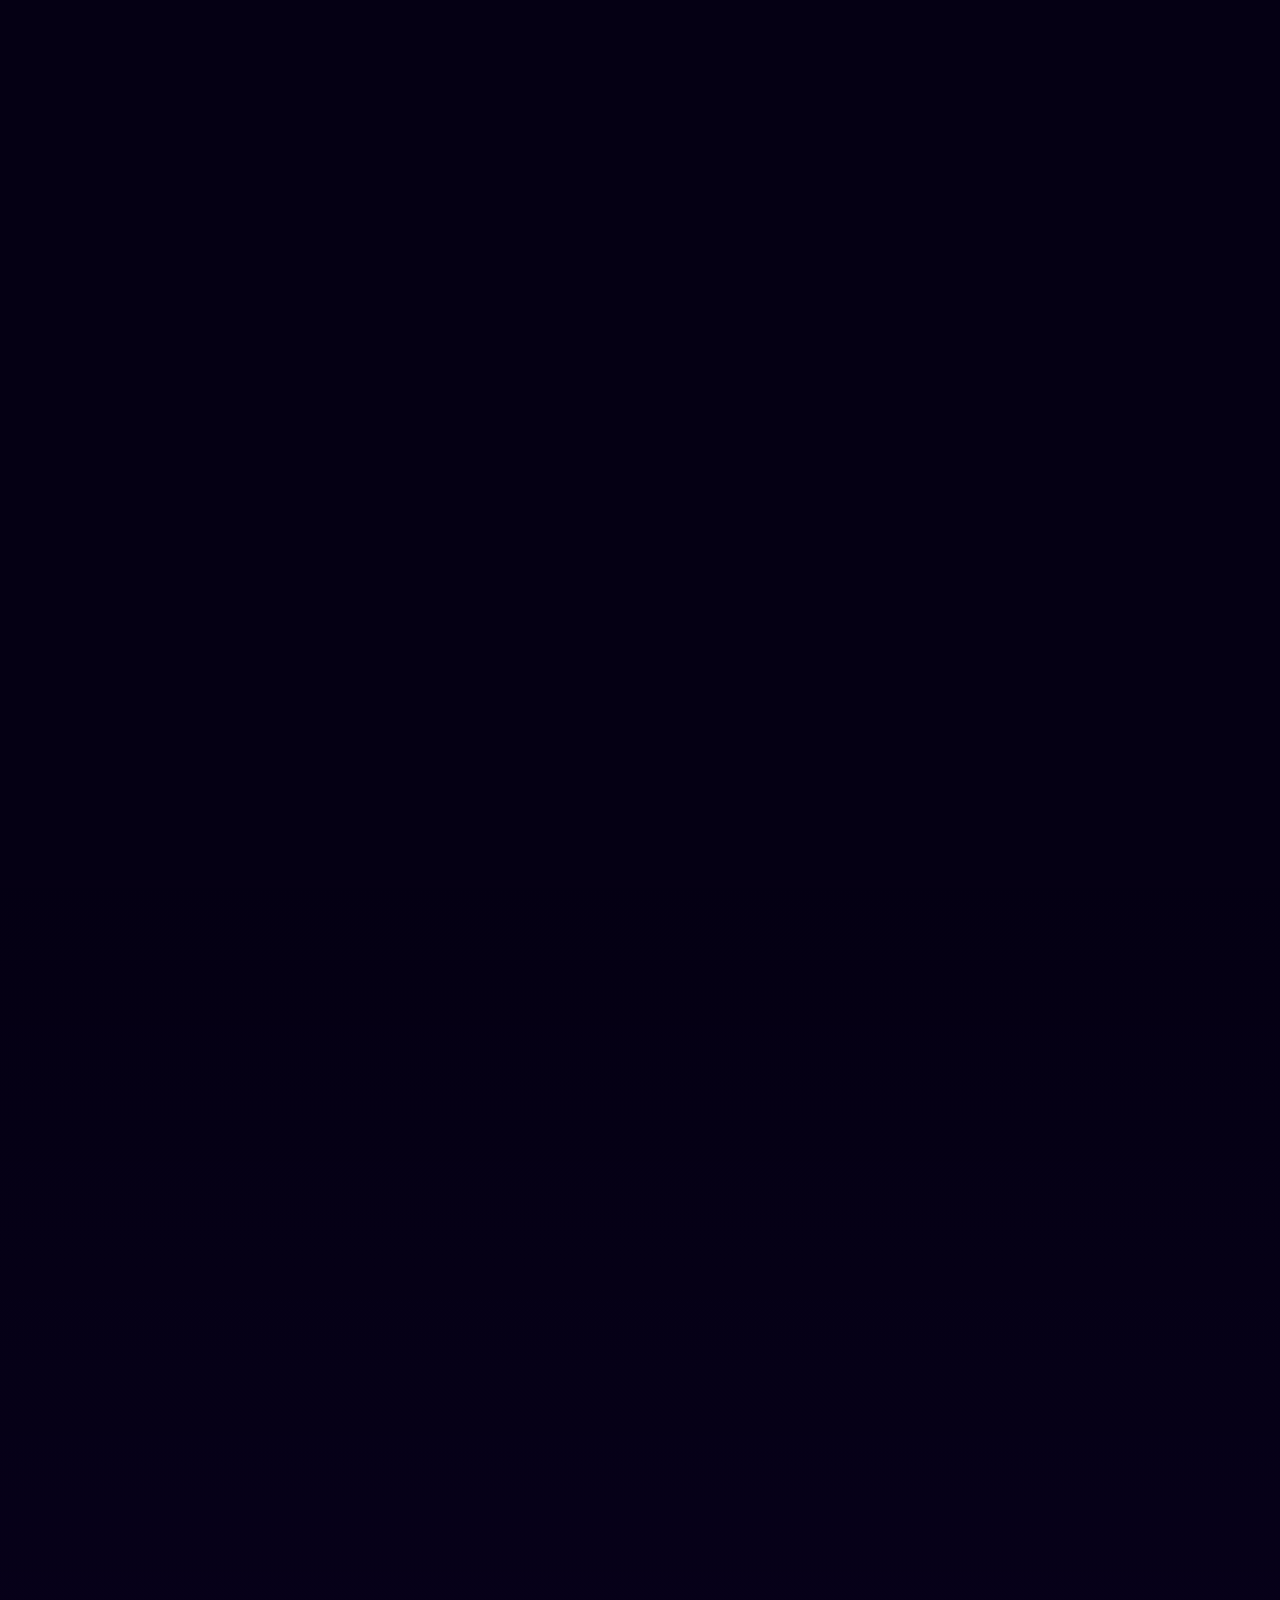
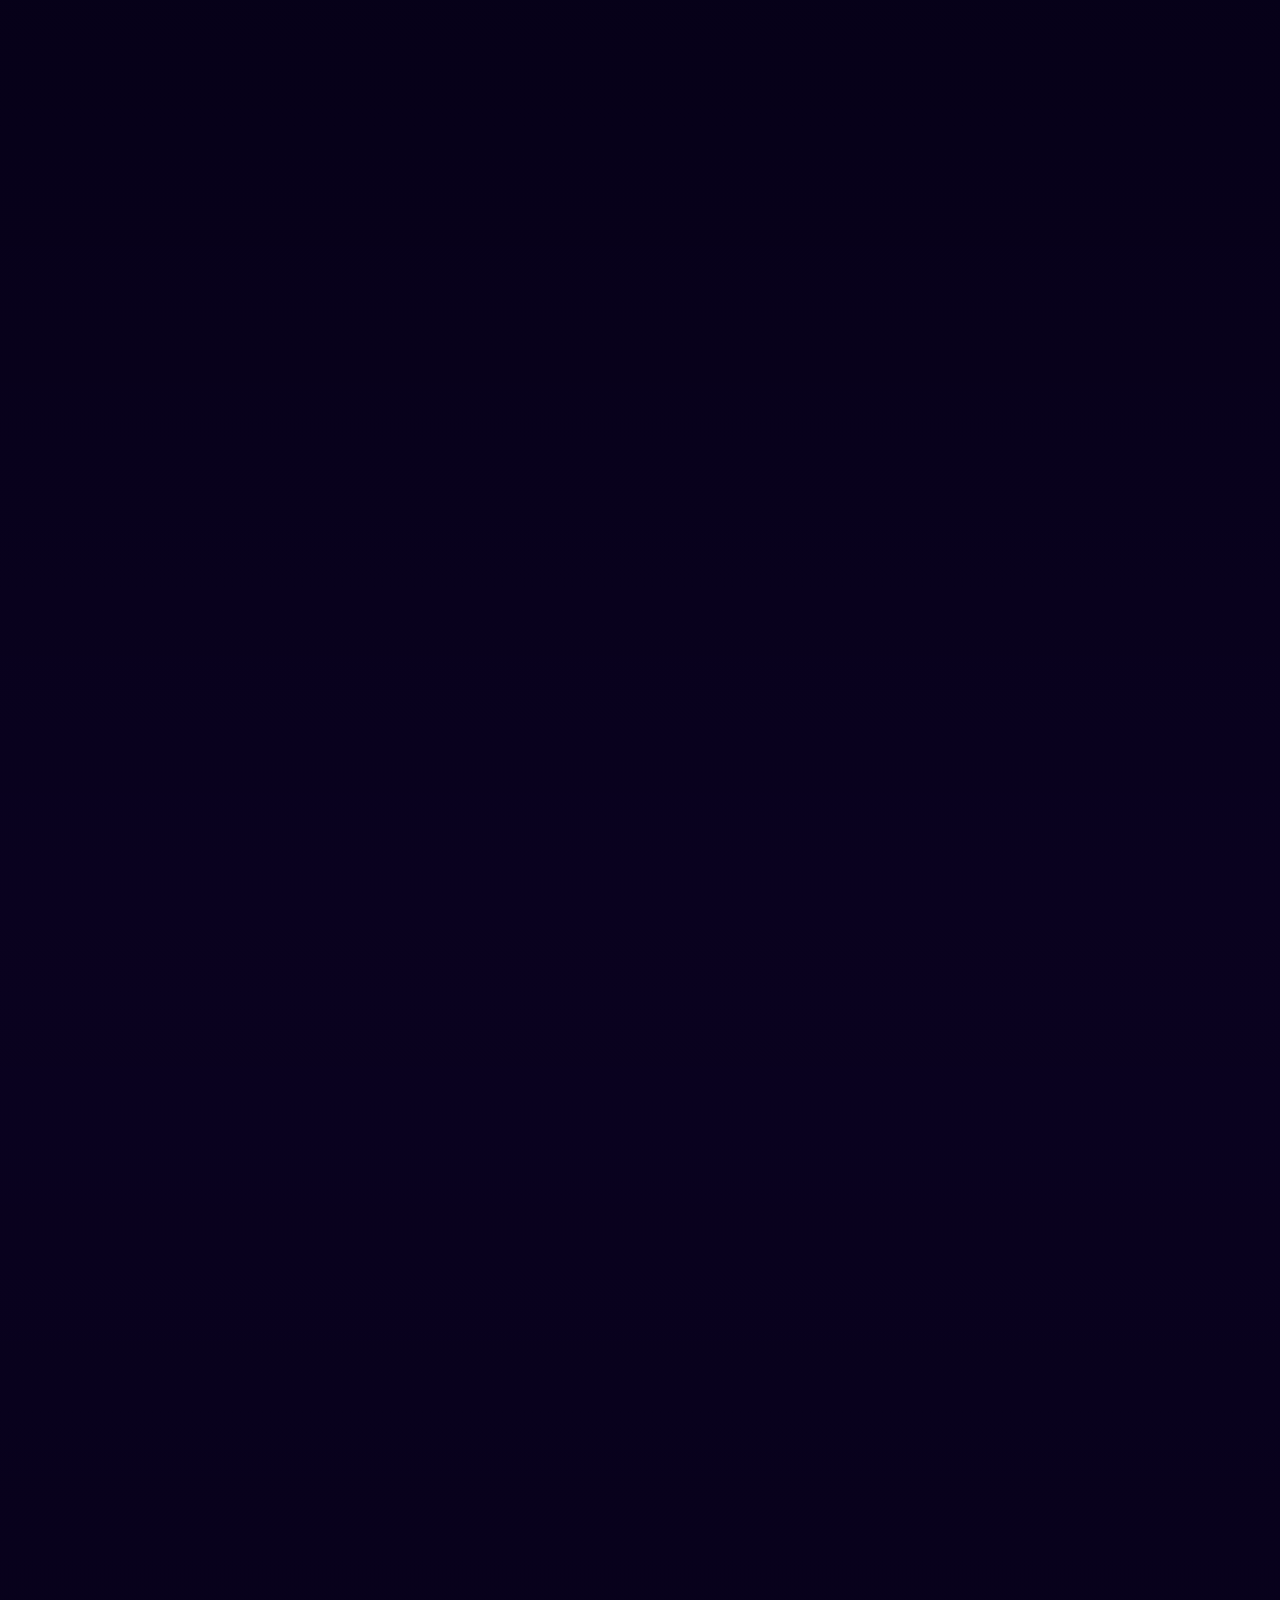
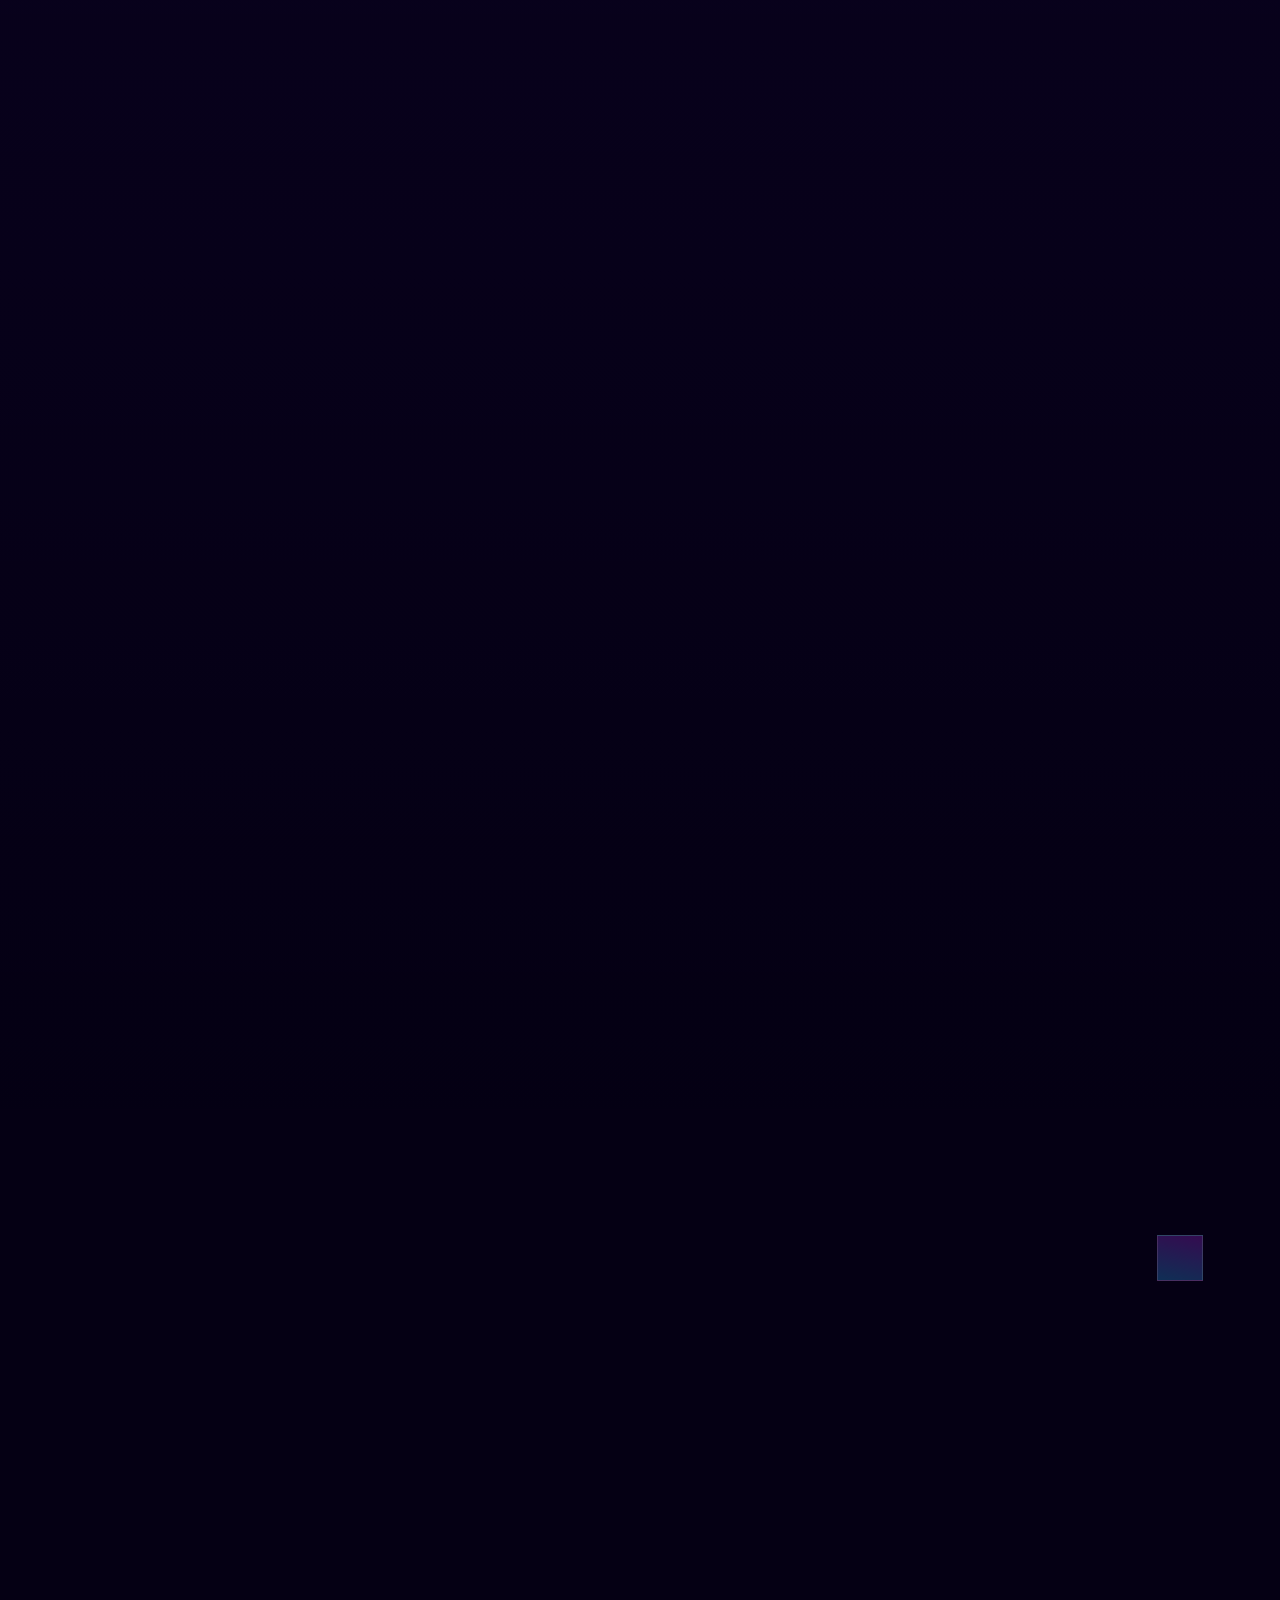
==== commit e490ef63: "Make the homepage load faster - VR Meeting Room video: lighter 960px preview for the homepage (2.5 M" ====
--- a/index.html
+++ b/index.html
@@ -5,20 +5,6 @@
 <meta name="viewport" content="width=device-width, initial-scale=1.0">
 <title>Qudsiya Mehmood — 3D Animator &amp; Designer</title>
 <meta name="description" content="Portfolio of Qudsiya Mehmood — 3D Animator &amp; Designer, MSc User Experience candidate at Birmingham City University.">
-<link rel="canonical" href="https://qudsiyakhan69-ux.github.io/Qudsiya-s-portfolio/">
-<meta property="og:type" content="website">
-<meta property="og:site_name" content="Qudsiya Mehmood">
-<meta property="og:title" content="Qudsiya Mehmood — 3D Animator &amp; Designer">
-<meta property="og:description" content="Portfolio of Qudsiya Mehmood — 3D Animator &amp; Designer, MSc User Experience candidate at Birmingham City University.">
-<meta property="og:url" content="https://qudsiyakhan69-ux.github.io/Qudsiya-s-portfolio/">
-<meta property="og:image" content="https://qudsiyakhan69-ux.github.io/Qudsiya-s-portfolio/assets/img/og-image.jpg">
-<meta property="og:image:width" content="1200">
-<meta property="og:image:height" content="630">
-<meta property="og:image:alt" content="A still from Unseen Realm, Qudsiya's 3D short film">
-<meta name="twitter:card" content="summary_large_image">
-<meta name="twitter:title" content="Qudsiya Mehmood — 3D Animator &amp; Designer">
-<meta name="twitter:description" content="Portfolio of Qudsiya Mehmood — 3D Animator &amp; Designer, MSc User Experience candidate at Birmingham City University.">
-<meta name="twitter:image" content="https://qudsiyakhan69-ux.github.io/Qudsiya-s-portfolio/assets/img/og-image.jpg">
 <link rel="icon" href="assets/img/favicon.svg" type="image/svg+xml">
 <link rel="stylesheet" href="assets/fonts/fonts.css">
 <link rel="stylesheet" href="assets/css/style.css">
@@ -105,7 +91,7 @@
 
       <div class="hero-col hero-col-center" data-reveal>
         <div class="portrait-frame" id="portraitFrame">
-          <img src="assets/img/qudsiya-portrait.png" alt="Qudsiya Mehmood" id="heroPortrait">
+          <picture><source srcset="assets/img/qudsiya-portrait.webp" type="image/webp"><img src="assets/img/qudsiya-portrait.png" alt="Qudsiya Mehmood" id="heroPortrait" width="486" height="629" fetchpriority="high"></picture>
           <div class="portrait-fallback" aria-hidden="true">
             <span class="portrait-fallback-letters">QK</span>
           </div>
@@ -154,7 +140,7 @@
       </div>
 
       <a class="spotlight-media" href="vr-meeting-room.html" aria-label="Open the Immersive VR Meeting Room case study" data-reveal>
-        <video id="spotlightVideo" src="assets/videos/vr-meeting-room.mp4" poster="assets/img/work/vr-meeting-room-poster.jpg" muted loop playsinline autoplay preload="metadata"></video>
+        <video id="spotlightVideo" src="assets/videos/vr-meeting-room-preview.mp4" poster="assets/img/work/vr-meeting-room-poster.jpg" muted loop playsinline preload="none"></video>
       </a>
 
       <div class="spotlight-info" data-reveal>
@@ -406,7 +392,7 @@
   <section class="project-feature" data-project-feature>
     <div class="project-feature-sticky">
       <div class="project-feature-media">
-        <img class="pf-media-el" src="assets/img/work/monster-app.jpg" alt="Three screens from the Monster Energy app concept">
+        <img class="pf-media-el" src="assets/img/work/monster-app.jpg" alt="Three screens from the Monster Energy app concept" width="1440" height="900" loading="lazy" decoding="async">
       </div>
       <div class="project-feature-text">
         <span class="pf-tag">UI/UX · Mobile App Concept</span>
@@ -435,7 +421,7 @@
   <section class="project-feature" data-project-feature>
     <div class="project-feature-sticky">
       <div class="project-feature-media">
-        <img class="pf-media-el" src="assets/img/work/hot-brew-coffee.jpg" alt="Hot Brew Coffee Co. website" width="1440" height="900" loading="lazy" decoding="async">
+        <img class="pf-media-el" src="assets/img/work/hot-brew-coffee.png" alt="Hot Brew Coffee Co. website">
       </div>
       <div class="project-feature-text">
         <span class="pf-tag">UI/UX · Brand Website</span>
@@ -461,7 +447,7 @@
           <article class="work-card tilt-card">
             <a class="work-card-link work-video-card" href="vr-meeting-room.html" aria-label="Immersive VR Meeting Room case study">
               <div class="work-visual is-video">
-                <video src="assets/videos/vr-meeting-room.mp4" poster="assets/img/work/vr-meeting-room-poster.jpg" muted loop playsinline preload="none"></video>
+                <video src="assets/videos/vr-meeting-room-preview.mp4" poster="assets/img/work/vr-meeting-room-poster.jpg" muted loop playsinline preload="none"></video>
                 <span class="work-play-icon" aria-hidden="true">▶</span>
               </div>
               <div class="work-info">
@@ -490,7 +476,7 @@
           </article>
           <article class="work-card tilt-card">
             <a class="work-card-link" href="https://www.behance.net/gallery/245855931/Pet-Health-Management-Mobile-App-UIUX" target="_blank" rel="noopener">
-              <div class="work-visual"><img src="assets/img/work/pet-health-app.png" alt="Pet Health Management Mobile App UI/UX" loading="lazy"></div>
+              <div class="work-visual"><img src="assets/img/work/pet-health-app.webp" alt="Pet Health Management Mobile App UI/UX" loading="lazy"></div>
               <div class="work-info">
                 <span class="work-tag">UI/UX</span>
                 <h4>Pet Health Management App</h4>
@@ -499,7 +485,7 @@
           </article>
           <article class="work-card tilt-card">
             <a class="work-card-link" href="https://qudsiyakhan69-ux.github.io/hot-brew-coffee/" target="_blank" rel="noopener">
-              <div class="work-visual"><img src="assets/img/work/hot-brew-coffee.jpg" alt="Hot Brew Coffee Co. website design" loading="lazy"></div>
+              <div class="work-visual"><img src="assets/img/work/hot-brew-coffee.png" alt="Hot Brew Coffee Co. website design" loading="lazy"></div>
               <div class="work-info">
                 <span class="work-tag">UI/UX · Live Site</span>
                 <h4>Hot Brew Coffee Co.</h4>
@@ -546,7 +532,7 @@
           </article>
           <article class="work-card tilt-card">
             <a class="work-card-link" href="https://www.behance.net/gallery/175980903/3D-ANIMATION" target="_blank" rel="noopener">
-              <div class="work-visual"><img src="assets/img/work/3d-animation.png" alt="3D Animation" loading="lazy"></div>
+              <div class="work-visual"><img src="assets/img/work/3d-animation.webp" alt="3D Animation" loading="lazy"></div>
               <div class="work-info">
                 <span class="work-tag">3D</span>
                 <h4>3D Animation</h4>
@@ -555,7 +541,7 @@
           </article>
           <article class="work-card tilt-card">
             <a class="work-card-link" href="https://www.behance.net/gallery/203773595/3D-Old-Architecture" target="_blank" rel="noopener">
-              <div class="work-visual"><img src="assets/img/work/3d-old-architecture.png" alt="3D Old Architecture" loading="lazy"></div>
+              <div class="work-visual"><img src="assets/img/work/3d-old-architecture.webp" alt="3D Old Architecture" loading="lazy"></div>
               <div class="work-info">
                 <span class="work-tag">3D</span>
                 <h4>3D Old Architecture</h4>
@@ -570,7 +556,7 @@
         <div class="work-grid">
           <article class="work-card tilt-card">
             <a class="work-card-link" href="https://www.behance.net/gallery/203778187/Thumbnails" target="_blank" rel="noopener">
-              <div class="work-visual"><img src="assets/img/work/thumbnails.png" alt="Thumbnails" loading="lazy"></div>
+              <div class="work-visual"><img src="assets/img/work/thumbnails.webp" alt="Thumbnails" loading="lazy"></div>
               <div class="work-info">
                 <span class="work-tag">Thumbnail</span>
                 <h4>YouTube Thumbnails</h4>
@@ -609,7 +595,7 @@
           </article>
           <article class="work-card tilt-card">
             <a class="work-card-link" href="https://www.behance.net/gallery/203778267/CIIOHoney" target="_blank" rel="noopener">
-              <div class="work-visual"><img src="assets/img/work/ciio-honey.png" alt="CIIO Honey branding" loading="lazy"></div>
+              <div class="work-visual"><img src="assets/img/work/ciio-honey.webp" alt="CIIO Honey branding" loading="lazy"></div>
               <div class="work-info">
                 <span class="work-tag">Branding</span>
                 <h4>CIIO Honey</h4>
@@ -618,7 +604,7 @@
           </article>
           <article class="work-card tilt-card">
             <a class="work-card-link" href="https://www.behance.net/gallery/203774799/Reflexology-Revive-logo" target="_blank" rel="noopener">
-              <div class="work-visual"><img src="assets/img/work/reflexology-revive-logo.png" alt="Reflexology Revive logo" loading="lazy"></div>
+              <div class="work-visual"><img src="assets/img/work/reflexology-revive-logo.webp" alt="Reflexology Revive logo" loading="lazy"></div>
               <div class="work-info">
                 <span class="work-tag">Logo</span>
                 <h4>Reflexology Revive Logo</h4>
@@ -627,7 +613,7 @@
           </article>
           <article class="work-card tilt-card">
             <a class="work-card-link" href="https://www.behance.net/gallery/203774671/Organic-Veggies" target="_blank" rel="noopener">
-              <div class="work-visual"><img src="assets/img/work/organic-veggies.png" alt="Organic Veggies illustration" loading="lazy"></div>
+              <div class="work-visual"><img src="assets/img/work/organic-veggies.webp" alt="Organic Veggies illustration" loading="lazy"></div>
               <div class="work-info">
                 <span class="work-tag">Illustration</span>
                 <h4>Organic Veggies</h4>
@@ -771,10 +757,7 @@
 <button class="music-toggle" id="musicToggle" aria-label="Toggle background music" aria-pressed="false">
   <span class="music-bar"></span><span class="music-bar"></span><span class="music-bar"></span>
 </button>
-<audio id="bgMusic" loop preload="none">
-  <source src="assets/audio/bg-music.webm" type="audio/webm">
-  <source src="assets/audio/bg-music.mp3" type="audio/mpeg">
-</audio>
+<audio id="bgMusic" src="assets/audio/bg-music.mp3" loop preload="none"></audio>
 
 <script src="assets/js/script.js"></script>
 </body>
--- a/assets/css/style.css
+++ b/assets/css/style.css
@@ -659,6 +659,7 @@
 }
 @keyframes portrait-bob { 0%,100% { transform: translateY(0); } 50% { transform: translateY(-12px); } }
 
+.portrait-frame picture { display: contents; }
 .portrait-frame img {
   width: 100%;
   height: 100%;
@@ -1621,3 +1622,13 @@
   .about-stat-row { gap: 20px; }
   .process-row { grid-template-columns: 1fr; }
 }
+
+/* phones: lighter blur so scrolling stays smooth; desktop is unchanged */
+@media (max-width: 720px) {
+  *, *::before, *::after {
+    -webkit-backdrop-filter: none !important;
+    backdrop-filter: none !important;
+  }
+  .site-header.scrolled { background: rgba(5, 0, 20, 0.94); }
+  .splash-blob { filter: blur(50px); }
+}
